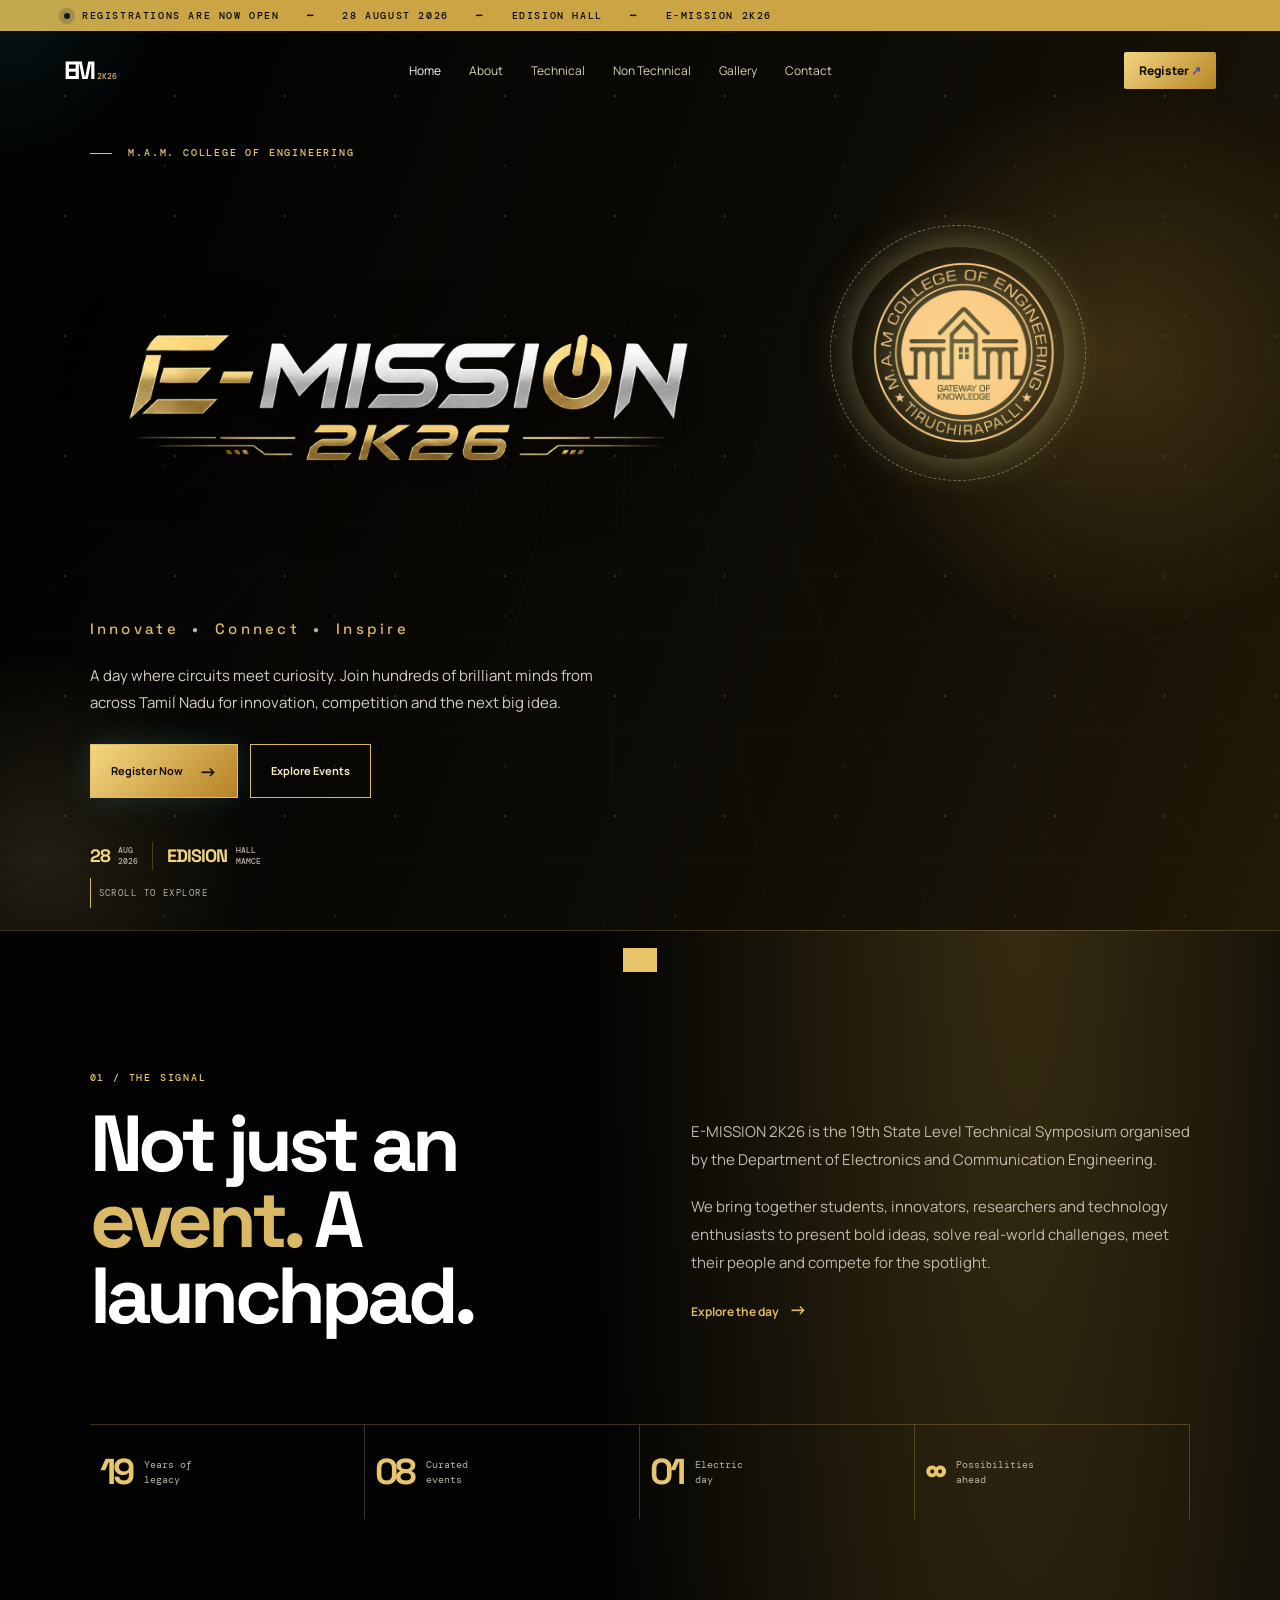
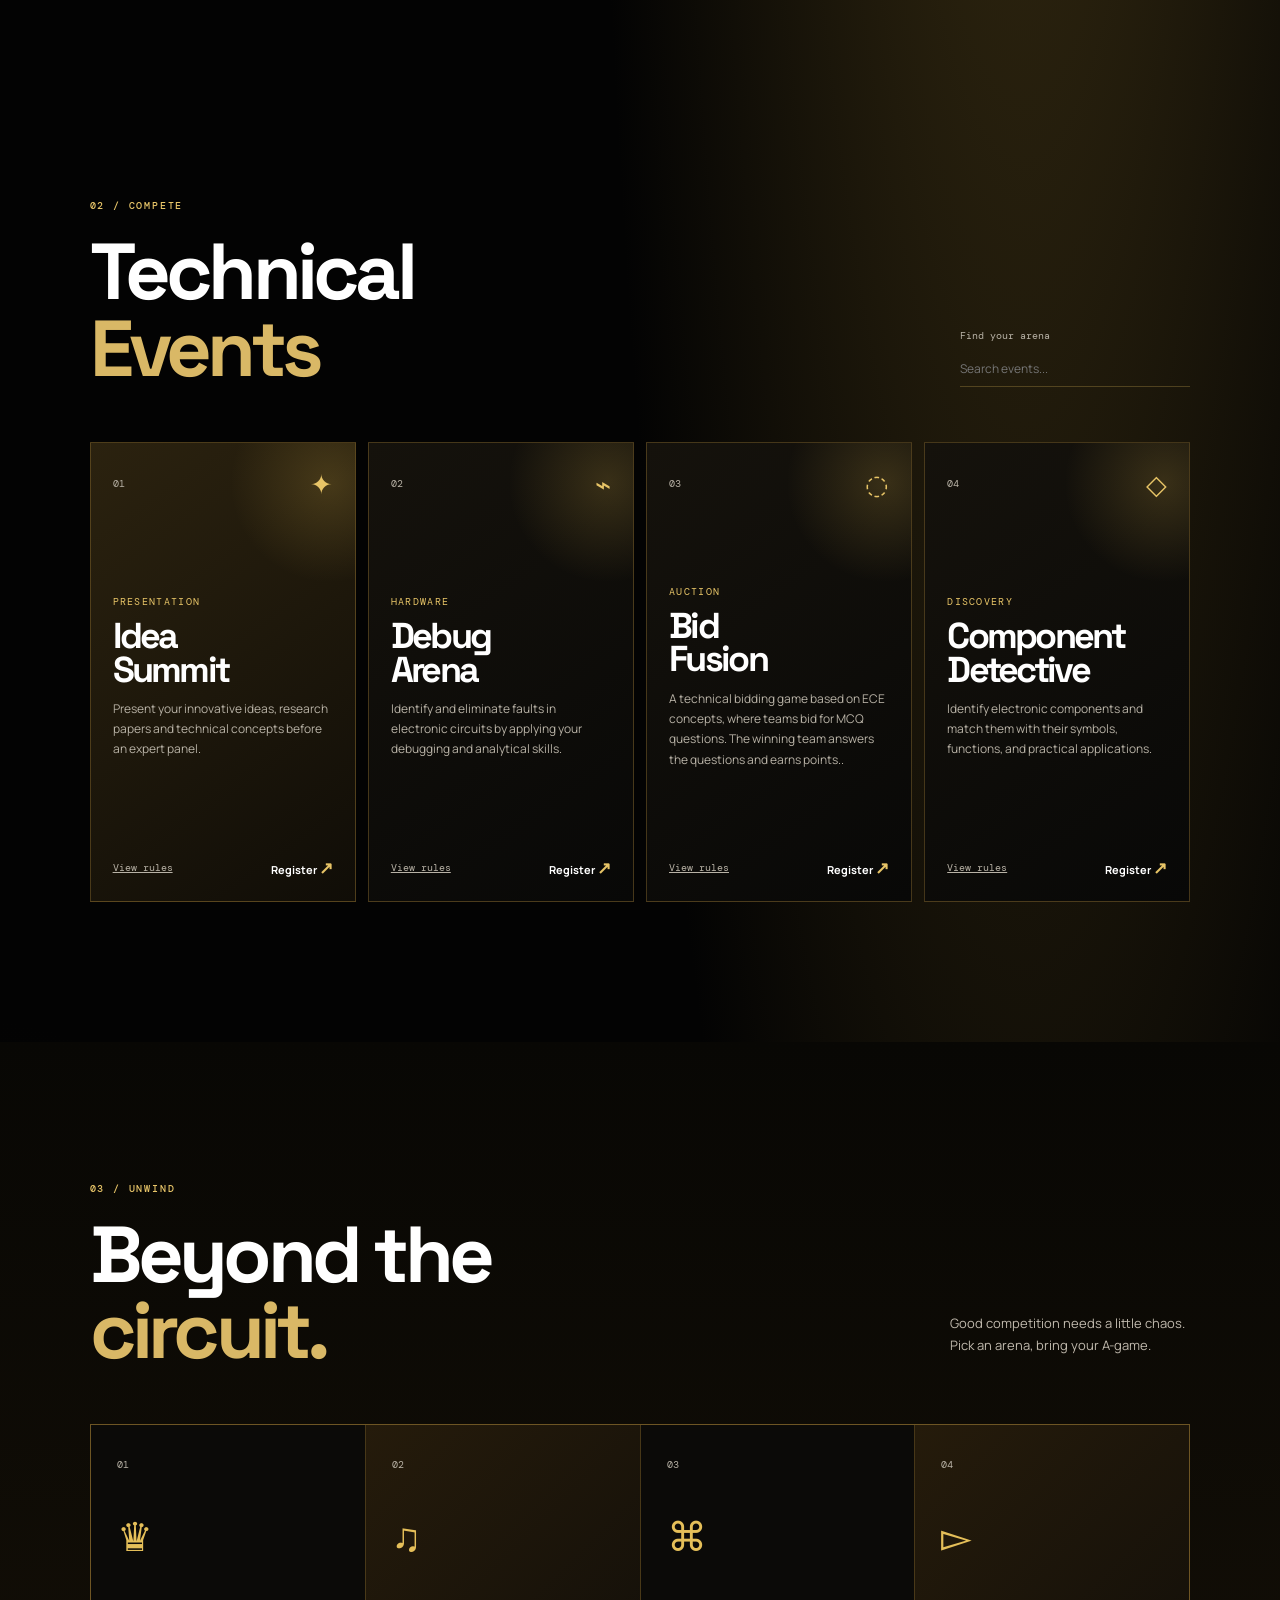
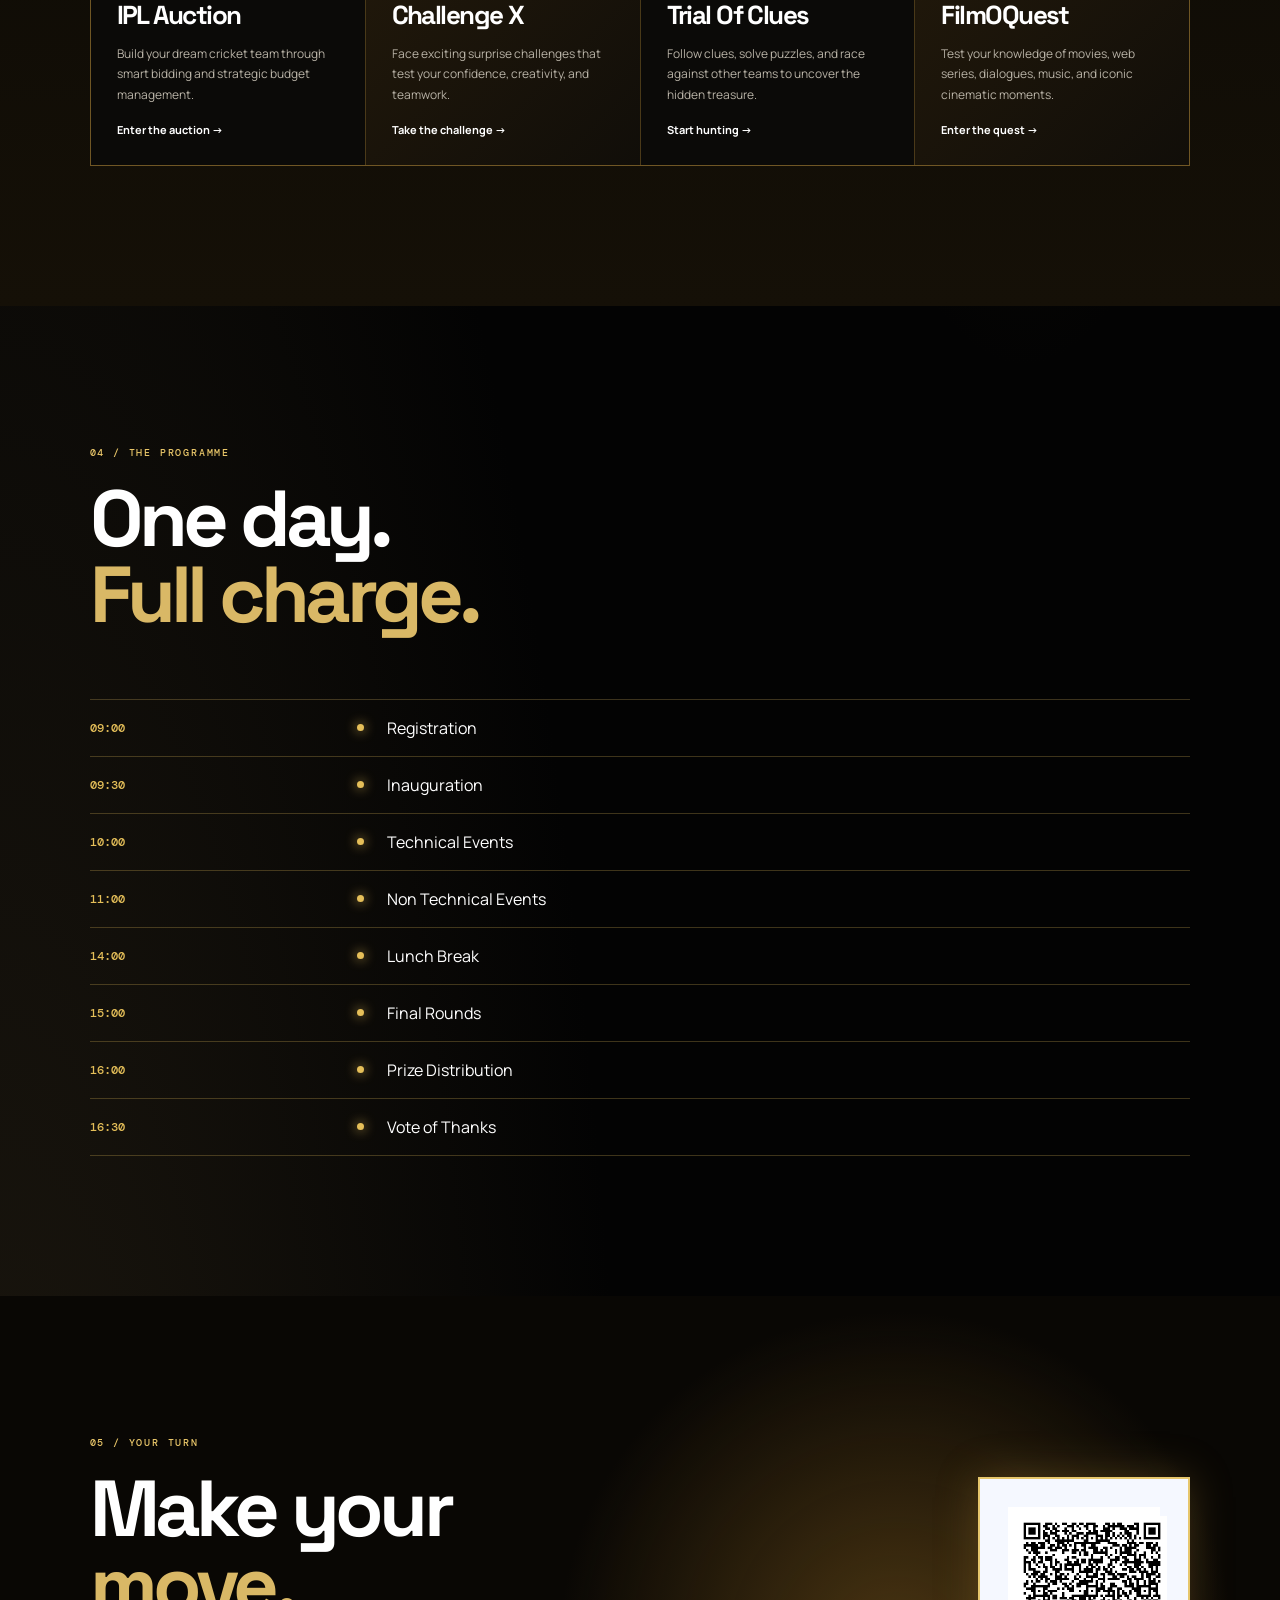
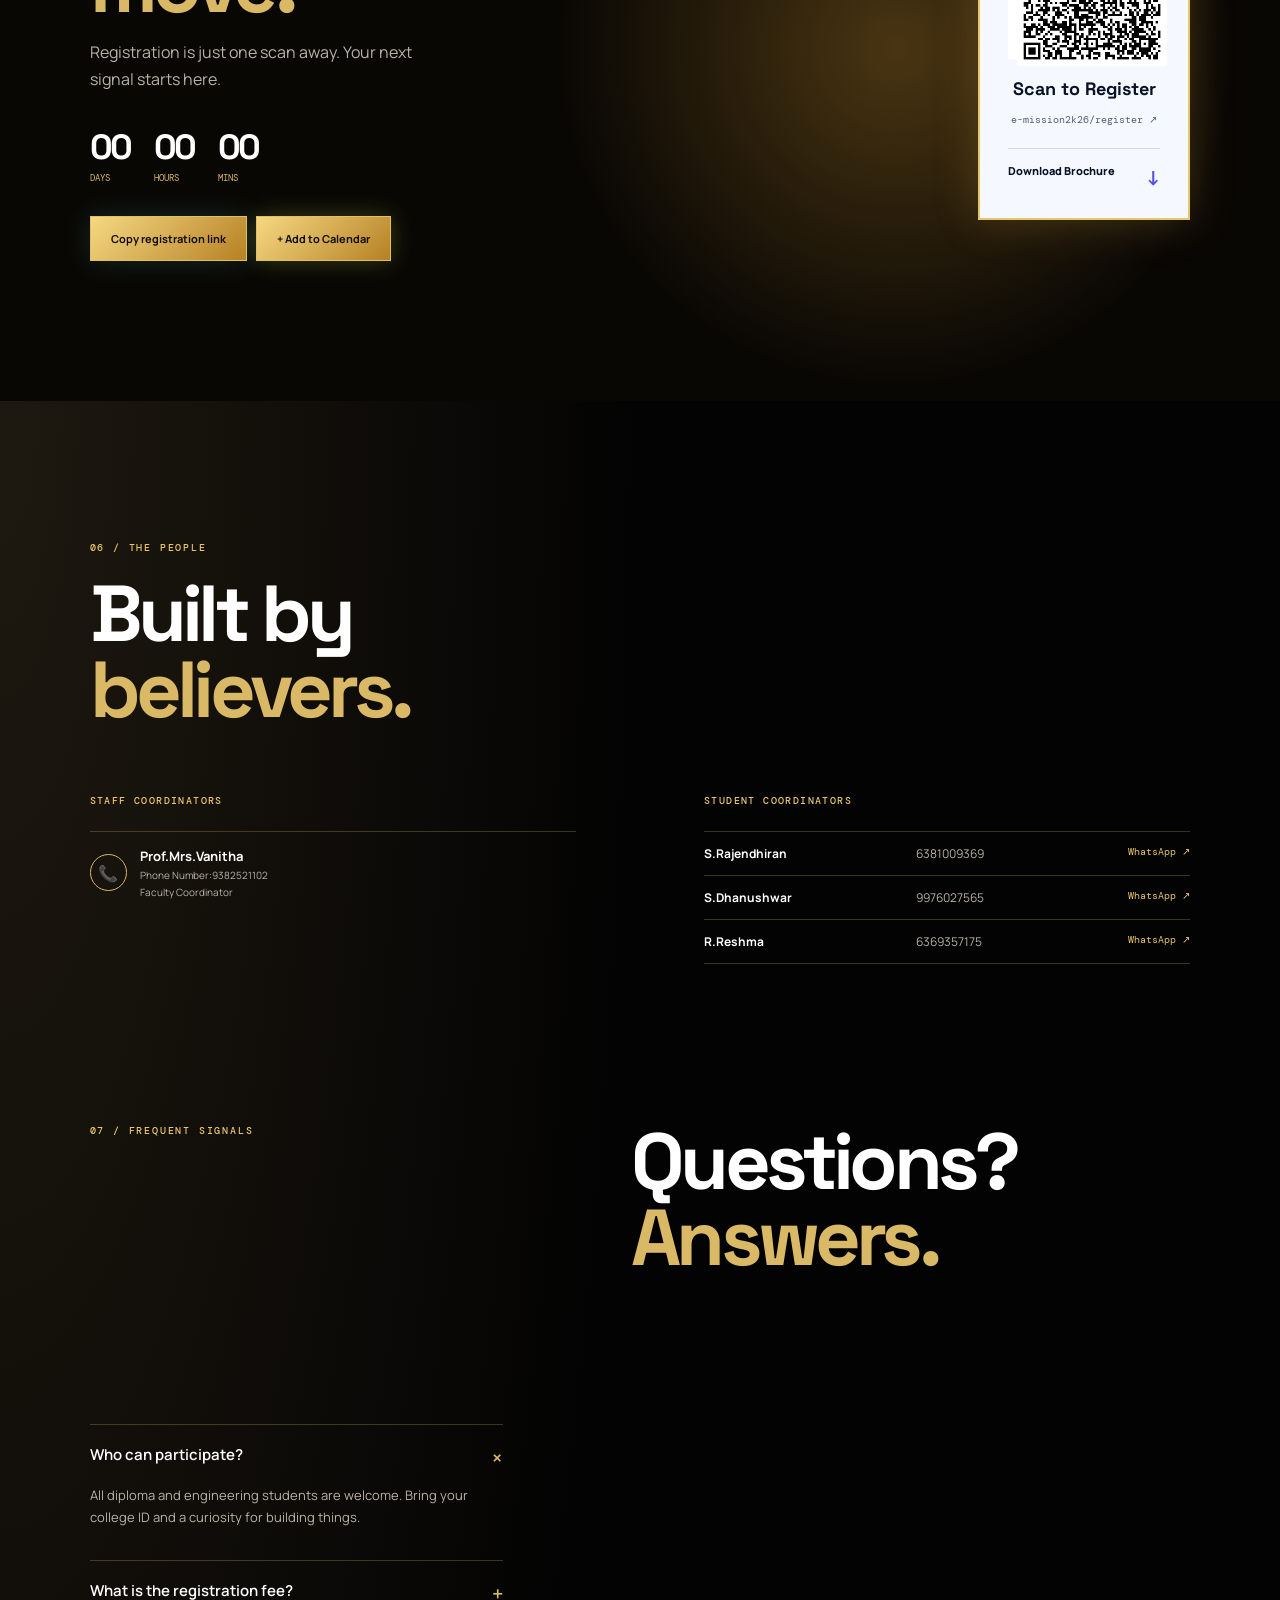
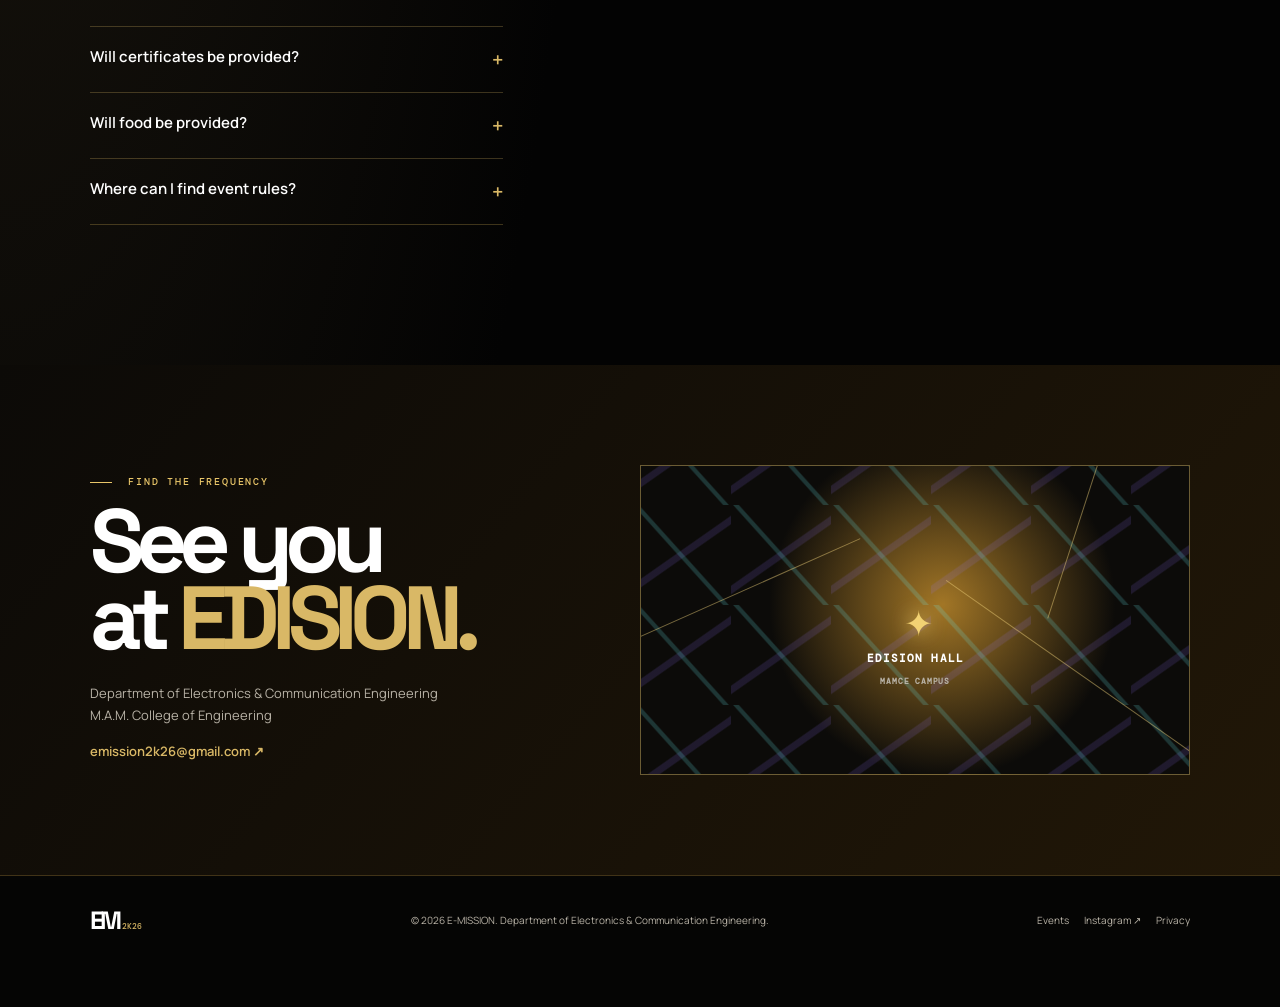
==== index.html @ d5816c57 "Bug Fix" ====
<!doctype html>
<html lang="en">
  <head>
    <meta charset="utf-8" />
    <meta name="viewport" content="width=device-width, initial-scale=1" />
    <meta name="theme-color" content="#070b19" />
    <meta
      name="description"
      content="E-MISSION 2K26 — 19th State Level Technical Symposium by the Department of ECE, M.A.M. College of Engineering."
    />
    <title>E-MISSION 2K26 | M.A.M. College of Engineering</title>
    <link rel="preconnect" href="https://fonts.googleapis.com" />
    <link rel="preconnect" href="https://fonts.gstatic.com" crossorigin />
    <link
      href="https://fonts.googleapis.com/css2?family=DM+Mono:wght@400;500&family=Manrope:wght@400;500;600;700;800&family=Space+Grotesk:wght@400;500;600;700&display=swap"
      rel="stylesheet"
    />
    <link rel="manifest" href="manifest.webmanifest" />
    <link rel="stylesheet" href="styles.css" />
    <link rel="stylesheet" href="overrides.css" />
    <link rel="stylesheet" href="theme-emission.css" />
  </head>
  <body>
    <div class="loader" id="loader">
      <div class="loader-mark">E<span>•</span>M</div>
      <p>INITIALISING EMISSION</p>
      <i></i>
    </div>
    <div class="scroll-progress" id="scrollProgress"></div>
    <div class="cursor-glow" id="glow"></div>
    <div class="announcement">
      <span class="pulse"></span>
      <div>
        REGISTRATIONS ARE NOW OPEN <b>—</b> 28 AUGUST 2026 <b>—</b> EDISION HALL
        <b>—</b> E-MISSION 2K26
      </div>
    </div>

    <header class="nav" id="nav">
      <a class="brand" href="#home" aria-label="E-MISSION home"
        ><span>EM</span><small>2K26</small></a
      >
      <nav id="menu" aria-label="Main navigation">
        <a class="active" href="#home">Home</a><a href="#about">About</a
        ><a href="#technical">Technical</a
        ><a href="#nontechnical">Non Technical</a><a href="gallery.html">Gallery</a
        ><a href="#contact">Contact</a>
      </nav>
      <div class="nav-actions">
        <a
          class="register-mini"
          href="https://docs.google.com/forms/d/e/1FAIpQLSfqVHv9h-TVXLEeJekLV90vyWVdqraAZtLsTosYT09HKLioBQ/viewform?usp=publish-editor"
          target="_blank"
          >Register <span>↗</span></a
        >
      </div>
      <button class="hamburger" id="hamburger" aria-label="Open navigation">
        <i></i><i></i>
      </button>
    </header>

    <main>
      <section id="home" class="hero">
        <div class="grid"></div>
        <div class="orb orb-a"></div>
        <div class="orb orb-b"></div>
        <div class="particles" aria-hidden="true"></div>
        <div class="hero-inner">
          <div class="hero-copy reveal">
            <p class="eyebrow"><span></span> M.A.M. COLLEGE OF ENGINEERING</p>
            <img
              class="emission-logo"
              src="assets/emission-2k26-logo.png"
              alt="E-MISSION 2K26"
            />
            <div class="emblem">
              <div class="emblem-ring">19<small>TH</small></div>
              <span>STATE LEVEL<br />SYMPOSIUM</span>
            </div>
            <h1>E<span>-</span>MISSION<br /><em>2K26</em></h1>
            <p class="hero-sub">Innovate <b>•</b> Connect <b>•</b> Inspire</p>
            <p class="hero-text">
              A day where circuits meet curiosity. Join hundreds of brilliant
              minds from across Tamil Nadu for innovation, competition and the
              next big idea.
            </p>
            <div class="hero-buttons">
              <a
                class="btn primary"
                href="https://docs.google.com/forms/d/e/1FAIpQLSfqVHv9h-TVXLEeJekLV90vyWVdqraAZtLsTosYT09HKLioBQ/viewform?usp=publish-editor"
                target="_blank"
                >Register Now <span>→</span></a
              ><a class="btn ghost" href="#technical">Explore Events</a>
            </div>
            <div class="event-meta">
              <div>
                <b>28</b><span>AUG<br />2026</span>
              </div>
              <i></i>
              <div>
                <b>EDISION</b><span>HALL<br />MAMCE</span>
              </div>
            </div>
          </div>
          <div class="hero-visual reveal">
            <div class="signal-card c1"><span>01</span><b>IDEATE</b></div>
            <div class="signal-card c2"><span>02</span><b>CREATE</b></div>
            <div class="signal-card c3"><span>03</span><b>CONNECT</b></div>
            <div class="core">
              <div class="core-inner">
                <span>EM</span><i></i><i></i><i></i><i></i>
              </div>
            </div>
            <div class="orbit o1"></div>
            <div class="orbit o2"></div>
          </div>
        </div>
        <a class="scroll-cue" href="#about"><span></span> SCROLL TO EXPLORE</a>
      </section>

      <section id="about" class="about section">
        <div class="section-kicker">01 / THE SIGNAL</div>
        <div class="about-layout">
          <div>
            <h2 class="display">
              Not just an<br /><em>event.</em> A launchpad.
            </h2>
          </div>
          <div class="about-copy">
            <p>
              E-MISSION 2K26 is the 19th State Level Technical Symposium
              organised by the Department of Electronics and Communication
              Engineering.
            </p>
            <p>
              We bring together students, innovators, researchers and technology
              enthusiasts to present bold ideas, solve real-world challenges,
              meet their people and compete for the spotlight.
            </p>
            <a class="text-link" href="#schedule"
              >Explore the day <span>→</span></a
            >
          </div>
        </div>
        <div class="stats">
          <div>
            <strong>19</strong><span>Years of<br />legacy</span>
          </div>
          <div>
            <strong>08</strong><span>Curated<br />events</span>
          </div>
          <div>
            <strong>01</strong><span>Electric<br />day</span>
          </div>
          <div>
            <strong>∞</strong><span>Possibilities<br />ahead</span>
          </div>
        </div>
      </section>

      <section id="technical" class="events section">
        <div class="section-head">
          <div>
            <div class="section-kicker">02 / COMPETE</div>
            <h2 class="display">Technical<br /><em>Events</em></h2>
          </div>
          <div class="filter-wrap">
            <label for="eventSearch">Find your arena</label
            ><input id="eventSearch" placeholder="Search events..." />
          </div>
        </div>
        <div class="event-grid" id="technicalGrid">
          <article
            class="event-card featured"
            data-name="idea summit presentation research paper"
          >
            <div class="card-top">
              <span>01</span><span class="icon">✦</span>
            </div>
            <div>
              <p class="tag">PRESENTATION</p>
              <h3>Idea<br />Summit</h3>
              <p>
                Present your innovative ideas, research papers and technical
                concepts before an expert panel.
              </p>
            </div>
            <div class="card-bottom">
              <button
                class="rules"
                data-title="Idea Summit"
                data-rules="Individual or Team (Maximum 3)|Presentation Time: 8 Minutes|Questions: 2 Minutes|PPT Mandatory"
              >
                View rules</button
              ><a href="#register">Register <b>↗</b></a>
            </div>
          </article>
          <article
            class="event-card"
            data-name="debug arena circuits electronics"
          >
            <div class="card-top">
              <span>02</span><span class="icon">⌁</span>
            </div>
            <div>
              <p class="tag">HARDWARE</p>
              <h3>Debug<br />Arena</h3>
              <p>
                Identify and eliminate faults in electronic circuits by applying your debugging and analytical skills.

              </p>
            </div>
            <div class="card-bottom">
              <button
                class="rules"
                data-title="Debug Arena"
                data-rules="Individual participation|On-spot circuit problem|Time-bound challenge|Judge decision is final"
              >
                View rules</button
              ><a href="#register">Register <b>↗</b></a>
            </div>
          </article>
          <article
            class="event-card"
            data-name="connectron clues electronics concepts"
          >
            <div class="card-top">
              <span>03</span><span class="icon">◌</span>
            </div>
            <div>
              <p class="tag">AUCTION</p>
              <h3>Bid<br />Fusion</h3>
              <p>
                A technical bidding game based on ECE concepts, where teams bid for MCQ questions. The winning team answers the questions and earns points..
            </div>
            <div class="card-bottom">
              <button
                class="rules"
                data-title="Bid Fusion"
                data-rules="Team must consist of 3 members. | All questions will be multiple-choice questions (MCQs). | Teams must bid for the questions, and the highest bidder gets the chance to answer | Correct answers earn points, and the team with the highest score at the end wins."
              >
                View rules</button
              ><a href="#register">Register <b>↗</b></a>
            </div>
          </article>
          <article
            class="event-card"
            data-name="component detective hardware identification"
          >
            <div class="card-top">
              <span>04</span><span class="icon">◇</span>
            </div>
            <div>
              <p class="tag">DISCOVERY</p>
              <h3>Component<br />Detective</h3>
              <p>
                Identify electronic components and match them with their symbols, functions, and practical applications.
              </p>
            </div>
            <div class="card-bottom">
              <button
                class="rules"
                data-title="Component Detective"
                data-rules="Basic Identification|Component Function|Rapid Fire|Team of 2 permitted"
              >
                View rules</button
              ><a href="#register">Register <b>↗</b></a>
            </div>
          </article>
        </div>
      </section>

      <section id="nontechnical" class="nontech section">
        <div class="section-head">
          <div>
            <div class="section-kicker">03 / UNWIND</div>
            <h2 class="display">Beyond the<br /><em>circuit.</em></h2>
          </div>
          <p class="head-note">
            Good competition needs a little chaos. Pick an arena, bring your
            A-game.
          </p>
        </div>
        <div class="non-grid">
          <article class="non-card">
            <span>01</span>
            <div class="non-icon">♛</div>
            <h3>IPL Auction</h3>
            <p>Build your dream cricket team through smart bidding and strategic budget management.</p>
            <a href="#register">Enter the auction →</a>
          </article>
          <article class="non-card accent">
            <span>02</span>
            <div class="non-icon">♫</div>
            <h3>Challenge X</h3>
            <p>
              Face exciting surprise challenges that test your confidence, creativity, and teamwork.
            </p>
            <a href="#register">Take the challenge →</a>
          </article>
          <article class="non-card">
            <span>03</span>
            <div class="non-icon">⌘</div>
            <h3>Trial Of Clues</h3>
            <p>
              Follow clues, solve puzzles, and race against other teams to uncover the hidden treasure.
            </p>
            <a href="#register">Start hunting →</a>
          </article>
          <article class="non-card film-card">
            <span>04</span>
            <div class="non-icon">▻</div>
            <h3>FilmOQuest</h3>
            <p>
              Test your knowledge of movies, web series, dialogues, music, and iconic cinematic moments.
            </p>
            <a href="#register">Enter the quest →</a>
          </article>
        </div>
      </section>

      <section id="schedule" class="schedule section">
        <div class="section-kicker">04 / THE PROGRAMME</div>
        <h2 class="display">One day.<br /><em>Full charge.</em></h2>
        <div class="timeline">
          <div>
            <time>09:00</time><span></span>
            <p>Registration</p>
          </div>
          <div>
            <time>09:30</time><span></span>
            <p>Inauguration</p>
          </div>
          <div>
            <time>10:00</time><span></span>
            <p>Technical Events</p>
          </div>
          <div>
            <time>11:00</time><span></span>
            <p>Non Technical Events</p>
          </div>
          <div>
            <time>14:00</time><span></span>
            <p>Lunch Break</p>
          </div>
          <div>
            <time>15:00</time><span></span>
            <p>Final Rounds</p>
          </div>
          <div>
            <time>16:00</time><span></span>
            <p>Prize Distribution</p>
          </div>
          <div>
            <time>16:30</time><span></span>
            <p>Vote of Thanks</p>
          </div>
        </div>
      </section>
      <section id="register" class="register section">
        <div class="register-panel">
          <div class="register-copy">
            <div class="section-kicker">05 / YOUR TURN</div>
            <h2 class="display">Make your<br /><em>move.</em></h2>
            <p>
              Registration is just one scan away. Your next signal starts here.
            </p>
            <div class="countdown" id="countdown">
              <div><b>00</b><span>DAYS</span></div>
              <div><b>00</b><span>HOURS</span></div>
              <div><b>00</b><span>MINS</span></div>
            </div>
            <div class="registration-actions">
              <button class="btn primary" id="copyLink">
                Copy registration link
              </button>
              <button class="btn ghost" id="calendar">+ Add to Calendar</button>
            </div>
          </div>
          <div class="qr-box">
            <div class="qr" aria-label="QR code for registration">
              <img
                src="assets/Registration Qr Code.png"
                alt="Scan to Register"
                width="150"
                height="150"
              />
            </div>
            <h3>Scan to Register</h3>
            <a
              href="https://docs.google.com/forms/d/e/1FAIpQLSfqVHv9h-TVXLEeJekLV90vyWVdqraAZtLsTosYT09HKLioBQ/viewform?usp=publish-editor"
              target="_blank"
              rel="noreferrer"
              >e-mission2k26/register ↗</a
            ><a class="download" href="assets/POSTER PDS.pdf" download
              >Download Brochure <span>↓</span></a
            >
          </div>
        </div>
      </section>

      <section class="people section">
        <div class="section-kicker">06 / THE PEOPLE</div>
        <h2 class="display">Built by<br /><em>believers.</em></h2>
        <div class="people-columns">
          <div>
            <h3>Staff Coordinators</h3>
            <div class="profile">
              <div class="avatar">📞</div>
              <div>
                <b>Prof.Mrs.Vanitha</b><span>Phone Number:9382521102</span>
                <span>Faculty Coordinator</span>
              </div>
            </div>
          </div>
          <div>
            <h3>Student Coordinators</h3>
            <div class="student-list">
              <a href="https://wa.me/916381009369" target="_blank"
                ><b>S.Rajendhiran</b><span>6381009369</span><i>WhatsApp ↗</i></a
              ><a href="https://wa.me/919976027565" target="_blank"
                ><b>S.Dhanushwar</b><span>9976027565</span><i>WhatsApp ↗</i></a
              ><a href="https://wa.me/9163693571755" target="_blank"
                ><b>R.Reshma</b><span>6369357175</span><i>WhatsApp ↗</i></a
              >
            </div>
          </div>
        </div>
      </section>

      <section class="faq section">
        <div class="section-kicker">07 / FREQUENT SIGNALS</div>
        <h2 class="display">Questions?<br /><em>Answers.</em></h2>
        <div class="accordion">
          <details open>
            <summary>Who can participate?<span>+</span></summary>
            <p>
              All diploma and engineering students are welcome. Bring your
              college ID and a curiosity for building things.
            </p>
          </details>
          <details>
            <summary>What is the registration fee?<span>+</span></summary>
            <p>
              Registration details will be shared through the official
              registration form.
            </p>
          </details>
          <details>
            <summary>Will certificates be provided?<span>+</span></summary>
            <p>
              Yes. All registered participants will receive a participation
              certificate.
            </p>
          </details>
          <details>
            <summary>Will food be provided?<span>+</span></summary>
            <p>
              Lunch and refreshments will be arranged for registered
              participants.
            </p>
          </details>
          <details>
            <summary>Where can I find event rules?<span>+</span></summary>
            <p>
              Use the “View rules” button on any event card for a quick
              overview. Final rules will be communicated at the venue.
            </p>
          </details>
        </div>
      </section>

      <section id="contact" class="contact">
        <div>
          <p class="eyebrow"><span></span> FIND THE FREQUENCY</p>
          <h2>See you<br />at <em>EDISION.</em></h2>
          <p>
            Department of Electronics & Communication Engineering<br />M.A.M.
            College of Engineering
          </p>
          <a href="mailto:emission2k26@gmail.com">emission2k26@gmail.com ↗</a>
        </div>
        <div class="map">
          <div class="map-line l1"></div>
          <div class="map-line l2"></div>
          <div class="map-line l3"></div>
          <span class="pin">✦</span><b>EDISION HALL</b
          ><small>MAMCE CAMPUS</small>
        </div>
      </section>
    </main>
    <footer>
      <a class="brand" href="#home"><span>EM</span><small>2K26</small></a>
      <p>
        © 2026 E-MISSION. Department of Electronics & Communication Engineering.
      </p>
      <div>
        <a href="#technical">Events</a
        ><a href="https://www.instagram.com/emission2k26/" target="_blank"
          >Instagram ↗</a
        ><a href="#home">Privacy</a>
      </div>
    </footer>
    <nav class="bottom-nav">
      <a href="#home">⌂<span>Home</span></a
      ><a href="#technical">⌁<span>Events</span></a
      ><a class="bottom-register" href="#register">✦<span>Register</span></a
      ><a href="gallery.html">▣<span>Gallery</span></a
      ><a href="#contact">◎<span>Contact</span></a>
    </nav>
    <dialog id="rulesDialog">
      <button class="close" aria-label="Close">×</button>
      <p class="eyebrow"><span></span> EVENT BRIEF</p>
      <h2 id="ruleTitle"></h2>
      <ul id="ruleList"></ul>
      <a class="btn primary" href="#register">Register for this event →</a>
    </dialog>
    <div id="toast" role="status"></div>
    <script src="app.js"></script>
  </body>
</html>
---- styles.css ----
:root{--bg:#070b19;--surface:#0e1530;--ink:#f4f7ff;--muted:#94a1bd;--line:rgba(174,194,255,.16);--cyan:#69eff3;--violet:#9473ff;--lime:#d7ff5f;--font:'Manrope',sans-serif;--display:'Space Grotesk',sans-serif}*{box-sizing:border-box}html{scroll-behavior:smooth}body{margin:0;background:var(--bg);color:var(--ink);font-family:var(--font);overflow-x:hidden}.loader{position:fixed;inset:0;background:#070b19;z-index:100;display:grid;place-content:center;gap:14px;text-align:center;transition:opacity .7s,visibility .7s}.loader.done{opacity:0;visibility:hidden}.loader-mark{font:700 3rem var(--display);letter-spacing:-.16em}.loader-mark span{color:var(--cyan)}.loader p{font:500 10px 'DM Mono';color:var(--muted);letter-spacing:.2em}.loader i{height:1px;background:linear-gradient(90deg,transparent,var(--cyan),transparent);animation:load 1.5s infinite}@keyframes load{0%{transform:scaleX(.1)}100%{transform:scaleX(1)}}.scroll-progress{height:3px;background:linear-gradient(90deg,var(--cyan),var(--violet));position:fixed;top:0;left:0;z-index:99;width:0}.cursor-glow{position:fixed;width:400px;height:400px;border-radius:50%;background:radial-gradient(circle,rgba(81,230,245,.08),transparent 65%);pointer-events:none;transform:translate(-50%,-50%);z-index:1}.announcement{height:31px;background:var(--cyan);color:#071019;display:flex;gap:12px;align-items:center;overflow:hidden;padding:0 5vw;font:500 10px 'DM Mono';letter-spacing:.16em;white-space:nowrap}.announcement div{animation:marquee 24s linear infinite}.announcement b{margin:0 20px}@keyframes marquee{to{transform:translateX(-20%)}}.pulse{width:6px;height:6px;background:#071019;border-radius:50%;box-shadow:0 0 0 5px rgba(7,16,25,.18);flex:none}.nav{height:78px;display:flex;align-items:center;justify-content:space-between;padding:0 5vw;position:absolute;top:31px;left:0;right:0;z-index:30;transition:.3s}.nav.stuck{position:fixed;top:0;background:rgba(7,11,25,.78);backdrop-filter:blur(16px);border-bottom:1px solid var(--line)}.brand{color:var(--ink);text-decoration:none;font-family:var(--display);display:flex;align-items:baseline;gap:4px}.brand span{font-weight:700;font-size:25px;letter-spacing:-.15em}.brand small{font:500 8px 'DM Mono';color:var(--cyan);letter-spacing:0}.nav nav{display:flex;gap:28px}.nav nav a,.nav-actions a{font-size:12px;color:var(--muted);text-decoration:none;transition:.2s}.nav nav a:hover,.nav nav .active{color:var(--ink)}.nav-actions{display:flex;align-items:center;gap:12px}.lang,.theme{border:0;background:none;color:var(--muted);cursor:pointer;font:11px var(--font)}.theme{font-size:19px}.register-mini{background:var(--ink);color:#0a1022!important;padding:10px 15px;font-weight:800!important}.register-mini span{color:#4f49aa}.hamburger{display:none;background:0;border:0;width:30px}.hamburger i{display:block;height:2px;background:var(--ink);margin:6px 0}.hero{min-height:calc(100svh - 31px);position:relative;overflow:hidden;display:flex;align-items:center}.grid{position:absolute;inset:-30%;background:linear-gradient(var(--line) 1px,transparent 1px),linear-gradient(90deg,var(--line) 1px,transparent 1px);background-size:60px 60px;transform:perspective(600px) rotateX(60deg);mask-image:linear-gradient(transparent,black 30%,transparent 78%)}.orb{position:absolute;border-radius:50%;filter:blur(1px)}.orb-a{width:580px;height:580px;background:radial-gradient(circle,rgba(71,92,253,.3),transparent 68%);right:-120px;top:4%}.orb-b{width:440px;height:440px;background:radial-gradient(circle,rgba(80,235,238,.17),transparent 70%);left:-180px;bottom:-150px}.particles{position:absolute;inset:0;background-image:radial-gradient(var(--cyan) 1px,transparent 1px),radial-gradient(var(--violet) 1px,transparent 1px);background-size:110px 120px,170px 150px;background-position:10px 5px,80px 60px;opacity:.5;animation:drift 15s linear infinite}@keyframes drift{to{background-position:120px 125px,250px 210px}}.hero-inner{max-width:1300px;width:100%;margin:auto;padding:110px 7vw 60px;position:relative;z-index:2;display:flex;align-items:center;justify-content:space-between}.eyebrow,.section-kicker{font:500 10px 'DM Mono';letter-spacing:.18em;color:var(--cyan);text-transform:uppercase}.eyebrow span{display:inline-block;width:22px;height:1px;vertical-align:middle;background:var(--cyan);margin-right:9px}.emblem{display:flex;align-items:center;gap:12px;margin:30px 0 10px}.emblem-ring{border:1px solid var(--cyan);color:var(--cyan);border-radius:50%;width:44px;height:44px;display:grid;place-content:center;font:700 15px var(--display)}.emblem-ring small{font-size:6px}.emblem>span{font:500 8px 'DM Mono';color:var(--muted);letter-spacing:.1em}.hero h1{font:700 clamp(65px,10vw,150px)/.8 var(--display);letter-spacing:-.095em;margin:0}.hero h1 span{color:var(--cyan)}.hero h1 em,.display em,.contact h2 em{font-family:var(--display);font-style:normal;color:transparent;-webkit-text-stroke:1.5px var(--violet)}.hero-sub{font:500 13px 'DM Mono';color:var(--lime);letter-spacing:.15em;margin:25px 0}.hero-sub b{color:var(--muted);padding:0 6px}.hero-text{color:var(--muted);line-height:1.75;font-size:14px;max-width:430px}.hero-buttons{display:flex;gap:12px;margin:28px 0}.btn{display:inline-flex;align-items:center;justify-content:center;gap:16px;padding:14px 20px;text-decoration:none;border:1px solid var(--line);color:var(--ink);font:700 11px var(--font);cursor:pointer;transition:.25s}.btn.primary{background:var(--cyan);color:#071019;border-color:var(--cyan);box-shadow:0 0 30px rgba(104,239,243,.15)}.btn:hover{transform:translateY(-3px);box-shadow:0 7px 24px rgba(0,0,0,.25)}.btn.primary span{font-size:18px}.event-meta{display:flex;align-items:center;gap:14px;margin-top:44px}.event-meta>div{display:flex;align-items:center;gap:8px}.event-meta b{font:700 18px var(--display);letter-spacing:-.05em}.event-meta span{font:500 8px 'DM Mono';color:var(--muted);line-height:1.4}.event-meta i{width:1px;height:28px;background:var(--line)}.hero-visual{width:43%;height:520px;position:relative}.core{width:220px;height:220px;border-radius:50%;background:radial-gradient(circle at 38% 35%,#718cff,#23206d 50%,#10153b 72%);position:absolute;left:50%;top:50%;transform:translate(-50%,-50%);box-shadow:0 0 50px #5d68e860,0 0 150px #46e4e540}.core-inner{position:absolute;inset:18px;border:1px solid #75ecee80;border-radius:50%;display:grid;place-content:center;animation:spin 20s linear infinite}.core-inner span{font:700 40px var(--display);letter-spacing:-.17em}.core-inner i{position:absolute;width:8px;height:8px;background:var(--lime);border-radius:50%;left:50%;top:-4px;box-shadow:0 0 12px var(--lime)}.core-inner i:nth-of-type(2){top:50%;left:auto;right:-4px}.core-inner i:nth-of-type(3){left:50%;top:auto;bottom:-4px}.core-inner i:nth-of-type(4){top:50%;left:-4px}@keyframes spin{to{transform:rotate(360deg)}}.orbit{position:absolute;border:1px solid rgba(116,160,255,.25);border-radius:50%;left:50%;top:50%;transform:translate(-50%,-50%) rotate(-24deg)}.o1{width:390px;height:150px}.o2{width:160px;height:400px}.signal-card{position:absolute;padding:12px 15px;background:rgba(19,28,64,.66);border:1px solid rgba(140,181,255,.27);backdrop-filter:blur(10px);font:10px 'DM Mono';display:flex;flex-direction:column;gap:6px;animation:float 4s ease-in-out infinite}.signal-card span{color:var(--cyan)}.signal-card b{letter-spacing:.12em}.c1{top:11%;left:2%}.c2{bottom:16%;right:5%;animation-delay:-1s}.c3{right:9%;top:25%;animation-delay:-2s}@keyframes float{50%{transform:translateY(-12px)}}.scroll-cue{position:absolute;z-index:4;bottom:22px;left:7vw;font:9px 'DM Mono';letter-spacing:.16em;color:var(--muted);text-decoration:none;display:flex;align-items:center;gap:8px}.scroll-cue span{height:30px;width:1px;background:var(--cyan)}.section{padding:140px 7vw;max-width:1440px;margin:auto}.section-kicker{margin-bottom:22px}.display{font:700 clamp(45px,6.2vw,92px)/.96 var(--display);letter-spacing:-.075em;margin:0}.about{border-top:1px solid var(--line)}.about-layout{display:grid;grid-template-columns:1fr 1fr;gap:8vw}.about-copy{padding-top:12px}.about-copy p{color:var(--muted);font-size:15px;line-height:1.85;margin:0 0 20px}.text-link{color:var(--cyan);text-decoration:none;font:700 12px var(--font)}.text-link span{margin-left:8px;font-size:18px}.stats{display:grid;grid-template-columns:repeat(4,1fr);border-top:1px solid var(--line);margin-top:90px}.stats>div{padding:24px 10px;border-right:1px solid var(--line);display:flex;gap:12px;align-items:center}.stats strong{font:700 36px var(--display);letter-spacing:-.08em}.stats span{font:10px 'DM Mono';color:var(--muted);line-height:1.5}.section-head{display:flex;justify-content:space-between;align-items:end;margin-bottom:55px}.filter-wrap{width:230px}.filter-wrap label{display:block;font:10px 'DM Mono';color:var(--muted);margin-bottom:9px}.filter-wrap input{width:100%;border:0;border-bottom:1px solid var(--line);background:none;padding:9px 0;color:var(--ink);outline:0;font:12px var(--font)}.event-grid{display:grid;grid-template-columns:repeat(4,1fr);gap:12px}.event-card{min-height:460px;padding:22px;display:flex;flex-direction:column;justify-content:space-between;background:linear-gradient(145deg,#151d41,#0a1026);border:1px solid var(--line);position:relative;overflow:hidden;transition:.35s}.event-card:before{content:"";position:absolute;width:210px;height:210px;background:radial-gradient(circle,rgba(117,104,255,.23),transparent 67%);top:-65px;right:-80px}.event-card:hover{transform:translateY(-9px);border-color:var(--cyan);box-shadow:0 15px 40px #0005}.event-card.featured{background:linear-gradient(145deg,#17435e,#0d1a3f)}.card-top,.card-bottom{display:flex;justify-content:space-between;align-items:center;position:relative}.card-top>span:first-child{font:10px 'DM Mono';color:var(--muted)}.icon{font-size:27px;color:var(--cyan)}.tag{font:10px 'DM Mono';letter-spacing:.13em;color:var(--lime)}.event-card h3{font:700 36px/.92 var(--display);letter-spacing:-.075em;margin:12px 0}.event-card>div:nth-child(2)>p:last-child{color:var(--muted);font-size:12px;line-height:1.7}.rules{border:0;background:none;color:var(--muted);padding:0;font:10px 'DM Mono';text-decoration:underline;cursor:pointer}.card-bottom a{color:var(--ink);font:700 11px var(--font);text-decoration:none}.card-bottom b{color:var(--cyan);font-size:17px}.nontech{background:#0a0f23;max-width:none;padding-left:7vw;padding-right:7vw}.head-note{color:var(--muted);max-width:240px;font-size:13px;line-height:1.7}.non-grid{display:grid;grid-template-columns:repeat(3,1fr);gap:1px;background:var(--line);border:1px solid var(--line)}.non-card{background:#0a0f23;padding:26px;min-height:310px;transition:.25s}.non-card:hover{background:#131b3b}.non-card.accent{background:linear-gradient(135deg,#412f74,#1d194a)}.non-card>span{font:10px 'DM Mono';color:var(--muted)}.non-icon{font-size:40px;color:var(--cyan);margin:35px 0}.non-card h3{font:700 26px var(--display);letter-spacing:-.06em;margin:0}.non-card p{font-size:12px;line-height:1.7;color:var(--muted);min-height:45px}.non-card a{color:var(--ink);text-decoration:none;font:700 11px var(--font)}.timeline{margin-top:65px;border-top:1px solid var(--line)}.timeline>div{display:grid;grid-template-columns:1fr 30px 3fr;align-items:center;border-bottom:1px solid var(--line);padding:17px 0}.timeline time{font:500 12px 'DM Mono';color:var(--cyan)}.timeline span{width:7px;height:7px;border-radius:50%;background:var(--violet);box-shadow:0 0 12px var(--violet)}.timeline p{font-size:16px;margin:0}.register{max-width:none;background:linear-gradient(110deg,#111f47,#16115a 45%,#07101f);padding-left:7vw;padding-right:7vw}.register-panel{max-width:1300px;margin:auto;display:grid;grid-template-columns:1.5fr .8fr;gap:12vw;align-items:center}.register-copy>p:not(.section-kicker){color:var(--muted);line-height:1.7;max-width:350px}.countdown{display:flex;gap:23px;margin:32px 0}.countdown div{display:grid;gap:3px}.countdown b{font:700 35px var(--display);letter-spacing:-.07em}.countdown span{font:9px 'DM Mono';color:var(--cyan)}.registration-actions{display:flex;flex-wrap:wrap;gap:9px}.qr-box{background:#f5f8ff;color:#081126;padding:28px;text-align:center;max-width:265px;justify-self:end}.qr{background:#fff;padding:9px;width:152px;height:152px;margin:0 auto 18px}.qr svg{width:100%;height:100%;fill:#071019}.qr-box h3{font:700 18px var(--display);margin:0 0 6px}.qr-box>a:not(.download){font:10px 'DM Mono';color:#52617a;text-decoration:none}.download{display:flex;margin-top:20px;border-top:1px solid #d5d9e3;padding-top:14px;justify-content:space-between;color:#081126;text-decoration:none;font-size:11px;font-weight:800}.download span{font-size:20px;color:#5952e9}.people-columns{display:grid;grid-template-columns:1fr 1fr;gap:10vw;margin-top:55px}.people h3{font:500 10px 'DM Mono';color:var(--cyan);letter-spacing:.14em;text-transform:uppercase;margin-bottom:24px}.profile{border-top:1px solid var(--line);padding:15px 0;display:flex;align-items:center;gap:13px}.avatar{width:37px;height:37px;border-radius:50%;display:grid;place-content:center;color:var(--cyan);border:1px solid var(--cyan)}.profile div:last-child{display:grid;gap:3px}.profile b{font-size:13px}.profile span,.profile a{font-size:10px;color:var(--muted);text-decoration:none}.student-list{border-top:1px solid var(--line)}.student-list a{padding:13px 0;border-bottom:1px solid var(--line);display:grid;grid-template-columns:1fr 1fr auto;color:var(--ink);text-decoration:none;font-size:12px}.student-list span{color:var(--muted)}.student-list i{color:var(--lime);font:10px 'DM Mono';font-style:normal}.faq{padding-top:20px;display:grid;grid-template-columns:.85fr 1.15fr;gap:10vw}.accordion{padding-top:20px}.accordion details{border-top:1px solid var(--line);padding:19px 0}.accordion details:last-child{border-bottom:1px solid var(--line)}summary{list-style:none;font:600 15px var(--font);cursor:pointer;display:flex;justify-content:space-between}summary::-webkit-details-marker{display:none}summary span{color:var(--cyan);font-size:20px;transition:.2s}details[open] summary span{transform:rotate(45deg)}details p{color:var(--muted);font-size:13px;line-height:1.7;max-width:480px}.contact{padding:100px 7vw;display:grid;grid-template-columns:1fr 1fr;background:#080d1e}.contact h2{font:700 clamp(50px,7vw,100px)/.86 var(--display);letter-spacing:-.09em;margin:15px 0 25px}.contact>div>p:not(.eyebrow){font-size:13px;color:var(--muted);line-height:1.7}.contact>div>a{color:var(--cyan);font:600 13px var(--font);text-decoration:none}.map{height:310px;border:1px solid var(--line);position:relative;overflow:hidden;background:linear-gradient(30deg,#0e2145,#0b1630)}.map:before{content:"";position:absolute;inset:-20%;background:linear-gradient(48deg,transparent 48%,#69eff330 49%,#69eff330 51%,transparent 52%),linear-gradient(145deg,transparent 47%,#9473ff25 48%,#9473ff25 52%,transparent 53%);background-size:100px 100px}.map-line{position:absolute;height:1px;background:#d7ff5f66;transform:rotate(-24deg)}.l1{width:250px;top:40%;left:-20px}.l2{width:300px;top:65%;right:-30px;transform:rotate(35deg)}.l3{width:170px;top:23%;right:30px;transform:rotate(108deg)}.pin{position:absolute;left:48%;top:43%;font-size:35px;color:var(--lime);filter:drop-shadow(0 0 10px var(--lime))}.map b,.map small{position:absolute;left:50%;top:60%;transform:translateX(-50%);font:700 11px 'DM Mono';letter-spacing:.1em;white-space:nowrap}.map small{top:68%;font-size:8px;color:var(--muted)}footer{padding:27px 7vw 70px;display:flex;justify-content:space-between;align-items:center;border-top:1px solid var(--line);font-size:10px;color:var(--muted)}footer div{display:flex;gap:15px}footer a{color:var(--muted);text-decoration:none}.bottom-nav{display:none}dialog{width:min(450px,90vw);background:#101938;color:var(--ink);border:1px solid var(--cyan);padding:32px;box-shadow:0 30px 100px #000}dialog::backdrop{background:#020512aa;backdrop-filter:blur(5px)}dialog h2{font:700 34px var(--display);letter-spacing:-.06em;margin:8px 0 20px}dialog ul{color:var(--muted);padding-left:18px;font-size:13px;line-height:2;margin-bottom:28px}.close{position:absolute;right:13px;top:9px;border:0;background:none;color:var(--ink);font-size:25px;cursor:pointer}#toast{position:fixed;z-index:101;bottom:28px;left:50%;transform:translate(-50%,100px);background:var(--cyan);color:#071019;padding:12px 17px;font-size:12px;font-weight:800;transition:.3s}#toast.show{transform:translate(-50%,0)}.light{--bg:#eef2fa;--surface:#fff;--ink:#071128;--muted:#576882;--line:rgba(11,31,80,.16)}.light .hero,.light .nontech,.light .non-card,.light footer,.light .contact{background:#eef2fa}.light .event-card{background:#fff}.light .register{background:linear-gradient(110deg,#dfeaff,#e9e4ff)}@media(max-width:800px){.cursor-glow{display:none}.nav{height:65px;padding:0 5vw}.nav nav{position:fixed;top:0;right:-100%;width:min(300px,85vw);height:100vh;background:#0e1530;display:flex;flex-direction:column;padding:110px 35px;gap:25px;transition:.35s;box-shadow:-20px 0 40px #0005}.nav nav.open{right:0}.nav nav a{font:600 20px var(--display);color:var(--ink)}.nav-actions .lang,.nav-actions .theme{display:none}.register-mini{display:none}.hamburger{display:block;z-index:2}.hero{min-height:780px}.hero-inner{padding:100px 7vw 70px}.hero-visual{position:absolute;width:360px;height:390px;right:-100px;bottom:30px;opacity:.72}.core{width:150px;height:150px}.o1{width:280px;height:100px}.o2{width:100px;height:280px}.hero-copy{z-index:2}.hero h1{font-size:clamp(64px,18vw,100px)}.hero-text{max-width:330px}.hero-buttons{margin-top:22px}.btn{padding:13px 14px;font-size:10px}.event-meta{margin-top:28px}.scroll-cue{display:none}.section{padding:85px 7vw}.about-layout,.people-columns,.register-panel,.contact,.faq{grid-template-columns:1fr;gap:35px}.stats{margin-top:50px;grid-template-columns:1fr 1fr}.stats>div:nth-child(2){border-right:0}.section-head{align-items:start;gap:25px;flex-direction:column;margin-bottom:35px}.event-grid{grid-template-columns:1fr 1fr}.event-card{min-height:360px;padding:17px}.event-card h3{font-size:29px}.non-grid{grid-template-columns:1fr}.non-card{min-height:250px}.register-panel{gap:50px}.qr-box{justify-self:start}.people-columns{margin-top:38px}.faq{padding-top:0}.accordion{padding-top:0}.contact{padding:75px 7vw}.map{height:250px}footer{padding-bottom:82px;align-items:flex-start;flex-direction:column;gap:18px}footer p{margin:0}.bottom-nav{position:fixed;z-index:50;bottom:0;left:0;right:0;height:62px;background:rgba(8,14,31,.9);backdrop-filter:blur(12px);display:flex;justify-content:space-around;border-top:1px solid var(--line)}.bottom-nav a{display:grid;place-content:center;text-align:center;gap:2px;color:var(--muted);text-decoration:none;font-size:17px;min-width:52px}.bottom-nav span{font:8px var(--font)}.bottom-register{color:var(--cyan)!important}.bottom-register:first-letter{font-size:21px}}@media(max-width:480px){.announcement{font-size:8px}.hero{min-height:730px}.hero-inner{padding-top:80px}.emblem{margin-top:20px}.hero-sub{font-size:10px}.hero-text{font-size:12px}.event-grid{grid-template-columns:1fr}.event-card{min-height:310px}.stats strong{font-size:28px}.stats>div{padding:16px 5px}.timeline>div{grid-template-columns:70px 24px 1fr}.timeline p{font-size:13px}.student-list a{grid-template-columns:1fr auto;gap:5px}.student-list i{grid-column:1/-1}.registration-actions{flex-direction:column;align-items:flex-start}.filter-wrap{width:100%}}
---- overrides.css ----
/* E-MISSION 2K26 update: expanded non-technical lineup and calendar emphasis. */
.non-grid { grid-template-columns: repeat(4, 1fr); }
.non-card.film-card { background: linear-gradient(135deg, #123e51, #10244a); }
#calendar {
  background: var(--lime);
  border-color: var(--lime);
  color: #081126;
  box-shadow: 0 0 24px rgba(215,255,95,.22);
}
#calendar:hover { box-shadow: 0 8px 30px rgba(215,255,95,.32); }
@media (max-width: 800px) { .non-grid { grid-template-columns: 1fr; } }

/* Keep the hero logo on the left and use the right side for the signal visual. */
.emission-logo {
  margin-left: 0;
  margin-right: 0;
  position: static;
}

@media (min-width: 801px) {
  .hero-visual {
    display: block !important;
  }
}

/* Gold mission-control panel for the right side of the hero. */
@media (min-width: 801px) {
  .hero-visual {
    width: 42%;
    height: 420px;
    position: relative;
    overflow: hidden;
    border: 1px solid rgba(217, 184, 102, .5);
    background:
      linear-gradient(rgba(217, 184, 102, .11) 1px, transparent 1px),
      linear-gradient(90deg, rgba(217, 184, 102, .11) 1px, transparent 1px),
      radial-gradient(circle at 70% 18%, rgba(217, 184, 102, .32), transparent 32%),
      #0a0905;
    background-size: 36px 36px, 36px 36px, auto, auto;
    box-shadow: inset 0 0 70px rgba(0, 0, 0, .7), 0 25px 60px rgba(0, 0, 0, .28);
  }

  .hero-visual > * {
    display: none;
  }

  .hero-visual::before {
    content: "E-MISSION\A 2K26\A\A // 19TH STATE LEVEL\A SYMPOSIUM\A\A ● SIGNAL ACTIVE";
    white-space: pre-line;
    position: absolute;
    inset: 42px;
    padding: 30px;
    border: 1px solid rgba(244, 212, 127, .65);
    color: #f4d47f;
    font: 600 13px/1.75 'DM Mono', monospace;
    letter-spacing: .12em;
    text-shadow: 0 0 18px rgba(244, 212, 127, .45);
    background: linear-gradient(135deg, rgba(217, 184, 102, .12), transparent 55%);
  }

  .hero-visual::after {
    content: "";
    position: absolute;
    top: -45%;
    left: -15%;
    width: 130%;
    height: 26%;
    background: linear-gradient(180deg, transparent, rgba(244, 212, 127, .18), transparent);
    transform: skewY(-12deg);
    animation: mission-scan 5s ease-in-out infinite;
  }
}

@keyframes mission-scan {
  0%, 100% { top: -45%; opacity: 0; }
  18% { opacity: 1; }
  70% { top: 115%; opacity: .8; }
}

/* Ideate → Create → Connect signal path. */
@media (min-width: 801px) {
  .hero-visual {
    border: 0;
    background: transparent;
    box-shadow: none;
    overflow: visible;
  }

  .hero-visual::before {
    content: "";
    inset: 48px auto 48px 50%;
    width: 1px;
    padding: 0;
    border: 0;
    background: linear-gradient(180deg, transparent, #d9b866 13%, #d9b866 87%, transparent);
    box-shadow: 0 0 12px rgba(217, 184, 102, .65);
  }

  .hero-visual::after {
    top: 62px;
    left: calc(50% - 6px);
    width: 13px;
    height: 13px;
    border-radius: 50%;
    transform: none;
    background: #f4d47f;
    box-shadow: 0 0 0 7px rgba(244, 212, 127, .13), 0 0 22px #f4d47f;
    animation: signal-travel 4.8s ease-in-out infinite;
  }

  .hero-visual .core,
  .hero-visual .orbit {
    display: none !important;
  }

  .hero-visual .signal-card {
    display: flex !important;
    width: min(285px, 78%);
    min-height: 88px;
    padding: 18px 22px;
    align-items: center;
    justify-content: space-between;
    flex-direction: row;
    color: #f8eac4;
    background: linear-gradient(100deg, rgba(27, 22, 11, .96), rgba(83, 62, 20, .7));
    border: 1px solid rgba(244, 212, 127, .68);
    box-shadow: 0 16px 35px rgba(0, 0, 0, .38);
    animation: signal-card 4.8s ease-in-out infinite;
  }

  .hero-visual .signal-card span {
    color: #d9b866;
    font: 500 11px 'DM Mono', monospace;
  }

  .hero-visual .signal-card b {
    font: 700 25px 'Space Grotesk', sans-serif;
    letter-spacing: .08em;
  }

  .hero-visual .c1 { top: 30px; left: 0; animation-delay: 0s; }
  .hero-visual .c2 { top: 162px; right: 0; animation-delay: 1.6s; }
  .hero-visual .c3 { top: 294px; left: 0; animation-delay: 3.2s; }
}

@keyframes signal-travel {
  0%, 12% { top: 62px; opacity: 0; }
  18%, 28% { opacity: 1; }
  45% { top: 196px; opacity: 1; }
  75% { top: 328px; opacity: 1; }
  88%, 100% { top: 350px; opacity: 0; }
}

@keyframes signal-card {
  0%, 100% { border-color: rgba(244, 212, 127, .48); transform: translateY(0); }
  18% { border-color: #f4d47f; box-shadow: 0 0 0 4px rgba(244, 212, 127, .12), 0 16px 35px rgba(0, 0, 0, .38); transform: translateY(-4px); }
  36% { border-color: rgba(244, 212, 127, .48); transform: translateY(0); }
}

/* Compact ECE microchip animation. */
@media (min-width: 801px) {
  .hero-visual {
    width: 300px;
    height: 270px;
    margin-right: 6vw;
    background: transparent;
  }

  .hero-visual .signal-card,
  .hero-visual .orbit {
    display: none !important;
  }

  .hero-visual::before {
    content: "";
    inset: 15px 0;
    width: auto;
    padding: 0;
    border: 0;
    background:
      linear-gradient(90deg, transparent 0 17%, rgba(217, 184, 102, .58) 17% 18%, transparent 18% 82%, rgba(217, 184, 102, .58) 82% 83%, transparent 83%),
      linear-gradient(transparent 0 48%, rgba(217, 184, 102, .58) 48% 49%, transparent 49%),
      repeating-linear-gradient(90deg, transparent 0 27px, rgba(217, 184, 102, .14) 28px 29px);
    opacity: .8;
    box-shadow: none;
  }

  .hero-visual::after {
    top: calc(50% - 4px);
    left: 18%;
    width: 10px;
    height: 10px;
    border-radius: 50%;
    transform: none;
    background: #f4d47f;
    box-shadow: 0 0 14px #f4d47f;
    animation: chip-pulse 3.6s ease-in-out infinite;
  }

  .hero-visual .core {
    display: grid !important;
    width: 126px;
    height: 126px;
    left: 50%;
    top: 50%;
    transform: translate(-50%, -50%);
    border-radius: 10px;
    background: linear-gradient(135deg, #5c4414, #161006 55%, #8e6922);
    border: 1px solid #f4d47f;
    box-shadow: 0 0 0 13px rgba(217, 184, 102, .12), 0 0 38px rgba(217, 184, 102, .3);
  }

  .hero-visual .core::before {
    content: "ECE";
    position: absolute;
    left: 50%;
    bottom: -31px;
    transform: translateX(-50%);
    color: #d9b866;
    font: 600 10px 'DM Mono', monospace;
    letter-spacing: .28em;
  }

  .hero-visual .core-inner {
    inset: 14px;
    border-radius: 5px;
    border-color: rgba(244, 212, 127, .7);
    animation: chip-glow 3.6s ease-in-out infinite;
  }

  .hero-visual .core-inner span {
    color: #f8eac4;
    font-size: 31px;
    text-shadow: 0 0 12px rgba(244, 212, 127, .55);
  }

  .hero-visual .core-inner i {
    display: none;
  }
}

@keyframes chip-pulse {
  0%, 15% { left: 18%; opacity: 0; }
  24% { opacity: 1; }
  68% { left: 78%; opacity: 1; }
  82%, 100% { left: 82%; opacity: 0; }
}

@keyframes chip-glow {
  0%, 100% { box-shadow: inset 0 0 0 rgba(244, 212, 127, 0); }
  45% { box-shadow: inset 0 0 24px rgba(244, 212, 127, .33); }
}

/* M.A.M. College emblem in place of the hero animation. */
@media (min-width: 801px) {
  .hero-visual {
    width: 260px;
    height: 260px;
    margin-right: 8vw;
    background: url("assets/mamce-logo.png") center / contain no-repeat;
    mix-blend-mode: screen;
    opacity: .98;
    position: relative;
    top: -150px;
    filter: sepia(1) saturate(1.7) hue-rotate(350deg) brightness(1.2) contrast(1.08)
      drop-shadow(0 0 18px rgba(244, 212, 127, .28));
  }

  .hero-visual::before,
  .hero-visual::after,
  .hero-visual .core,
  .hero-visual .signal-card,
  .hero-visual .orbit {
    display: none !important;
  }
}

/* Subtle presentation effects for the M.A.M. College emblem. */
@media (min-width: 801px) {
  .hero-visual::before {
    content: "";
    display: block !important;
    position: absolute;
    inset: 2px;
    padding: 0;
    width: auto;
    border: 1px dashed rgba(244, 212, 127, .5);
    border-radius: 50%;
    background: transparent;
    box-shadow: none;
    animation: emblem-ring 18s linear infinite;
  }

  .hero-visual::after {
    content: "";
    display: block !important;
    position: absolute;
    inset: 24px;
    width: auto;
    height: auto;
    border-radius: 50%;
    transform: none;
    background: radial-gradient(circle, rgba(244, 212, 127, .2), transparent 67%);
    box-shadow: 0 0 38px rgba(217, 184, 102, .32);
    animation: emblem-glow 3.8s ease-in-out infinite;
    pointer-events: none;
  }
}

@keyframes emblem-ring {
  to { transform: rotate(360deg); }
}

@keyframes emblem-glow {
  0%, 100% { opacity: .35; transform: scale(.93); }
  50% { opacity: .8; transform: scale(1.06); }
}

/* Downloadable image gallery. */
.gallery { background: linear-gradient(180deg, #0a0f23, #080d1e); }
.gallery-grid { display: grid; grid-template-columns: 1.4fr 1fr 1fr; gap: 14px; }
.gallery-card { margin: 0; min-height: 330px; position: relative; overflow: hidden; border: 1px solid var(--line); background: #101938; }
.gallery-card-featured { min-height: 430px; }
.gallery-card img { display: block; width: 100%; height: 100%; min-height: inherit; object-fit: cover; transition: transform .45s ease, filter .45s ease; }
.gallery-card:not(.gallery-card-featured) img { object-fit: contain; padding: 42px; background: radial-gradient(circle at 50% 35%, #243066, #080d1e 70%); }
.gallery-card:hover img { transform: scale(1.06); filter: brightness(.72); }
.gallery-card figcaption { position: absolute; inset: auto 0 0; padding: 18px; display: flex; align-items: center; justify-content: space-between; gap: 12px; background: linear-gradient(transparent, rgba(3, 7, 18, .96) 40%); color: var(--ink); font: 10px 'DM Mono', monospace; letter-spacing: .08em; }
.gallery-card figcaption a { padding: 10px 12px; color: #081126; background: var(--lime); text-decoration: none; font: 800 10px var(--font); letter-spacing: 0; white-space: nowrap; transition: transform .2s, box-shadow .2s; }
.gallery-card figcaption a:hover { transform: translateY(-2px); box-shadow: 0 8px 22px rgba(215,255,95,.25); }
.gallery-card figcaption b { margin-left: 5px; font-size: 16px; }
@media (max-width: 800px) { .gallery-grid { grid-template-columns: 1fr; } .gallery-card, .gallery-card-featured { min-height: 350px; } }
---- theme-emission.css ----
:root {
  --bg: #030303;
  --surface: #0d0d0d;
  --ink: #fff;
  --muted: #b8b2a6;
  --line: rgba(215, 178, 86, 0.28);
  --cyan: #d9b866;
  --violet: #8d7343;
  --lime: #f4d47f;
  --gold: #d9b866;
  --display: "Space Grotesk", sans-serif;
}
body {
  background: #030303;
  color: #fff;
  background-image:
    radial-gradient(ellipse at 80% 10%, #382d12 0, transparent 30%),
    radial-gradient(ellipse at 0 70%, #1e1910 0, transparent 35%);
}
body:before {
  content: "";
  position: fixed;
  inset: 0;
  pointer-events: none;
  z-index: -1;
  opacity: 0.35;
  background: repeating-radial-gradient(
    ellipse at 75% 35%,
    transparent 0 28px,
    #b7923d22 29px 30px,
    transparent 31px 80px
  );
}
.announcement {
  background: #cba544;
  color: #0a0803;
}
.nav.stuck {
  background: rgba(3, 3, 3, 0.92);
  border-color: #d8b75d55;
}
.nav nav a,
.nav-actions a {
  color: #d8d1c1;
}
.register-mini {
  background: linear-gradient(135deg, #f4d47f, #b78727) !important;
  color: #151007 !important;
  border-radius: 2px;
}
.hero {
  background: linear-gradient(110deg, #020202 10%, #0d0b06 58%, #211908);
  min-height: calc(100svh - 31px);
}
.grid {
  opacity: 0.2;
  background:
    linear-gradient(#d9b86633 1px, transparent 1px),
    linear-gradient(90deg, #d9b86633 1px, transparent 1px);
  background-size: 72px 72px;
}
.orb-a {
  background: radial-gradient(
    circle,
    rgba(199, 157, 62, 0.22),
    transparent 70%
  );
}
.orb-b {
  background: radial-gradient(
    circle,
    rgba(255, 223, 141, 0.12),
    transparent 70%
  );
}
.particles {
  filter: hue-rotate(150deg);
  opacity: 0.22;
}
.hero-inner {
  padding-top: 105px;
}
.hero-visual {
  display: none;
}
.hero-copy {
  max-width: 690px;
}
.emblem,
.hero h1 {
  display: none;
}
.emission-logo {
  display: block;
  width: min(620px, 85vw);
  height: auto;
  mix-blend-mode: screen;
  margin: 22px 0 13px;
  filter: drop-shadow(0 18px 35px #000);
}
.hero-sub {
  color: var(--gold);
  font-family: var(--display);
  font-size: 15px;
  letter-spacing: 0.22em;
}
.hero-text {
  max-width: 550px;
  color: #d6cec0;
  font-size: 15px;
}
.btn.primary {
  background: linear-gradient(135deg, #f5d882, #b68124);
  border-color: #e1bf65;
  color: #120d04;
}
.btn.ghost {
  border-color: #d9b866;
  color: #f8eac4;
}
.event-meta b {
  color: #f2d682;
}
.event-meta i,
.stats,
.timeline,
.profile,
.student-list,
.accordion details {
  border-color: #d9b86644;
}
.scroll-cue span {
  background: #d9b866;
}
.section,
.nontech,
.register {
  background: transparent;
}
.section-kicker,
.eyebrow {
  color: #e9c669;
}
.eyebrow span {
  background: #e9c669;
}
.display {
  font-family: var(--display);
  letter-spacing: -0.06em;
}
.display em,
.contact h2 em {
  color: #d9b866;
  -webkit-text-stroke: 0;
}
.about {
  border-color: #d9b86644;
}
.about-copy p,
.head-note {
  color: #c0b9ad;
}
.stats strong {
  color: #e8c66f;
}
.event-card {
  background: linear-gradient(145deg, #15120c, #080807);
  border-color: #b9913d55;
}
.event-card.featured {
  background: linear-gradient(145deg, #2b220f, #100d07);
}
.event-card:before {
  background: radial-gradient(circle, rgba(216, 177, 74, 0.2), transparent 67%);
}
.event-card:hover {
  border-color: #f0cf78;
  box-shadow: 0 16px 45px #000;
}
.icon,
.card-bottom b {
  color: #e7c467;
}
.tag {
  color: #e7c467;
}
.nontech {
  background: linear-gradient(180deg, #080704, #151007);
}
.non-grid {
  background: #b9913d55;
  border-color: #b9913d55;
}
.non-card {
  background: #0b0a08;
}
.non-card:hover {
  background: #211a0d;
}
.non-card.accent,
.non-card.film-card {
  background: linear-gradient(135deg, #251b0b, #110e09);
}
.non-icon {
  color: #e5bf59;
}
.timeline time,
.timeline span {
  color: #e5bf59;
}
.timeline span {
  background: #e5bf59;
  box-shadow: 0 0 12px #e5bf59;
}
.register {
  background:
    radial-gradient(circle at 70% 50%, #4a3512, transparent 35%), #090704;
}
.qr-box {
  border: 2px solid #e6c66c;
  box-shadow: 0 0 40px #c79b3e44;
}
.calendar-button,
#calendar {
  background: linear-gradient(135deg, #f5d882, #b68124) !important;
  border-color: #e1bf65 !important;
  color: #120d04 !important;
}
.people h3,
.student-list i {
  color: #e9c669;
}
.contact {
  background: linear-gradient(130deg, #0c0a07, #211707);
}
.map {
  background: radial-gradient(circle at 55% 45%, #a27626, #0c0b09 50%);
  border-color: #d9b86677;
}
.map-line {
  background: #f0d37a77;
}
.pin {
  color: #f2d273;
  filter: drop-shadow(0 0 10px #f2d273);
}
footer {
  background: #050504;
  border-color: #b9913d55;
}
.bottom-nav {
  background: rgba(5, 4, 3, 0.95) !important;
  border-color: #b9913d55 !important;
}
.bottom-register {
  color: #e9c669 !important;
}
dialog {
  background: #151107;
  border-color: #e7c467;
}
#toast {
  background: #e7c467;
  color: #120d04;
}
@media (max-width: 800px) {
  .hero {
    min-height: 730px;
  }
  .emission-logo {
    margin-top: 30px;
    width: min(500px, 96vw);
  }
  .hero-copy {
    padding-top: 0;
  }
  .non-grid {
    grid-template-columns: 1fr;
  }
  .nav nav {
    background: #0b0905;
  }
  .section {
    padding-top: 78px;
    padding-bottom: 78px;
  }
}
@media (max-width: 800px) {

  .hero-copy{
    display: flex;
    flex-direction: column;
    align-items: center;
    text-align: center;
    }

  .emission-logo{
     display: block;
    width: min(500px, 90vw);
    margin: 30px auto 20px;
    transform: translateX(-20px);
  }
  .hero-text{
      max-width: 500px;
      margin: 0 auto;
    }

  .hero-buttons{
      justify-content: center;
    }

  .event-meta{
      justify-content: center;
    }

  .eyebrow{
      justify-content: center;
      text-align: center;
  }
}
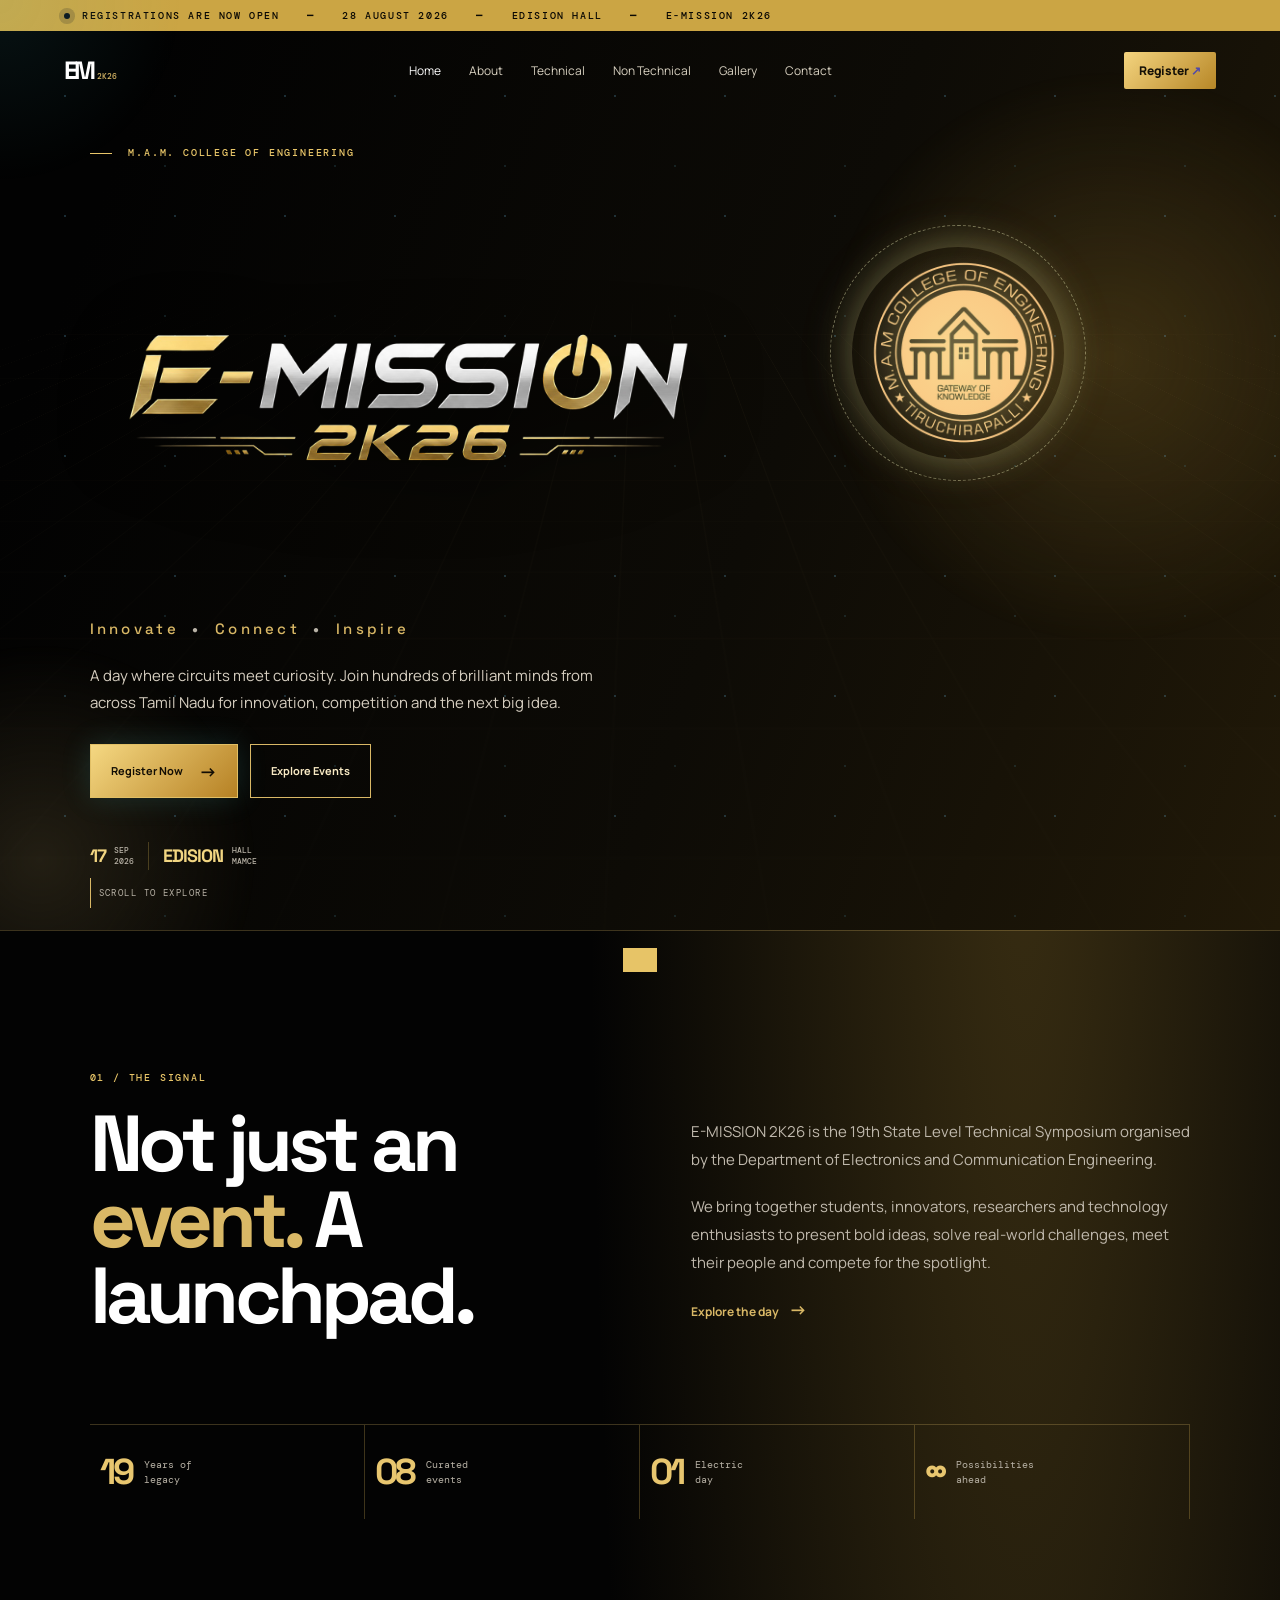
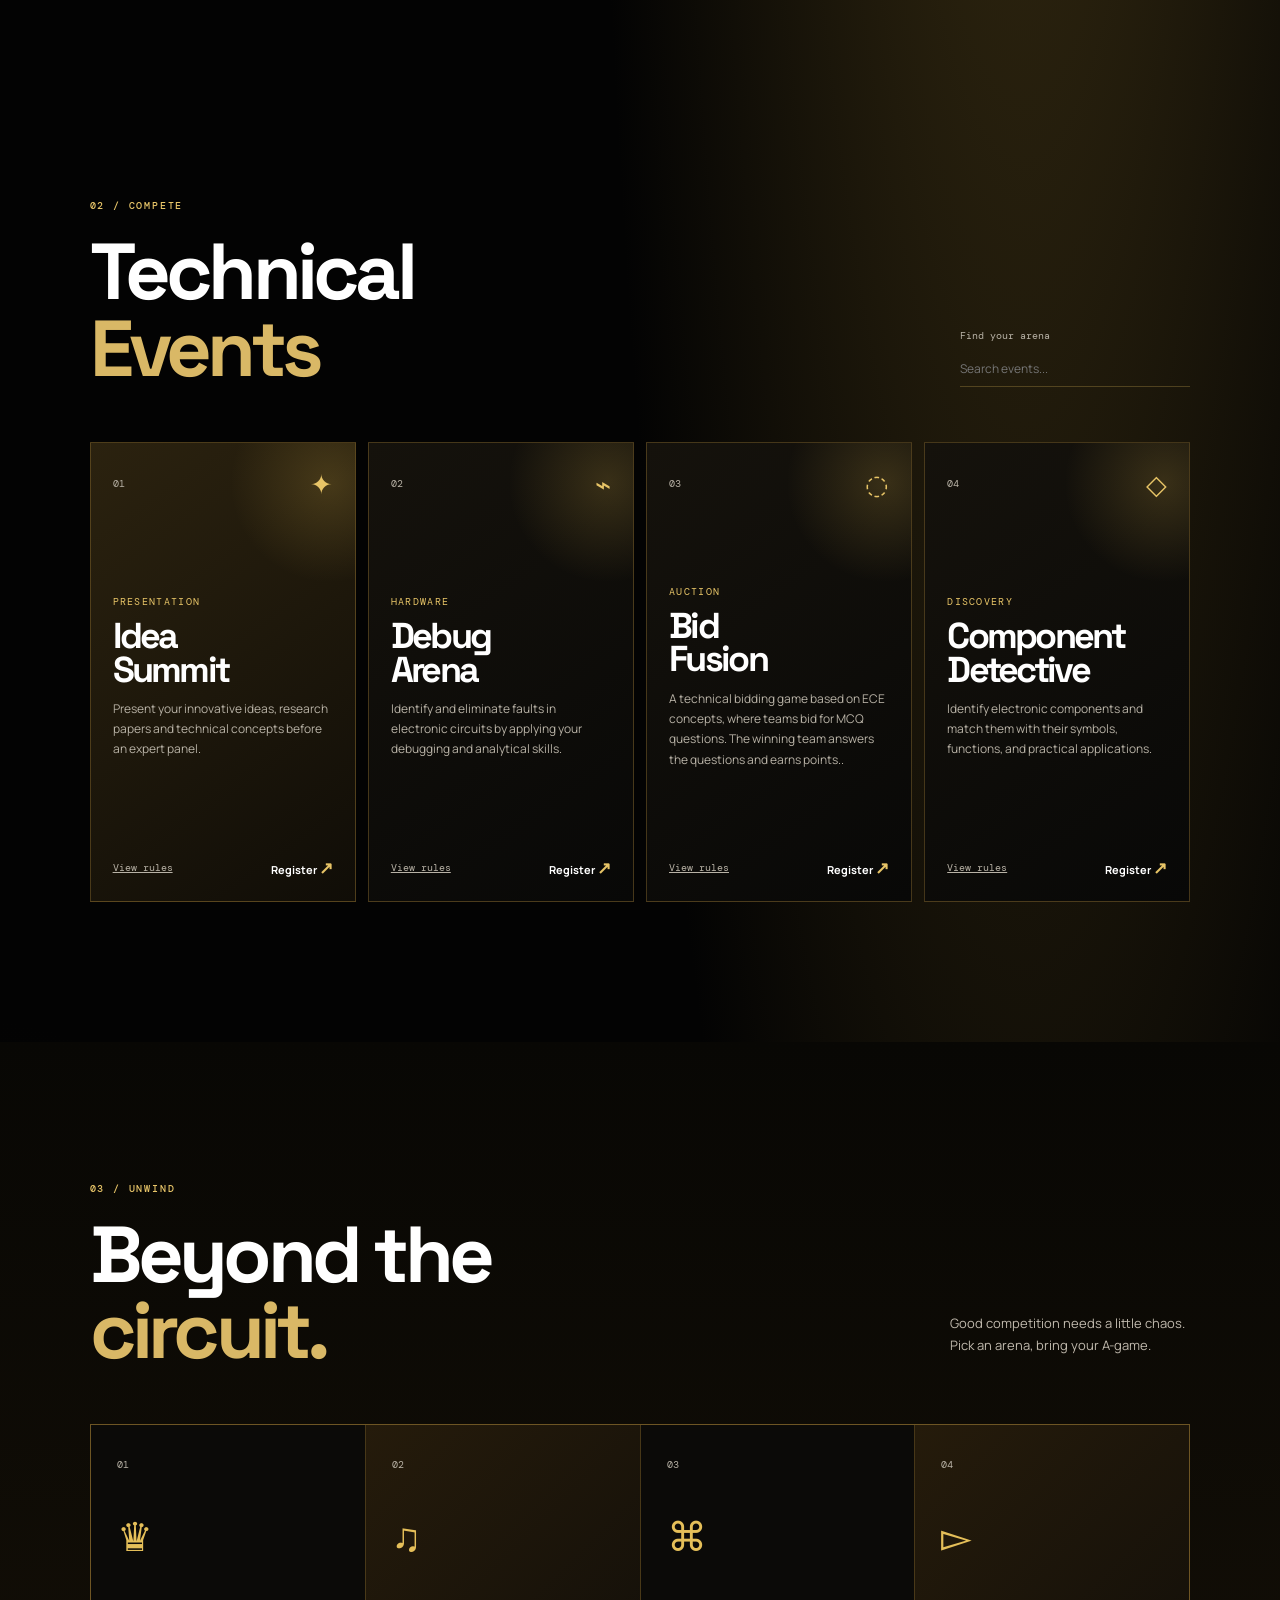
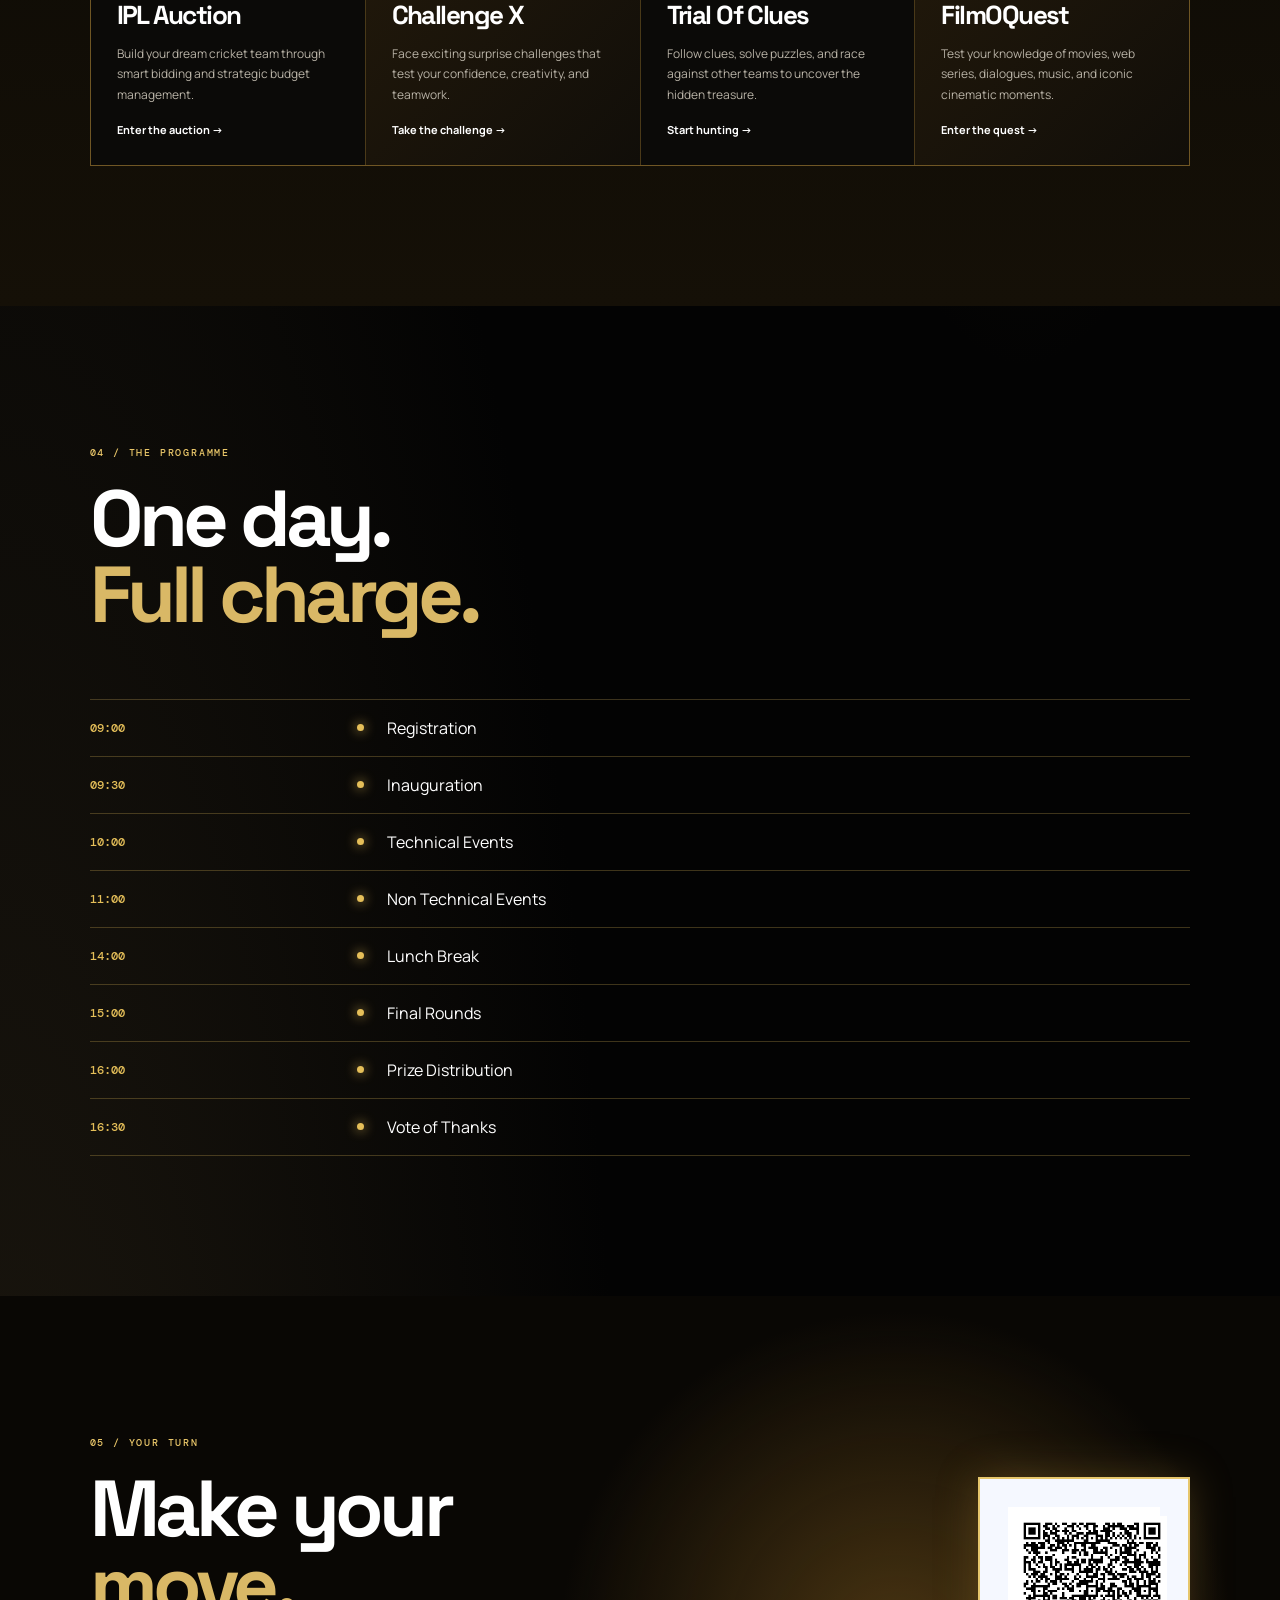
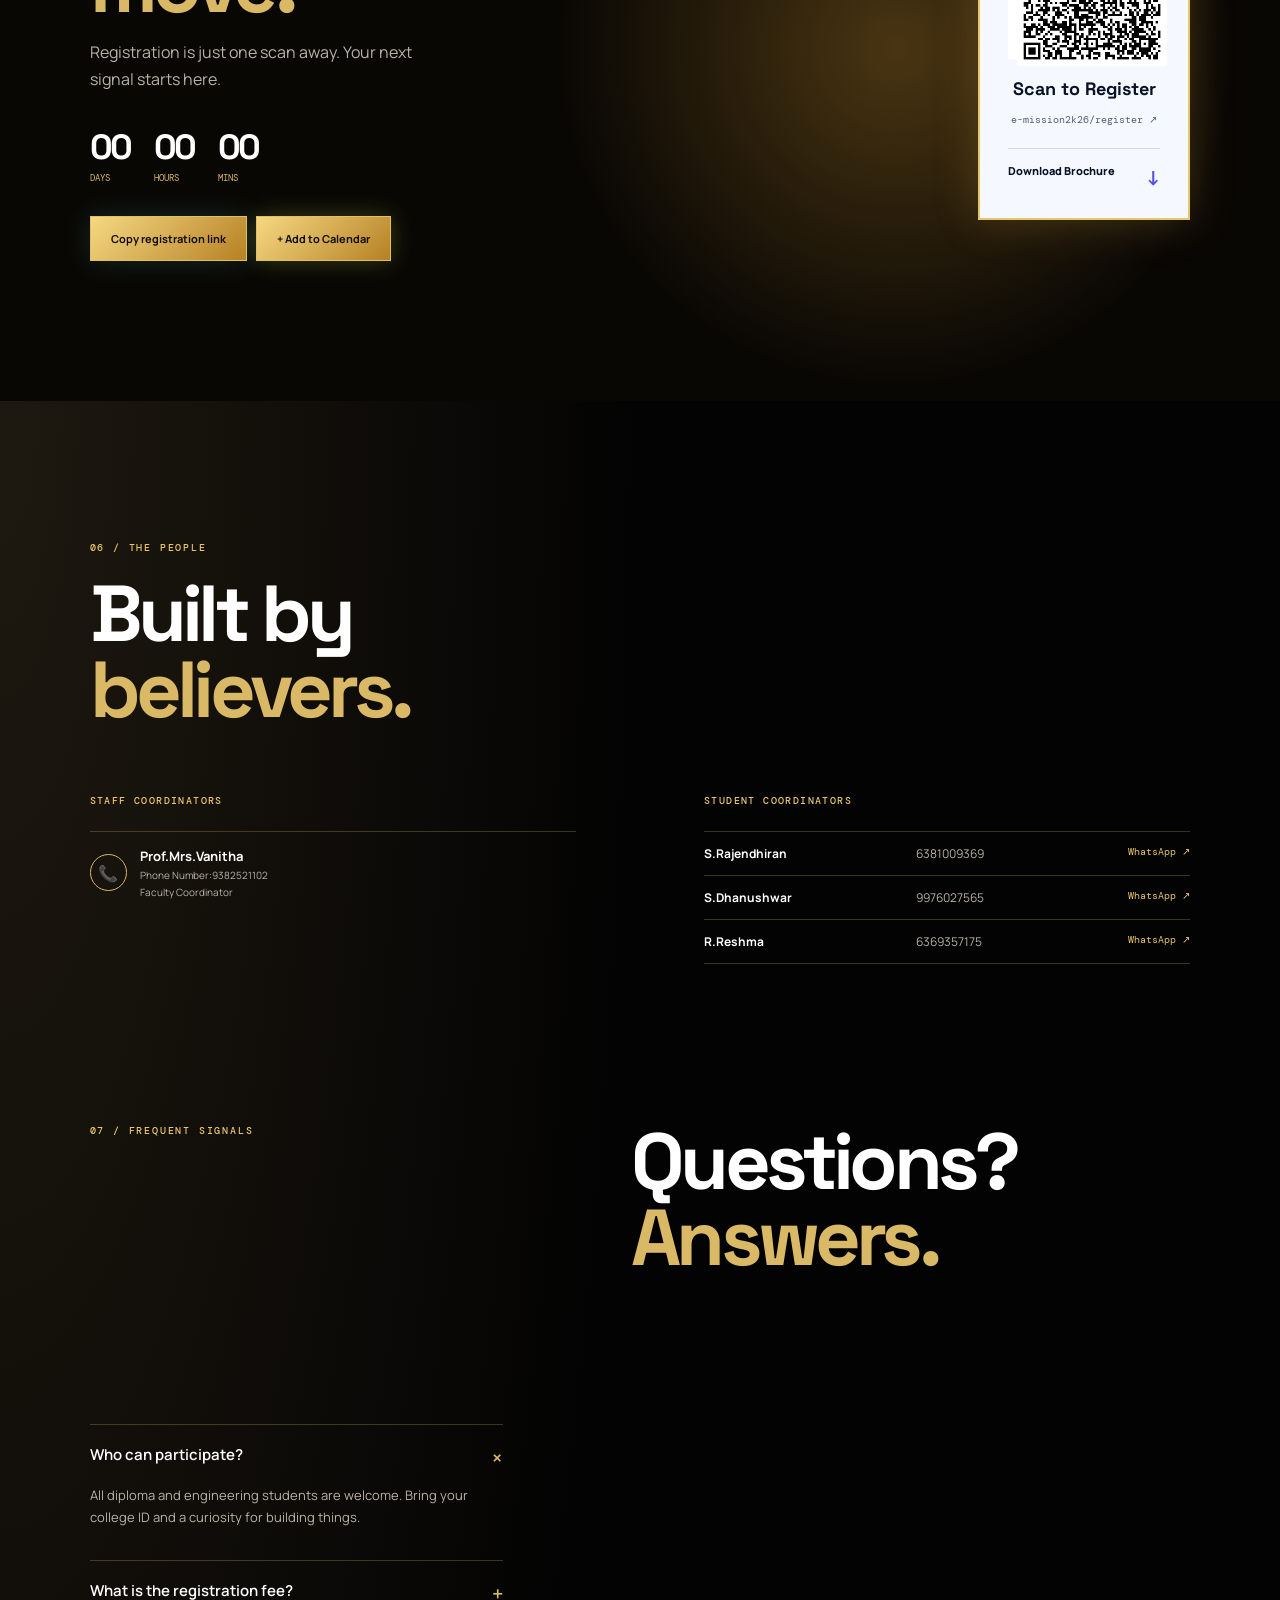
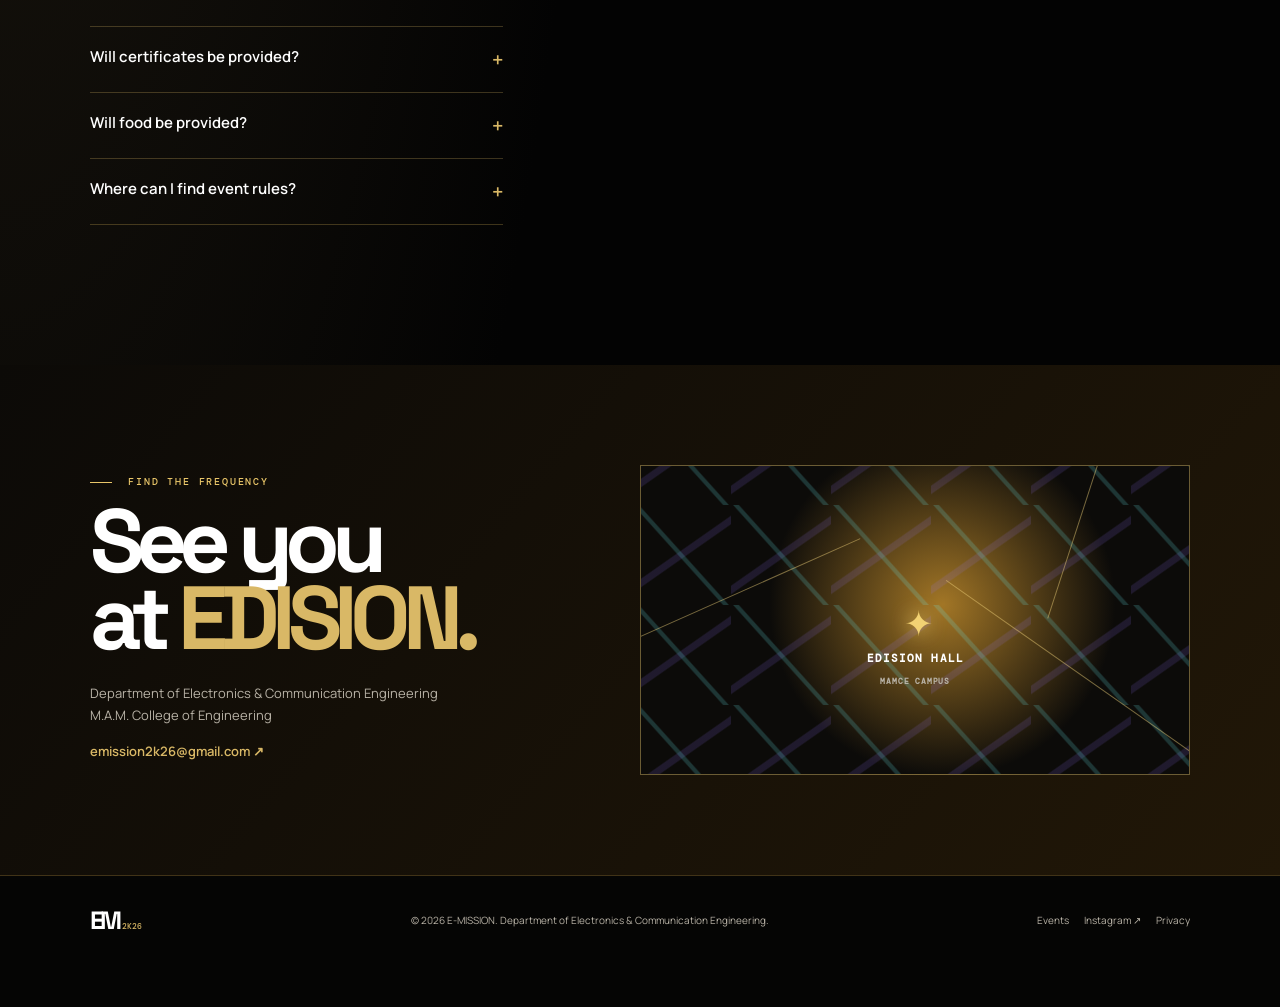
==== commit 1bf6b581: "Date Change" ====
--- a/index.html
+++ b/index.html
@@ -94,7 +94,7 @@
             </div>
             <div class="event-meta">
               <div>
-                <b>28</b><span>AUG<br />2026</span>
+                <b>17</b><span>SEP<br />2026</span>
               </div>
               <i></i>
               <div>
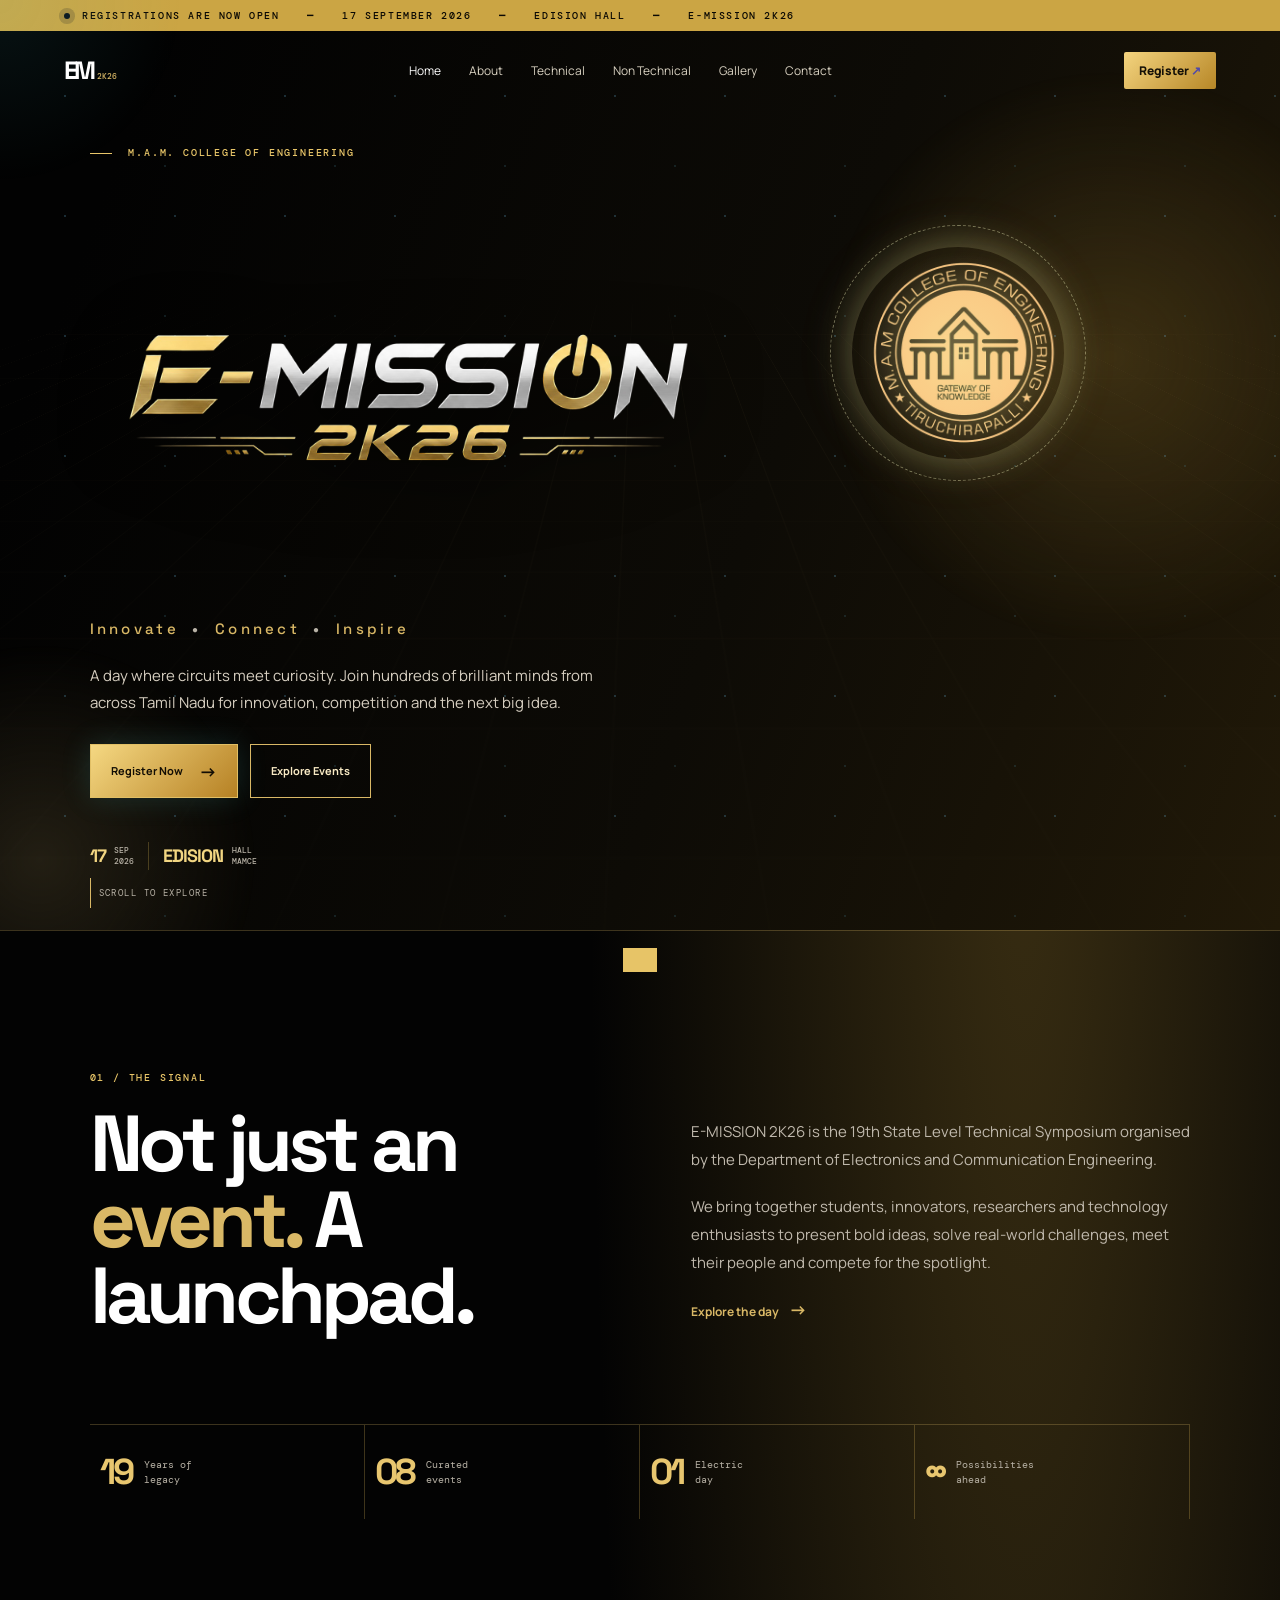
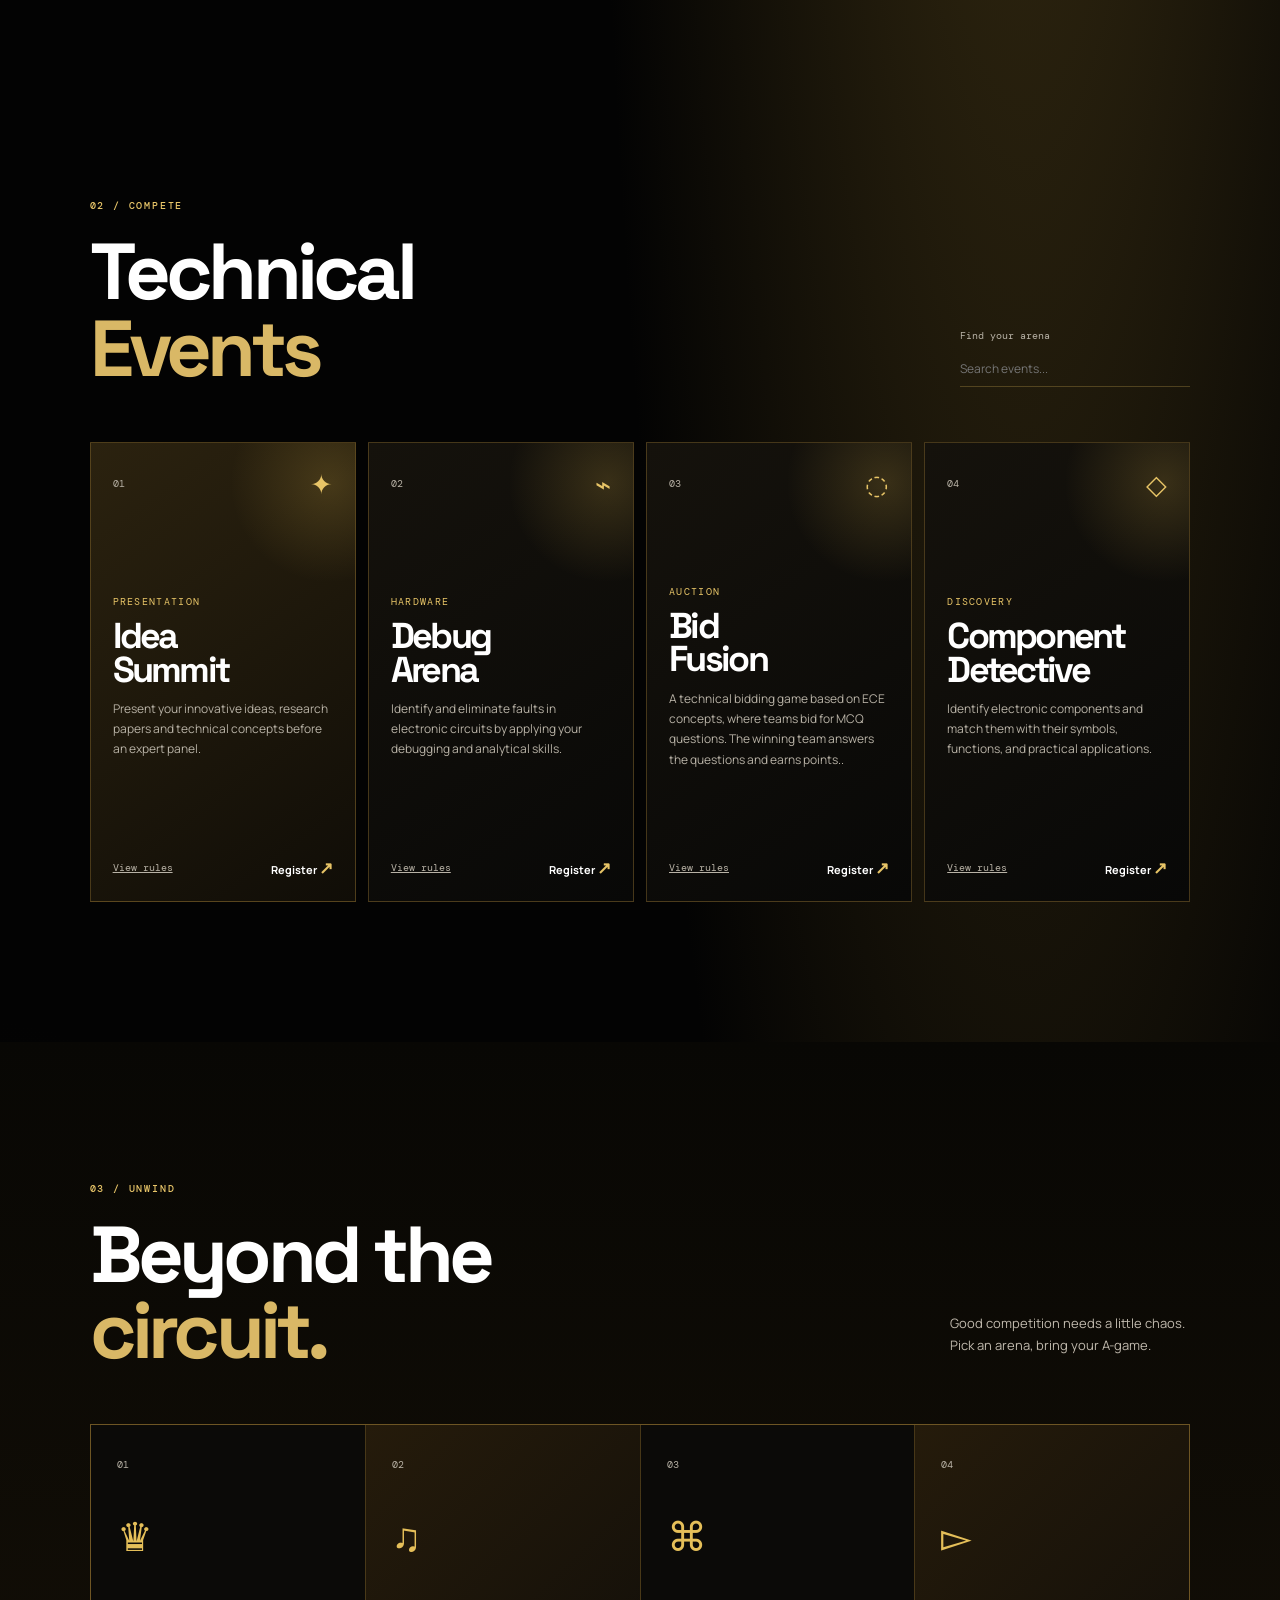
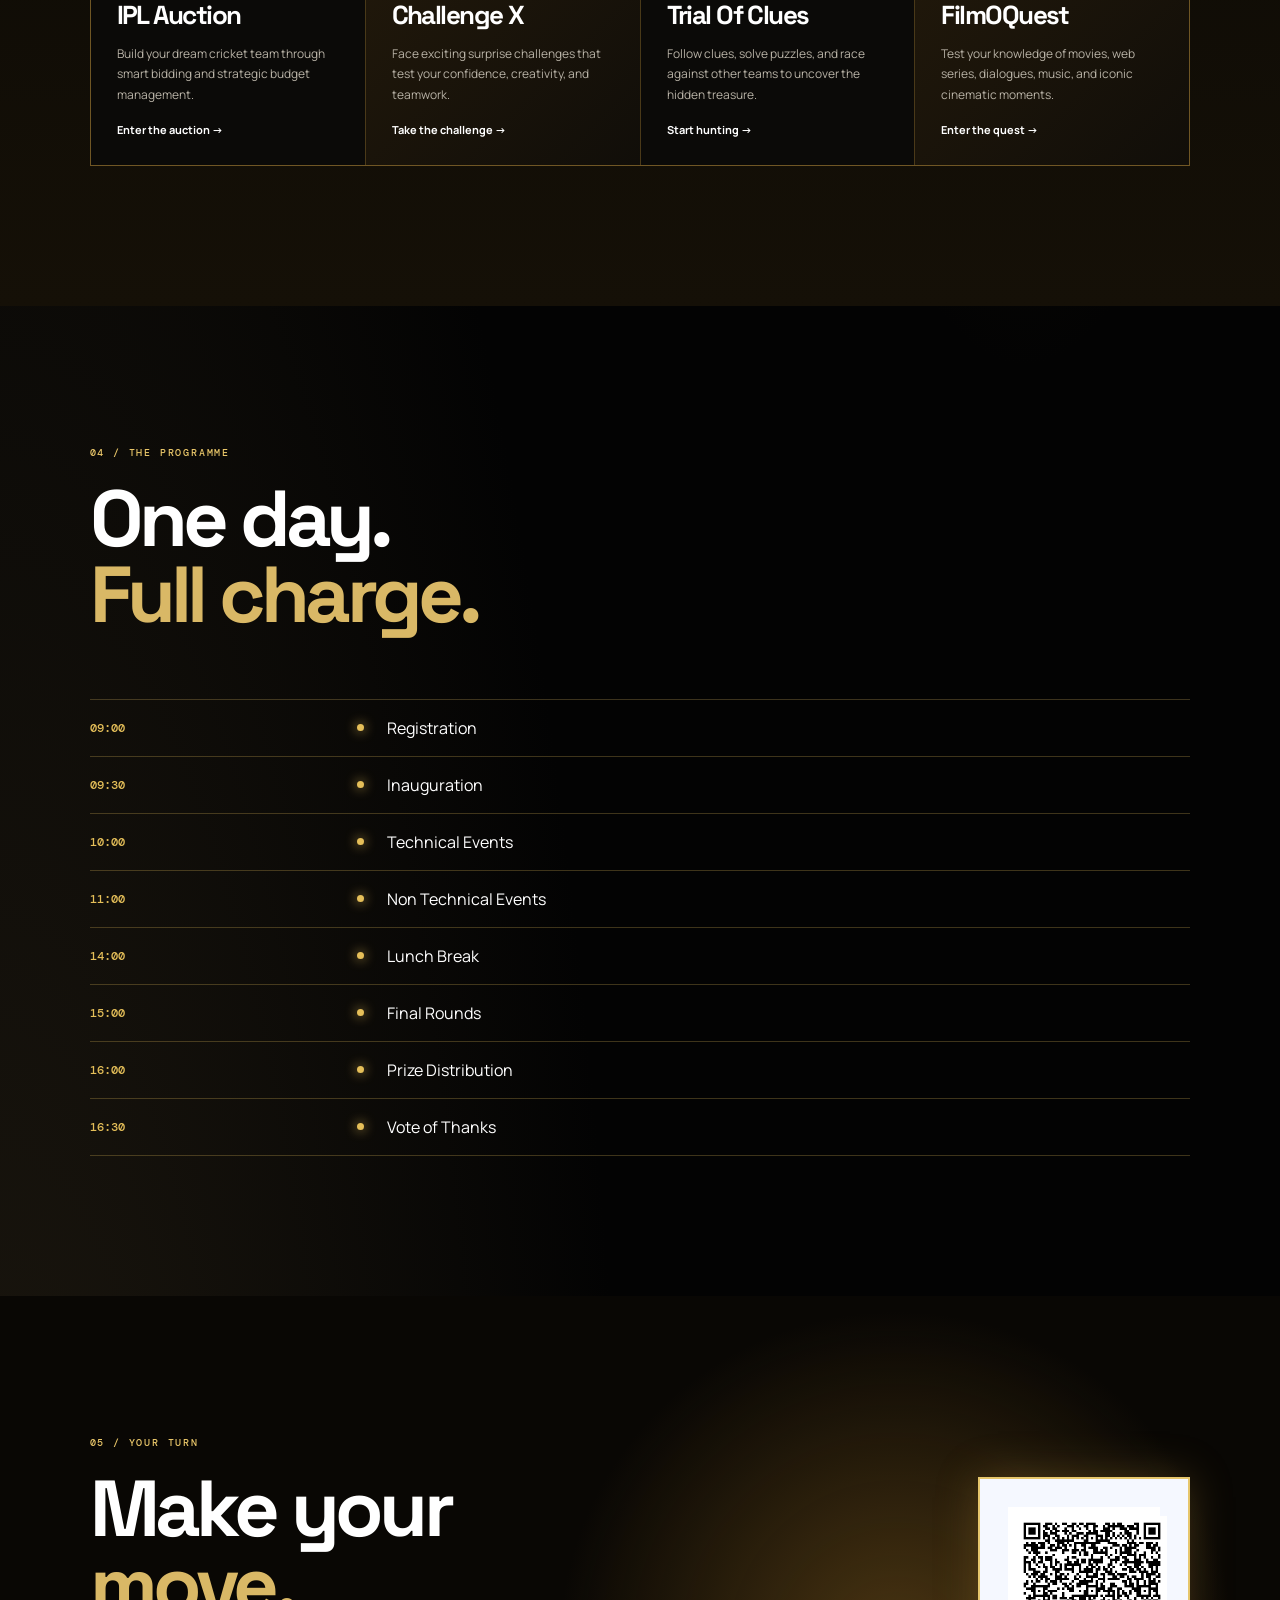
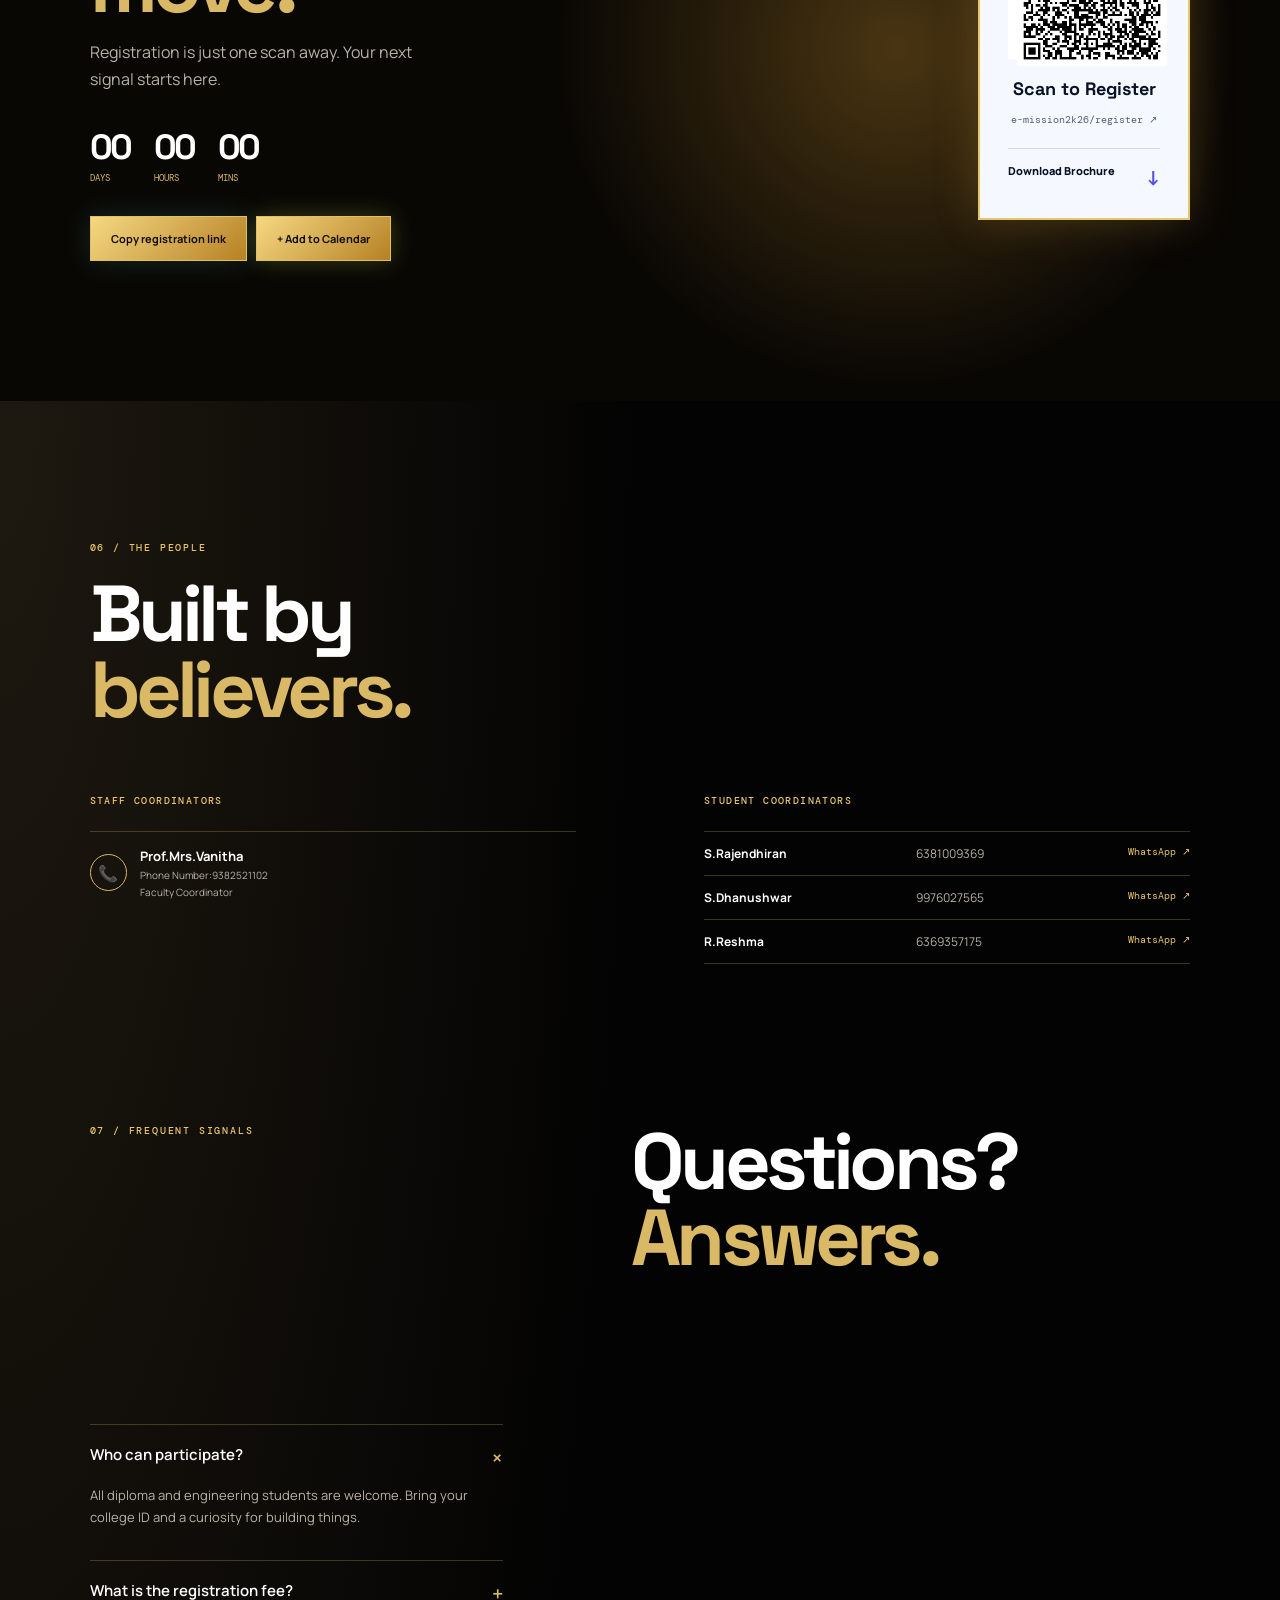
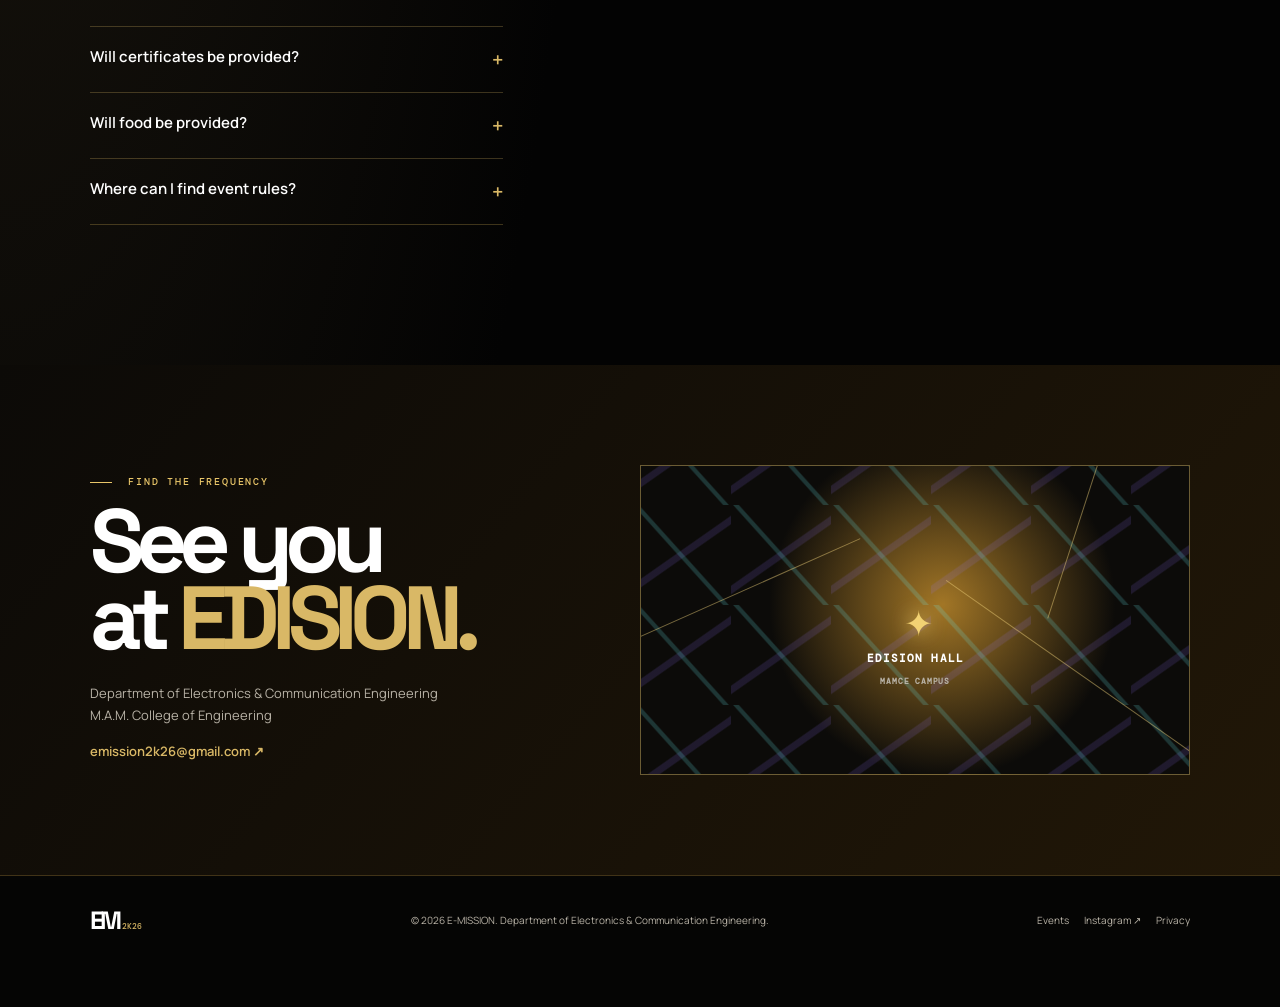
==== commit 5e80005b: "date changed in announment" ====
--- a/index.html
+++ b/index.html
@@ -31,7 +31,7 @@
     <div class="announcement">
       <span class="pulse"></span>
       <div>
-        REGISTRATIONS ARE NOW OPEN <b>—</b> 28 AUGUST 2026 <b>—</b> EDISION HALL
+        REGISTRATIONS ARE NOW OPEN <b>—</b> 17 SEPTEMBER 2026 <b>—</b> EDISION HALL
         <b>—</b> E-MISSION 2K26
       </div>
     </div>
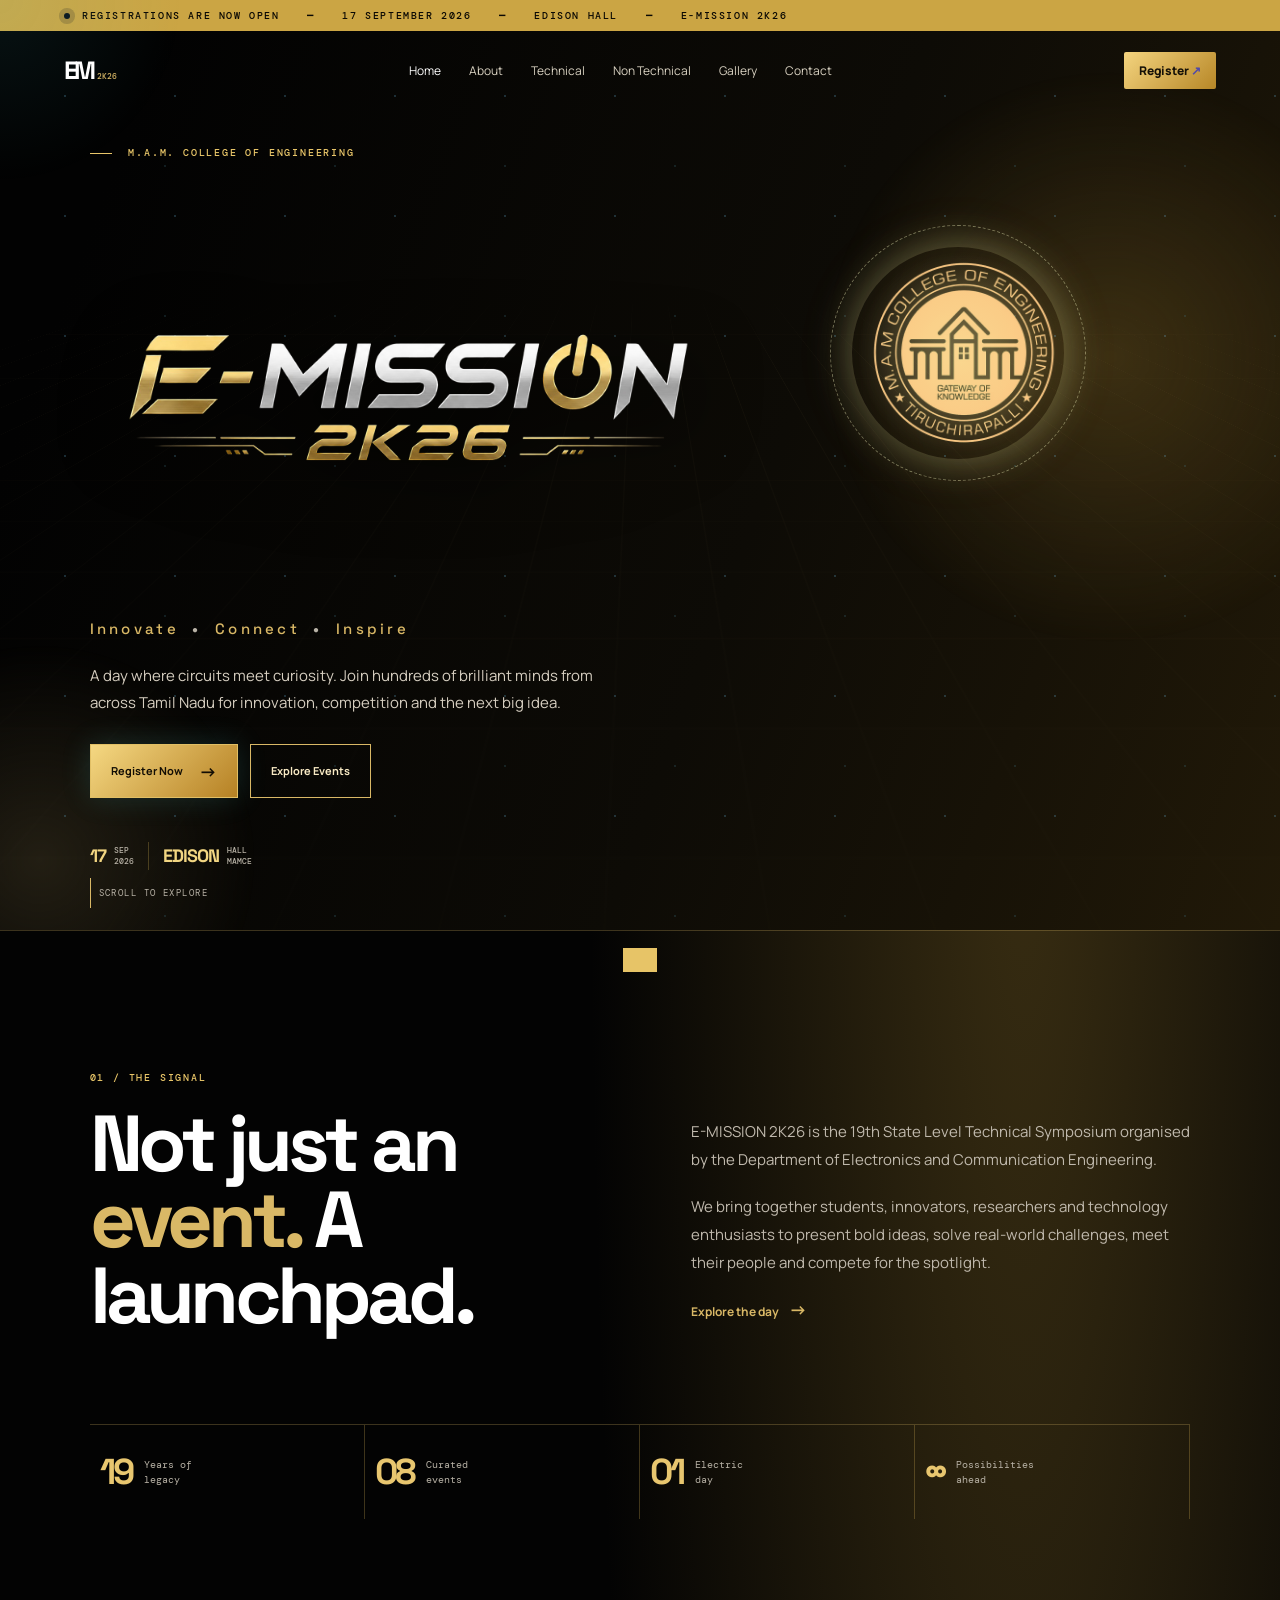
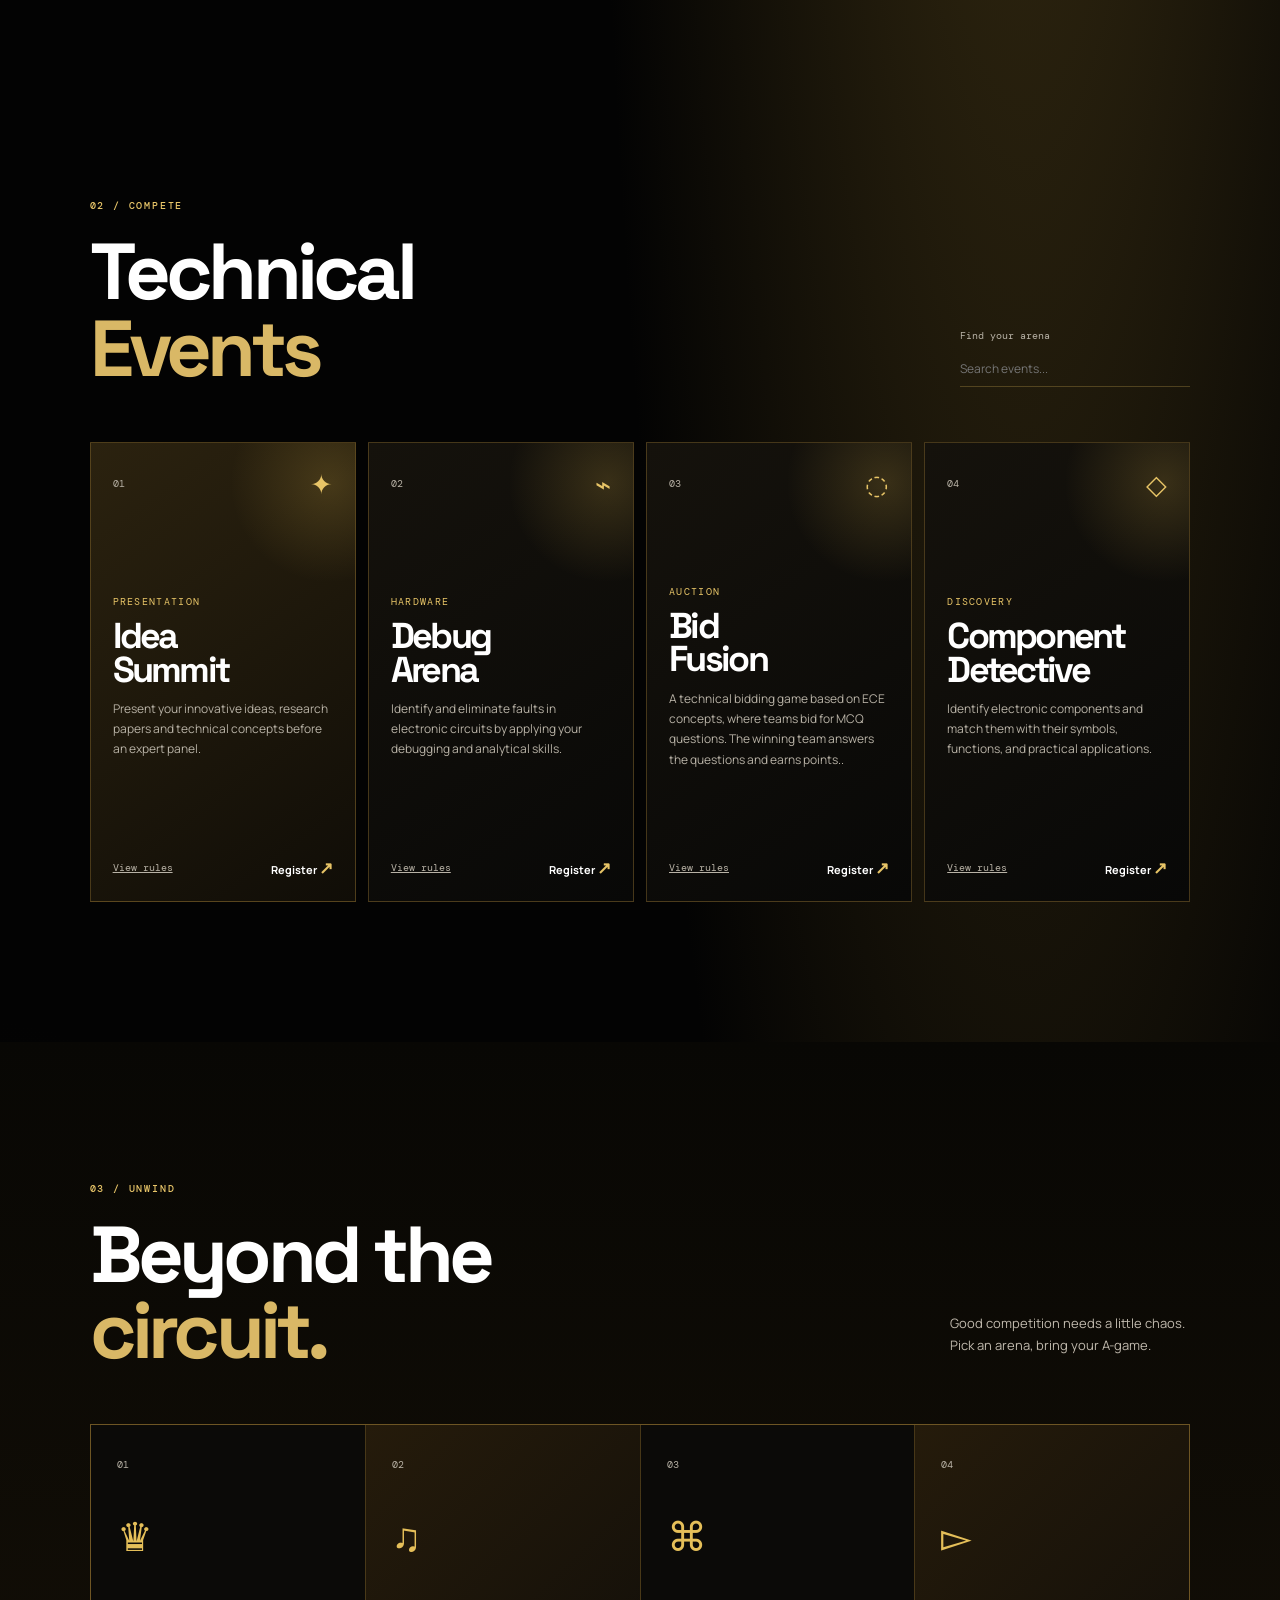
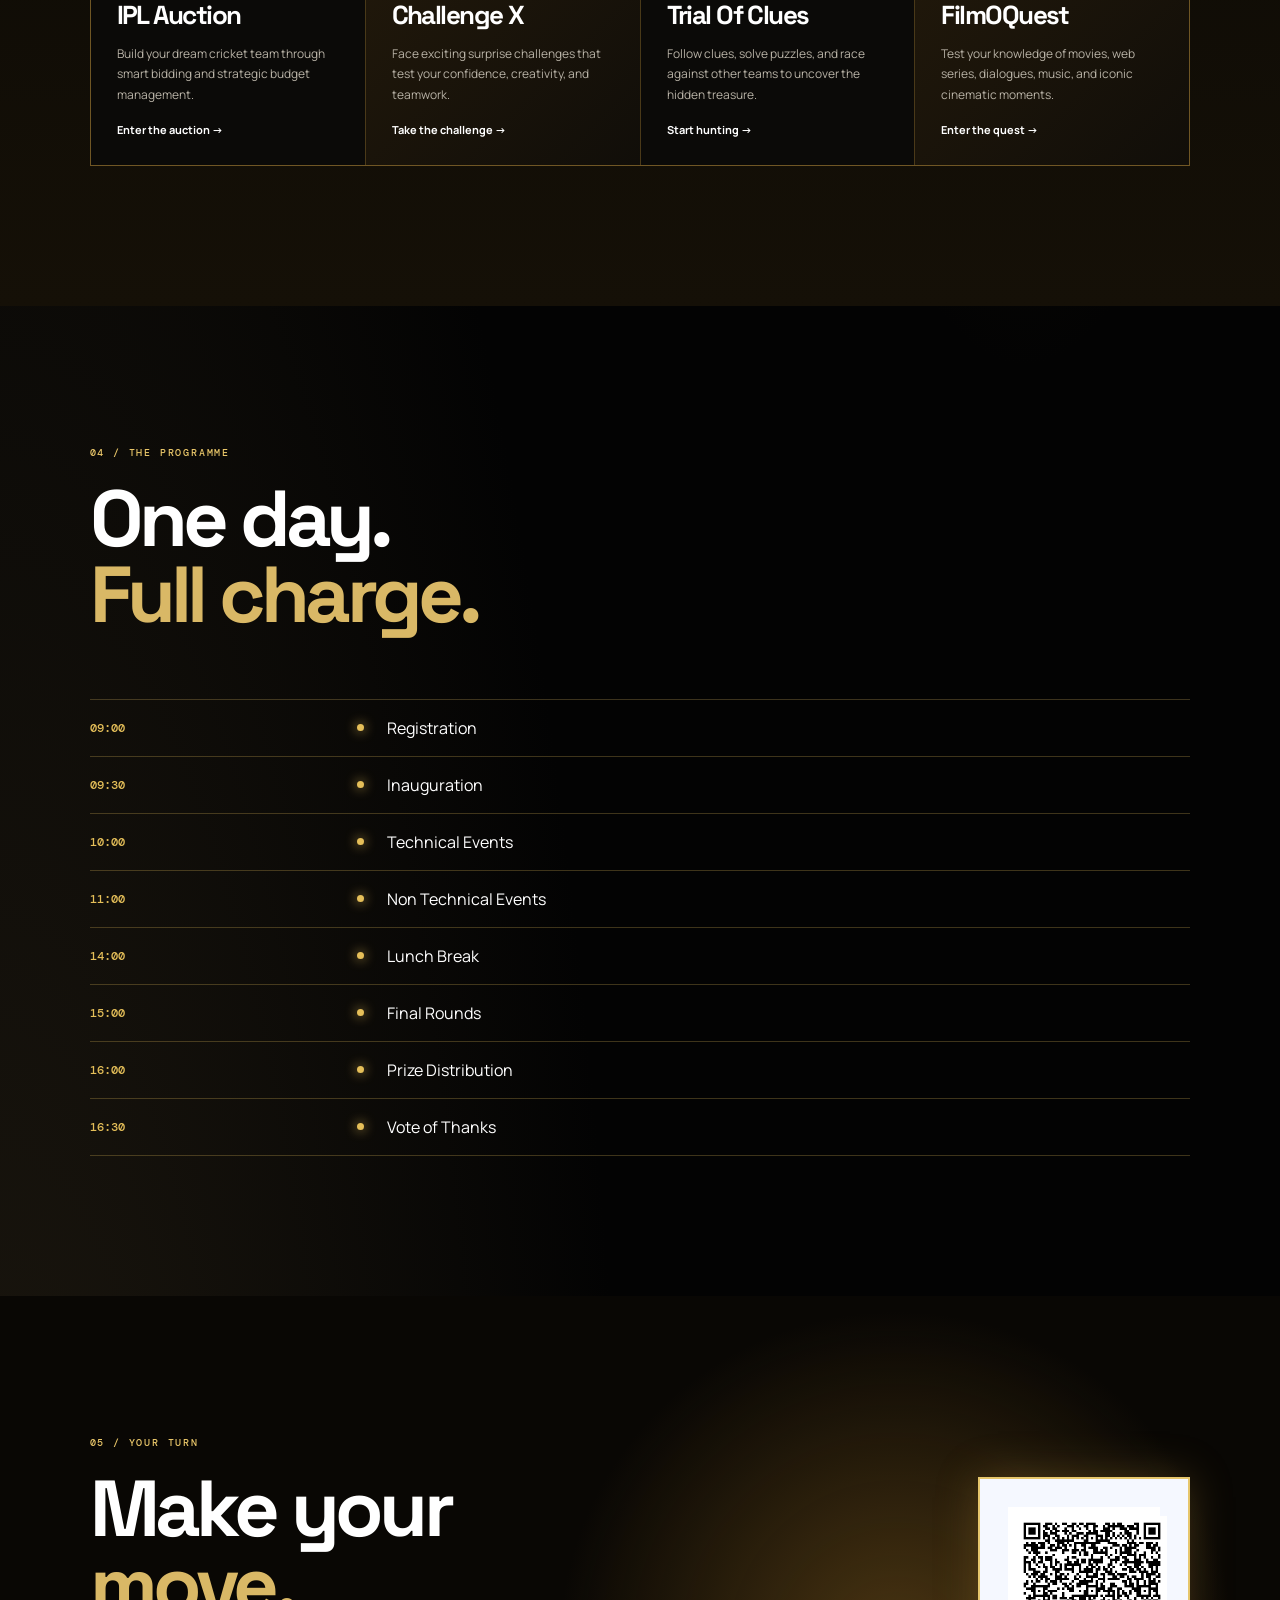
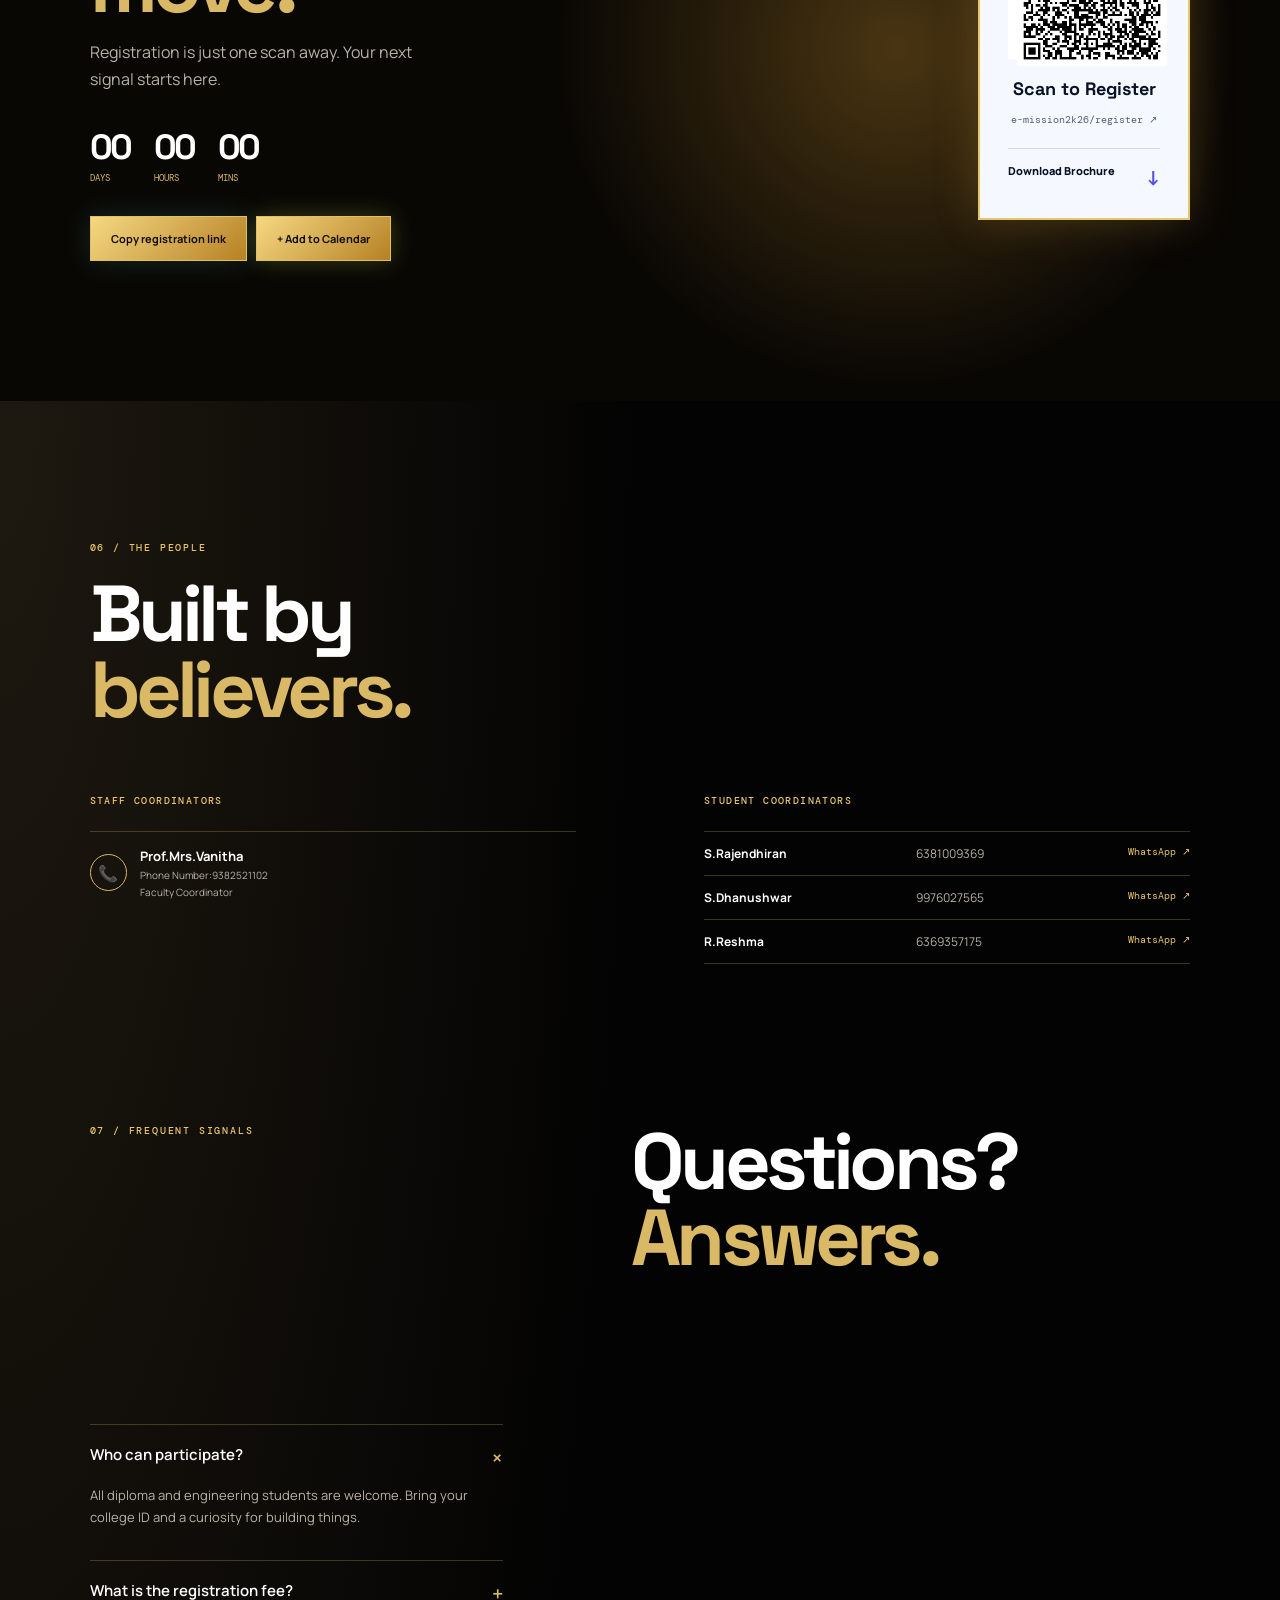
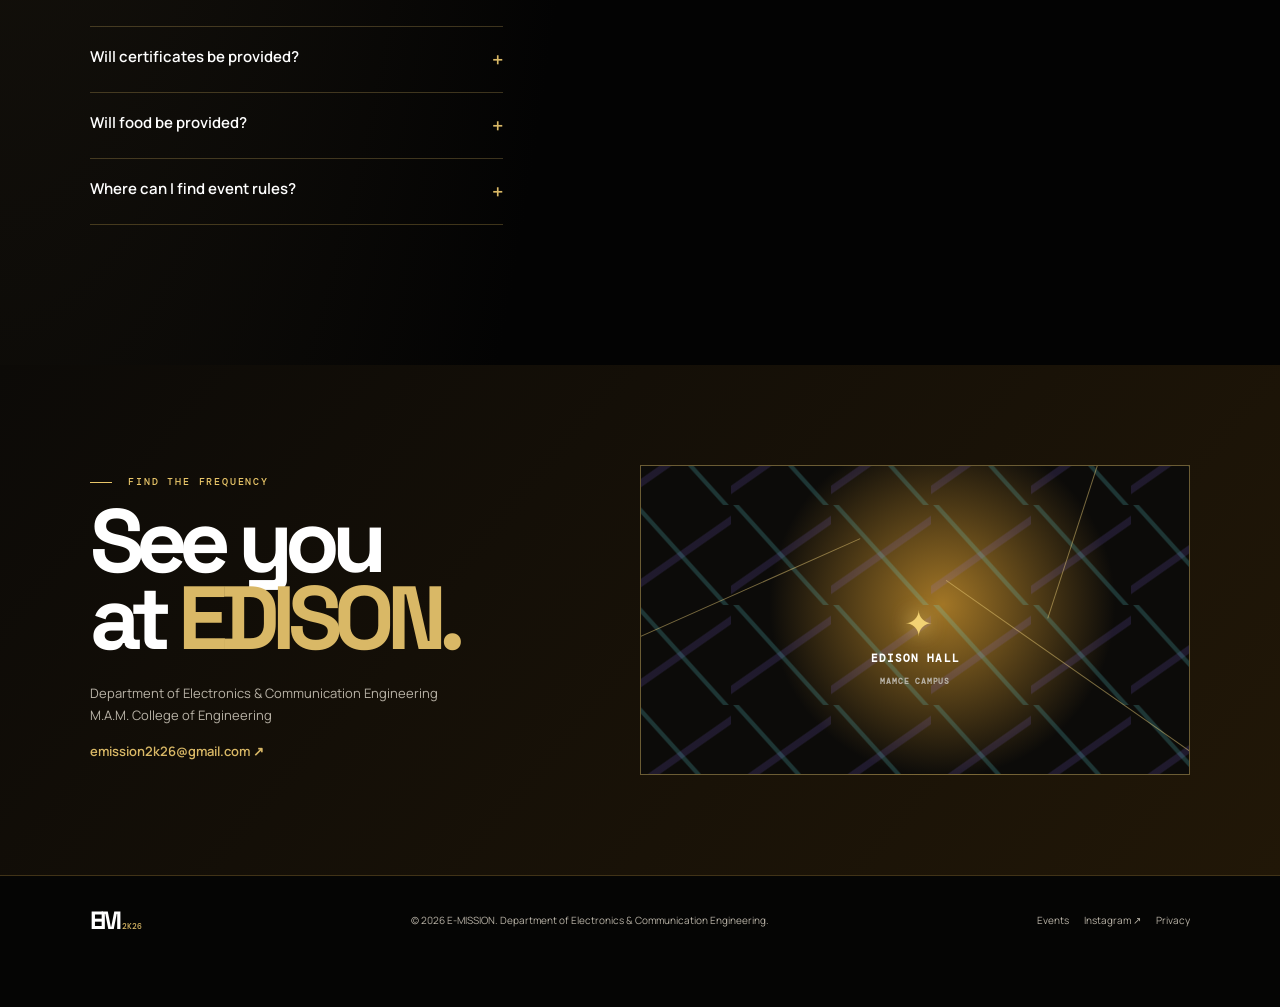
==== commit 6b8f4879: "spelling Change" ====
--- a/index.html
+++ b/index.html
@@ -4,6 +4,7 @@
     <meta charset="utf-8" />
     <meta name="viewport" content="width=device-width, initial-scale=1" />
     <meta name="theme-color" content="#070b19" />
+    <meta name="google-site-verification" content="y0_HBybl6fmbPkikoeVcMoyxvVUtSN2qwqP3LAVGYN8" />
     <meta
       name="description"
       content="E-MISSION 2K26 — 19th State Level Technical Symposium by the Department of ECE, M.A.M. College of Engineering."
@@ -11,6 +12,8 @@
     <title>E-MISSION 2K26 | M.A.M. College of Engineering</title>
     <link rel="preconnect" href="https://fonts.googleapis.com" />
     <link rel="preconnect" href="https://fonts.gstatic.com" crossorigin />
+    <link rel="apple-touch-icon" href="assets/favicon.png">
+    <link rel="icon" type="image/png" href="assets/favicon.png">
     <link
       href="https://fonts.googleapis.com/css2?family=DM+Mono:wght@400;500&family=Manrope:wght@400;500;600;700;800&family=Space+Grotesk:wght@400;500;600;700&display=swap"
       rel="stylesheet"
@@ -31,7 +34,7 @@
     <div class="announcement">
       <span class="pulse"></span>
       <div>
-        REGISTRATIONS ARE NOW OPEN <b>—</b> 17 SEPTEMBER 2026 <b>—</b> EDISION HALL
+        REGISTRATIONS ARE NOW OPEN <b>—</b> 17 SEPTEMBER 2026 <b>—</b> EDISON HALL
         <b>—</b> E-MISSION 2K26
       </div>
     </div>
@@ -98,7 +101,7 @@
               </div>
               <i></i>
               <div>
-                <b>EDISION</b><span>HALL<br />MAMCE</span>
+                <b>EDISON</b><span>HALL<br />MAMCE</span>
               </div>
             </div>
           </div>
@@ -473,7 +476,7 @@
       <section id="contact" class="contact">
         <div>
           <p class="eyebrow"><span></span> FIND THE FREQUENCY</p>
-          <h2>See you<br />at <em>EDISION.</em></h2>
+          <h2>See you<br />at <em>EDISON.</em></h2>
           <p>
             Department of Electronics & Communication Engineering<br />M.A.M.
             College of Engineering
@@ -484,7 +487,7 @@
           <div class="map-line l1"></div>
           <div class="map-line l2"></div>
           <div class="map-line l3"></div>
-          <span class="pin">✦</span><b>EDISION HALL</b
+          <span class="pin">✦</span><b>EDISON HALL</b
           ><small>MAMCE CAMPUS</small>
         </div>
       </section>
@@ -516,6 +519,12 @@
       <a class="btn primary" href="#register">Register for this event →</a>
     </dialog>
     <div id="toast" role="status"></div>
+    <script>
+      window.va = window.va || function () {
+        (window.vaq = window.vaq || []).push(arguments);
+      };
+    </script>
+    <script defer src="/_vercel/insights/script.js"></script>
     <script src="app.js"></script>
   </body>
 </html>
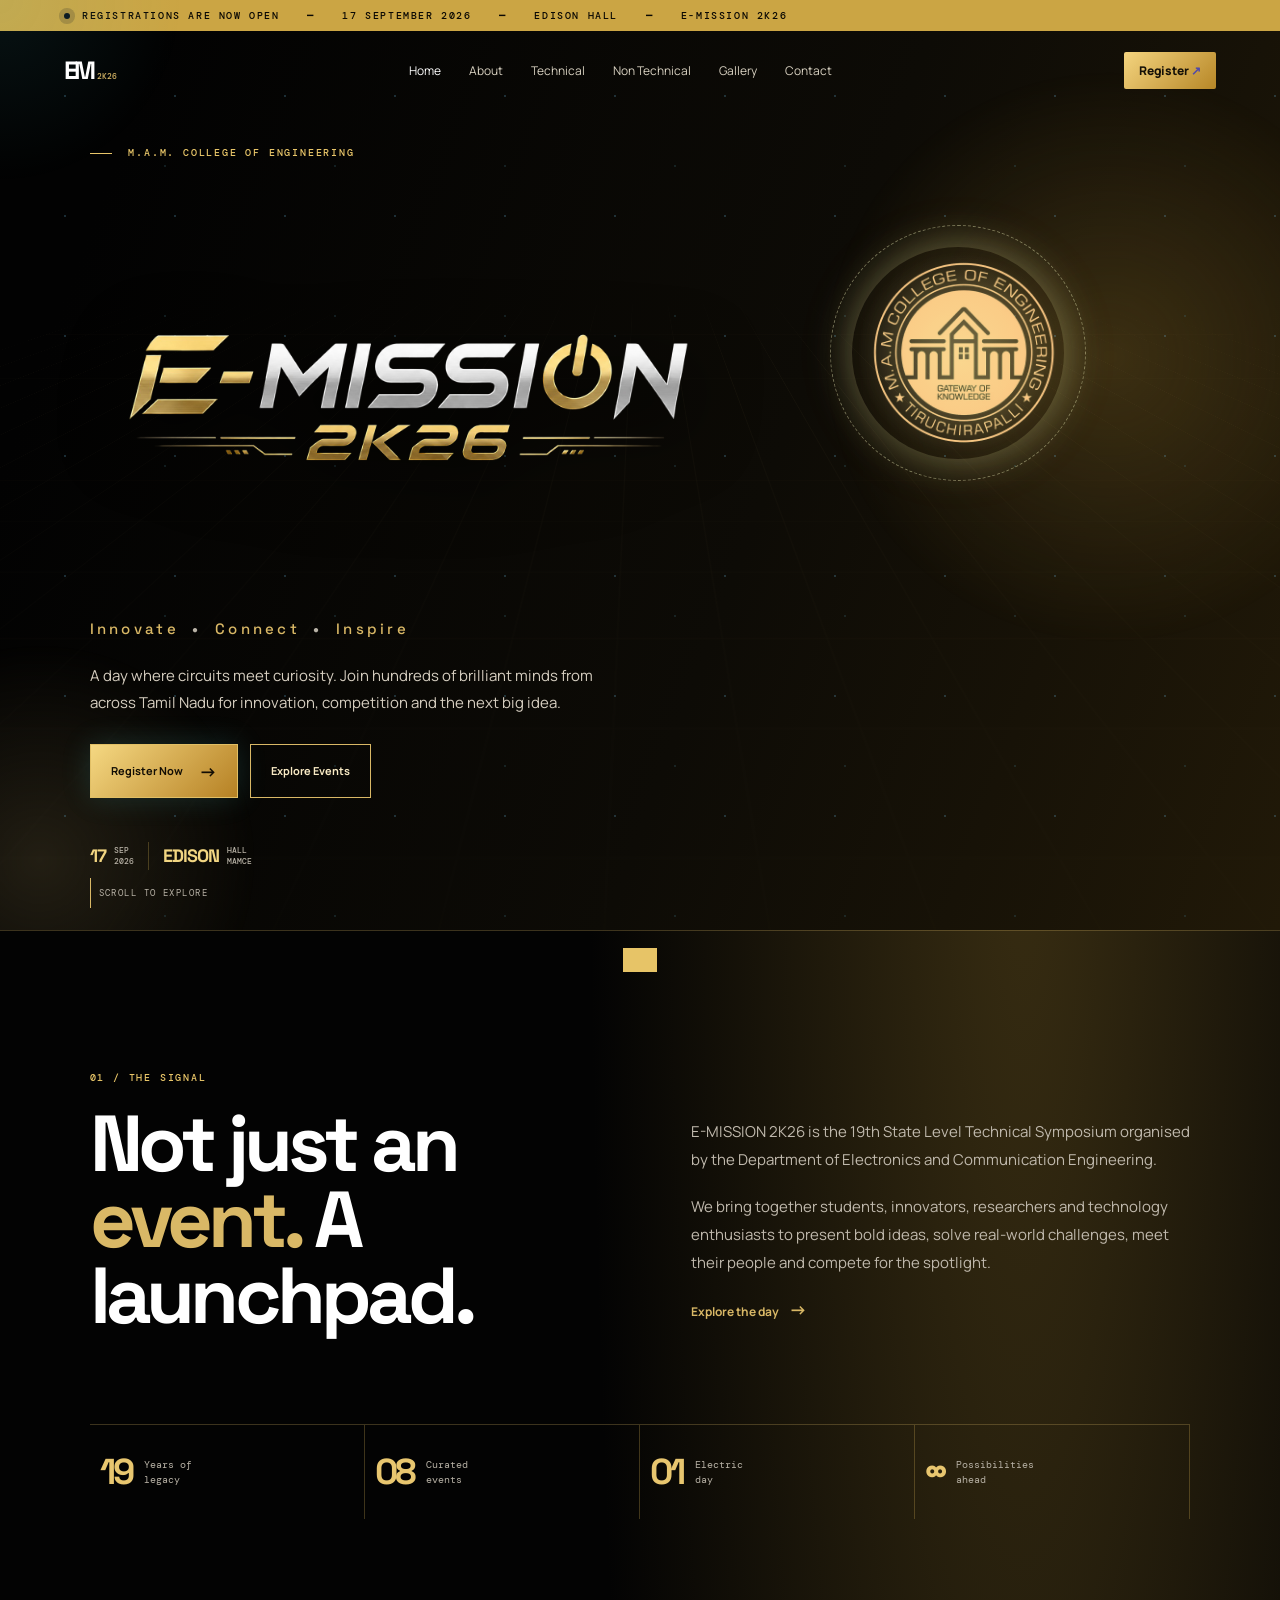
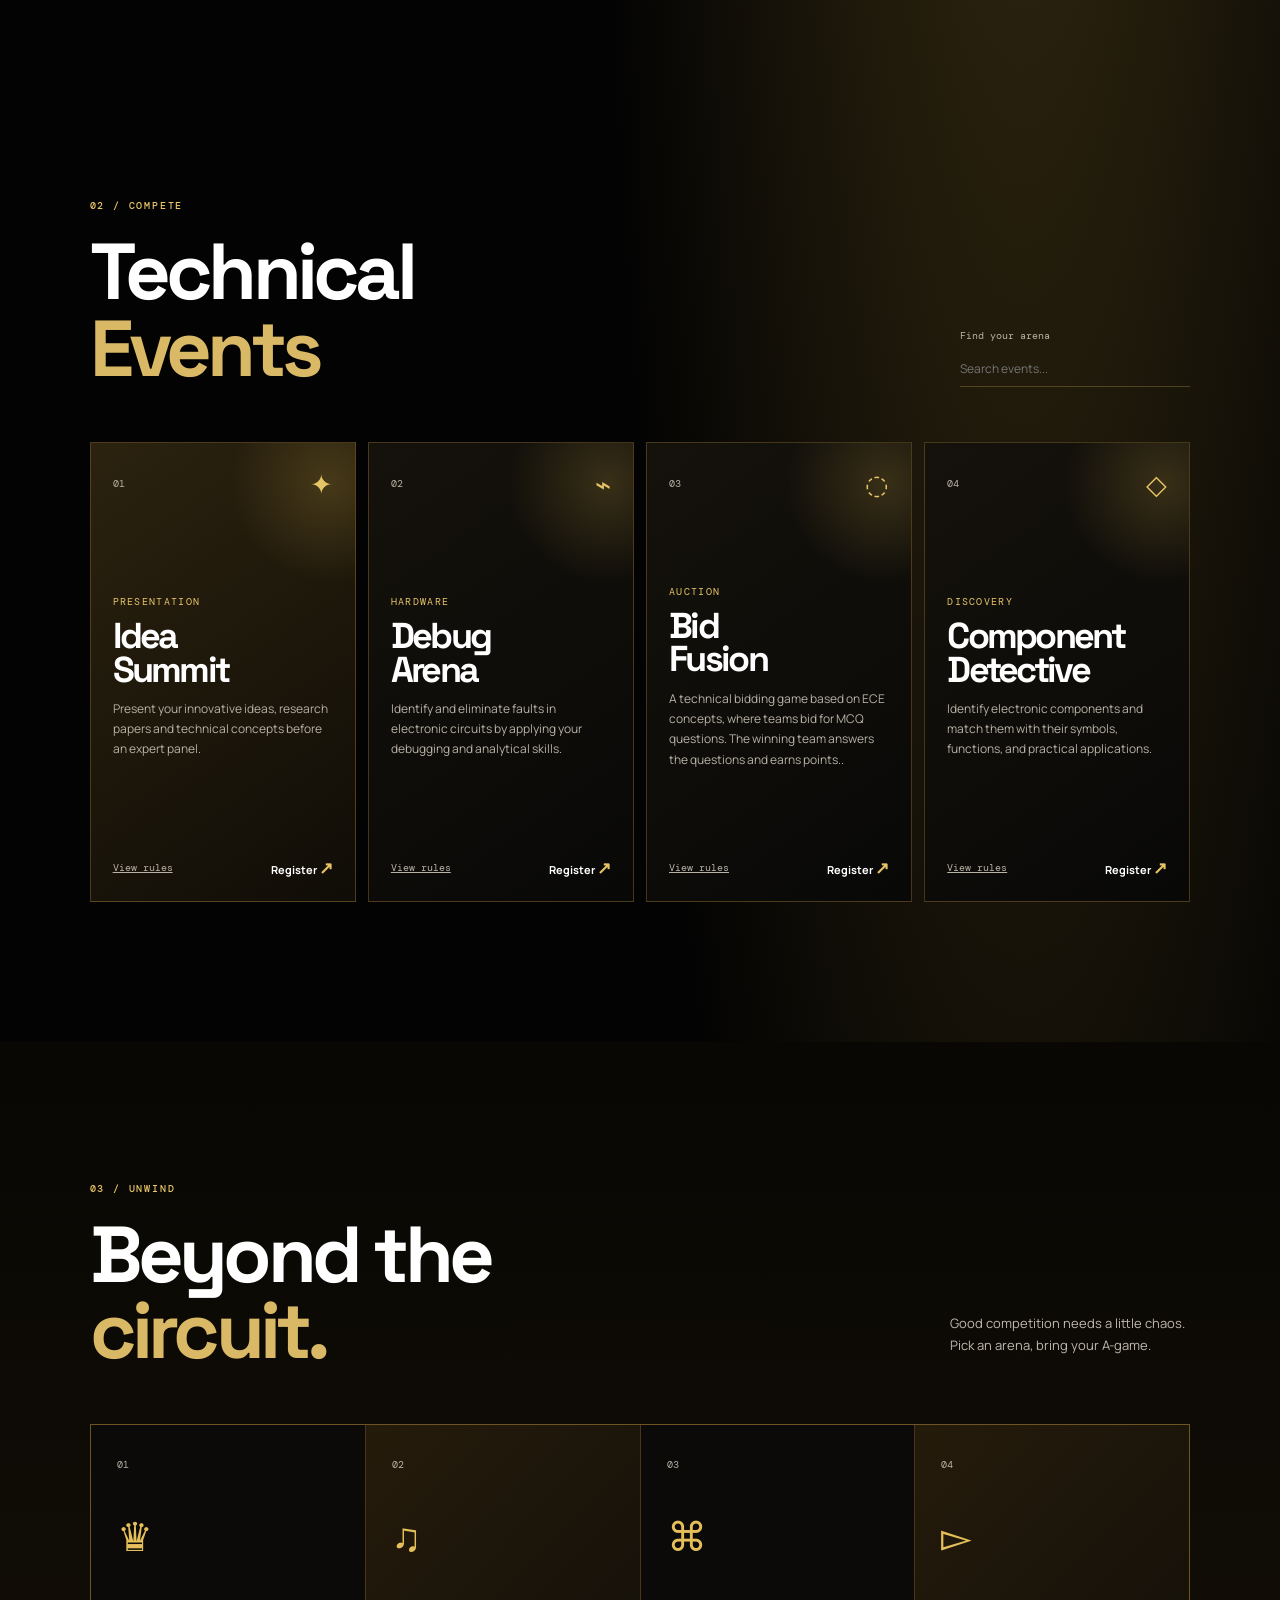
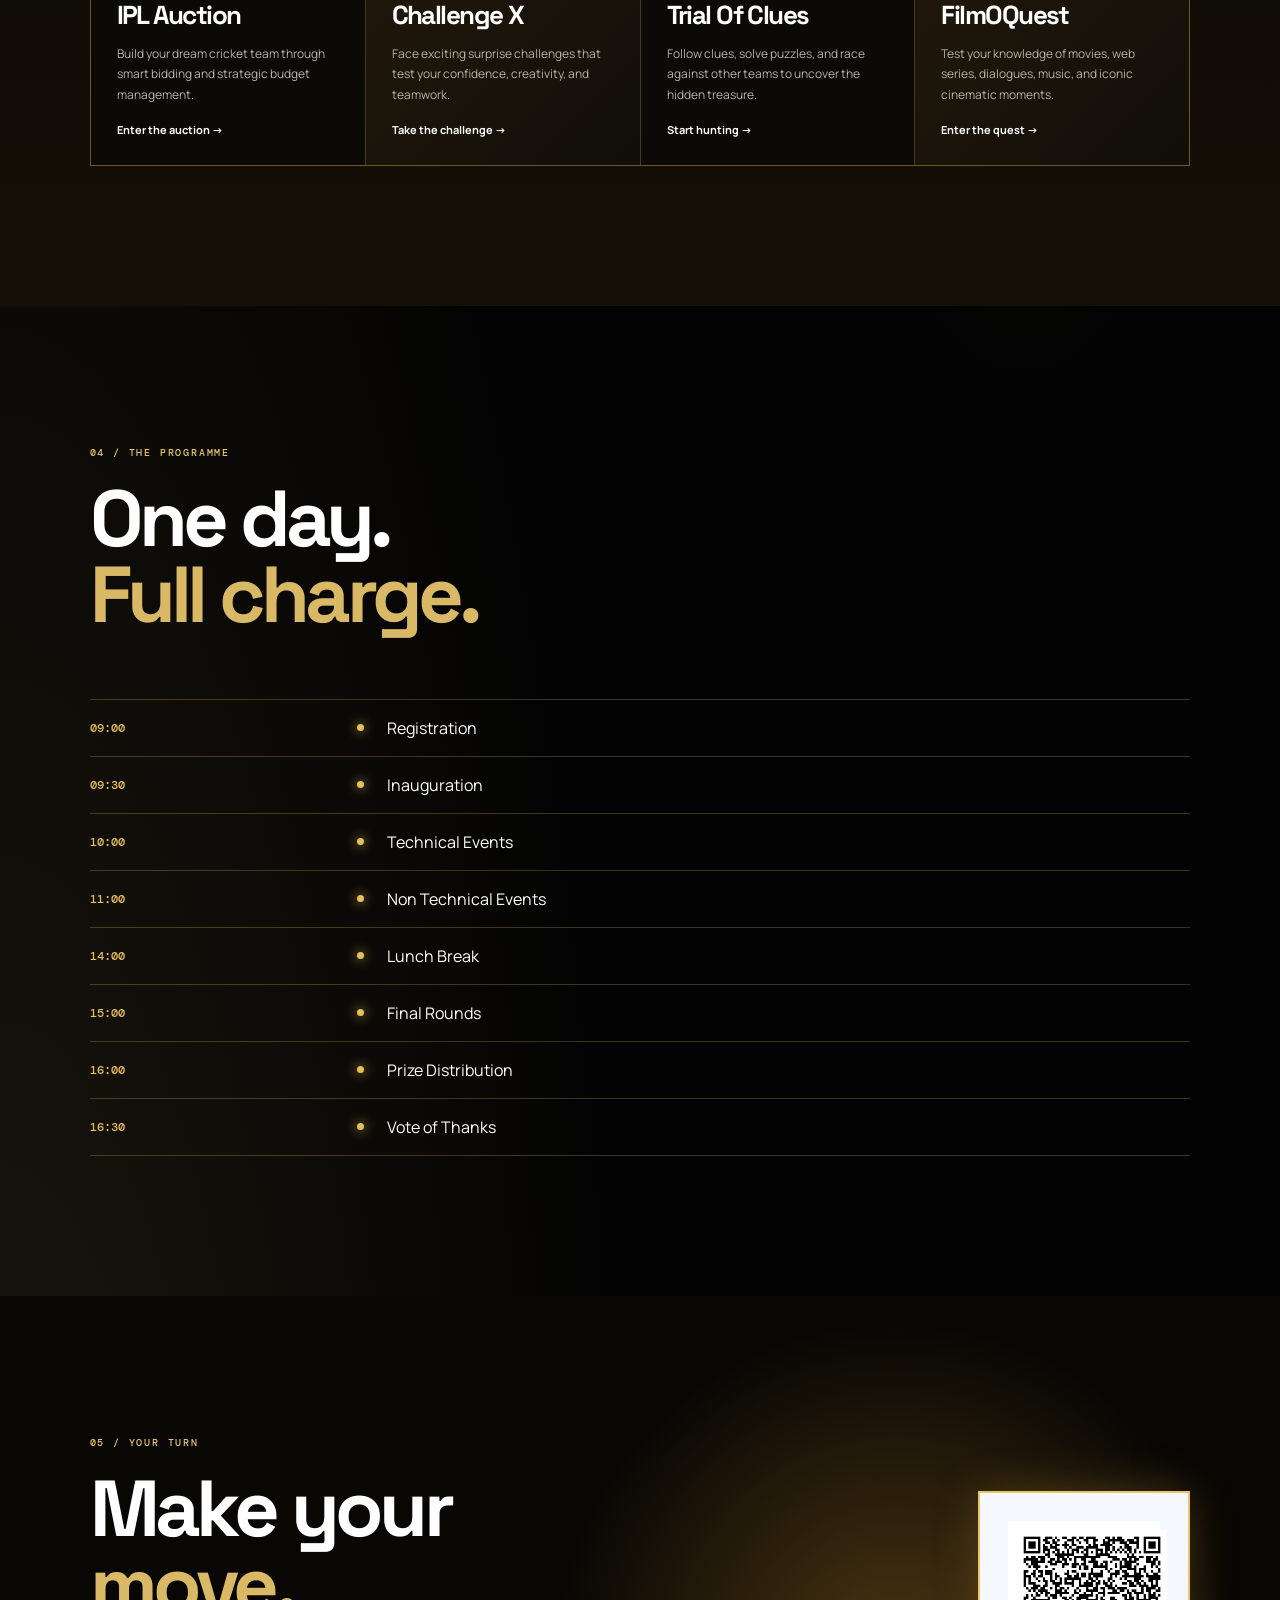
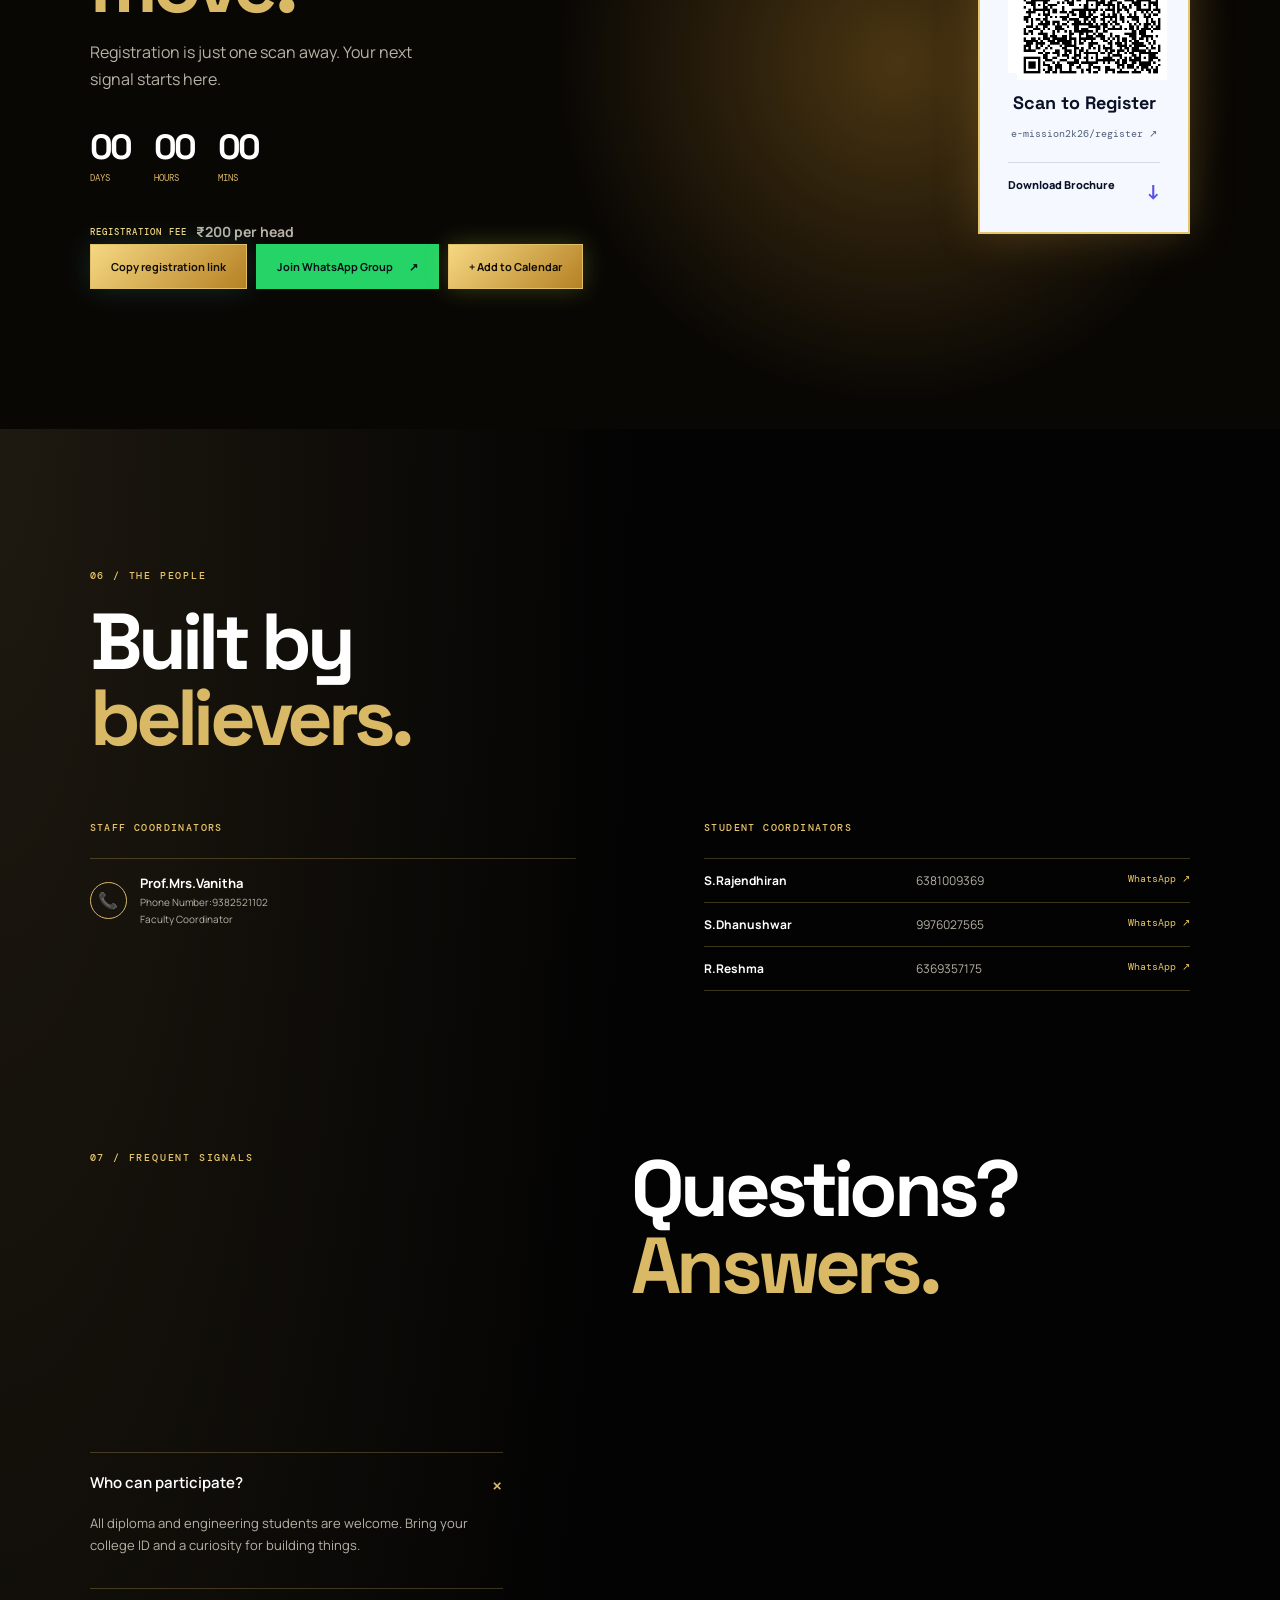
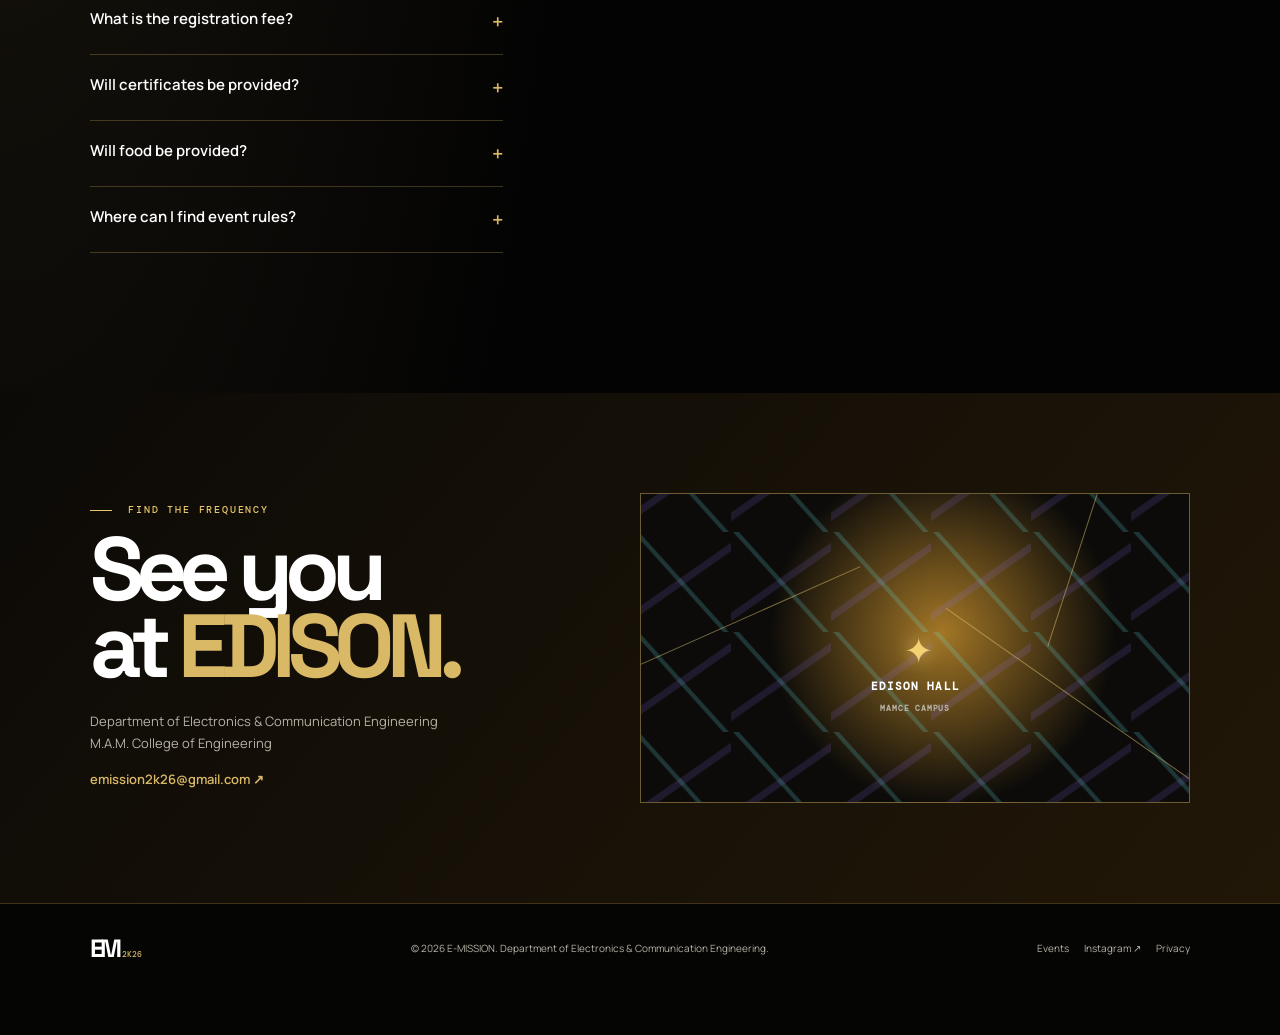
==== commit f9f80166: "adding whatsapp group button" ====
--- a/index.html
+++ b/index.html
@@ -373,10 +373,21 @@
               <div><b>00</b><span>HOURS</span></div>
               <div><b>00</b><span>MINS</span></div>
             </div>
+            <p class="registration-fee">
+              <span>REGISTRATION FEE</span> ₹200 per head
+            </p>
             <div class="registration-actions">
               <button class="btn primary" id="copyLink">
                 Copy registration link
               </button>
+              <a
+                class="btn whatsapp-join"
+                href="https://chat.whatsapp.com/EGhQ7dVNLCZ4W1aBZZ8htV"
+                target="_blank"
+                rel="noreferrer"
+              >Join WhatsApp Group <span>↗</span>
+              </a>
+  
               <button class="btn ghost" id="calendar">+ Add to Calendar</button>
             </div>
           </div>
--- a/styles.css
+++ b/styles.css
@@ -1 +1,1437 @@
-:root{--bg:#070b19;--surface:#0e1530;--ink:#f4f7ff;--muted:#94a1bd;--line:rgba(174,194,255,.16);--cyan:#69eff3;--violet:#9473ff;--lime:#d7ff5f;--font:'Manrope',sans-serif;--display:'Space Grotesk',sans-serif}*{box-sizing:border-box}html{scroll-behavior:smooth}body{margin:0;background:var(--bg);color:var(--ink);font-family:var(--font);overflow-x:hidden}.loader{position:fixed;inset:0;background:#070b19;z-index:100;display:grid;place-content:center;gap:14px;text-align:center;transition:opacity .7s,visibility .7s}.loader.done{opacity:0;visibility:hidden}.loader-mark{font:700 3rem var(--display);letter-spacing:-.16em}.loader-mark span{color:var(--cyan)}.loader p{font:500 10px 'DM Mono';color:var(--muted);letter-spacing:.2em}.loader i{height:1px;background:linear-gradient(90deg,transparent,var(--cyan),transparent);animation:load 1.5s infinite}@keyframes load{0%{transform:scaleX(.1)}100%{transform:scaleX(1)}}.scroll-progress{height:3px;background:linear-gradient(90deg,var(--cyan),var(--violet));position:fixed;top:0;left:0;z-index:99;width:0}.cursor-glow{position:fixed;width:400px;height:400px;border-radius:50%;background:radial-gradient(circle,rgba(81,230,245,.08),transparent 65%);pointer-events:none;transform:translate(-50%,-50%);z-index:1}.announcement{height:31px;background:var(--cyan);color:#071019;display:flex;gap:12px;align-items:center;overflow:hidden;padding:0 5vw;font:500 10px 'DM Mono';letter-spacing:.16em;white-space:nowrap}.announcement div{animation:marquee 24s linear infinite}.announcement b{margin:0 20px}@keyframes marquee{to{transform:translateX(-20%)}}.pulse{width:6px;height:6px;background:#071019;border-radius:50%;box-shadow:0 0 0 5px rgba(7,16,25,.18);flex:none}.nav{height:78px;display:flex;align-items:center;justify-content:space-between;padding:0 5vw;position:absolute;top:31px;left:0;right:0;z-index:30;transition:.3s}.nav.stuck{position:fixed;top:0;background:rgba(7,11,25,.78);backdrop-filter:blur(16px);border-bottom:1px solid var(--line)}.brand{color:var(--ink);text-decoration:none;font-family:var(--display);display:flex;align-items:baseline;gap:4px}.brand span{font-weight:700;font-size:25px;letter-spacing:-.15em}.brand small{font:500 8px 'DM Mono';color:var(--cyan);letter-spacing:0}.nav nav{display:flex;gap:28px}.nav nav a,.nav-actions a{font-size:12px;color:var(--muted);text-decoration:none;transition:.2s}.nav nav a:hover,.nav nav .active{color:var(--ink)}.nav-actions{display:flex;align-items:center;gap:12px}.lang,.theme{border:0;background:none;color:var(--muted);cursor:pointer;font:11px var(--font)}.theme{font-size:19px}.register-mini{background:var(--ink);color:#0a1022!important;padding:10px 15px;font-weight:800!important}.register-mini span{color:#4f49aa}.hamburger{display:none;background:0;border:0;width:30px}.hamburger i{display:block;height:2px;background:var(--ink);margin:6px 0}.hero{min-height:calc(100svh - 31px);position:relative;overflow:hidden;display:flex;align-items:center}.grid{position:absolute;inset:-30%;background:linear-gradient(var(--line) 1px,transparent 1px),linear-gradient(90deg,var(--line) 1px,transparent 1px);background-size:60px 60px;transform:perspective(600px) rotateX(60deg);mask-image:linear-gradient(transparent,black 30%,transparent 78%)}.orb{position:absolute;border-radius:50%;filter:blur(1px)}.orb-a{width:580px;height:580px;background:radial-gradient(circle,rgba(71,92,253,.3),transparent 68%);right:-120px;top:4%}.orb-b{width:440px;height:440px;background:radial-gradient(circle,rgba(80,235,238,.17),transparent 70%);left:-180px;bottom:-150px}.particles{position:absolute;inset:0;background-image:radial-gradient(var(--cyan) 1px,transparent 1px),radial-gradient(var(--violet) 1px,transparent 1px);background-size:110px 120px,170px 150px;background-position:10px 5px,80px 60px;opacity:.5;animation:drift 15s linear infinite}@keyframes drift{to{background-position:120px 125px,250px 210px}}.hero-inner{max-width:1300px;width:100%;margin:auto;padding:110px 7vw 60px;position:relative;z-index:2;display:flex;align-items:center;justify-content:space-between}.eyebrow,.section-kicker{font:500 10px 'DM Mono';letter-spacing:.18em;color:var(--cyan);text-transform:uppercase}.eyebrow span{display:inline-block;width:22px;height:1px;vertical-align:middle;background:var(--cyan);margin-right:9px}.emblem{display:flex;align-items:center;gap:12px;margin:30px 0 10px}.emblem-ring{border:1px solid var(--cyan);color:var(--cyan);border-radius:50%;width:44px;height:44px;display:grid;place-content:center;font:700 15px var(--display)}.emblem-ring small{font-size:6px}.emblem>span{font:500 8px 'DM Mono';color:var(--muted);letter-spacing:.1em}.hero h1{font:700 clamp(65px,10vw,150px)/.8 var(--display);letter-spacing:-.095em;margin:0}.hero h1 span{color:var(--cyan)}.hero h1 em,.display em,.contact h2 em{font-family:var(--display);font-style:normal;color:transparent;-webkit-text-stroke:1.5px var(--violet)}.hero-sub{font:500 13px 'DM Mono';color:var(--lime);letter-spacing:.15em;margin:25px 0}.hero-sub b{color:var(--muted);padding:0 6px}.hero-text{color:var(--muted);line-height:1.75;font-size:14px;max-width:430px}.hero-buttons{display:flex;gap:12px;margin:28px 0}.btn{display:inline-flex;align-items:center;justify-content:center;gap:16px;padding:14px 20px;text-decoration:none;border:1px solid var(--line);color:var(--ink);font:700 11px var(--font);cursor:pointer;transition:.25s}.btn.primary{background:var(--cyan);color:#071019;border-color:var(--cyan);box-shadow:0 0 30px rgba(104,239,243,.15)}.btn:hover{transform:translateY(-3px);box-shadow:0 7px 24px rgba(0,0,0,.25)}.btn.primary span{font-size:18px}.event-meta{display:flex;align-items:center;gap:14px;margin-top:44px}.event-meta>div{display:flex;align-items:center;gap:8px}.event-meta b{font:700 18px var(--display);letter-spacing:-.05em}.event-meta span{font:500 8px 'DM Mono';color:var(--muted);line-height:1.4}.event-meta i{width:1px;height:28px;background:var(--line)}.hero-visual{width:43%;height:520px;position:relative}.core{width:220px;height:220px;border-radius:50%;background:radial-gradient(circle at 38% 35%,#718cff,#23206d 50%,#10153b 72%);position:absolute;left:50%;top:50%;transform:translate(-50%,-50%);box-shadow:0 0 50px #5d68e860,0 0 150px #46e4e540}.core-inner{position:absolute;inset:18px;border:1px solid #75ecee80;border-radius:50%;display:grid;place-content:center;animation:spin 20s linear infinite}.core-inner span{font:700 40px var(--display);letter-spacing:-.17em}.core-inner i{position:absolute;width:8px;height:8px;background:var(--lime);border-radius:50%;left:50%;top:-4px;box-shadow:0 0 12px var(--lime)}.core-inner i:nth-of-type(2){top:50%;left:auto;right:-4px}.core-inner i:nth-of-type(3){left:50%;top:auto;bottom:-4px}.core-inner i:nth-of-type(4){top:50%;left:-4px}@keyframes spin{to{transform:rotate(360deg)}}.orbit{position:absolute;border:1px solid rgba(116,160,255,.25);border-radius:50%;left:50%;top:50%;transform:translate(-50%,-50%) rotate(-24deg)}.o1{width:390px;height:150px}.o2{width:160px;height:400px}.signal-card{position:absolute;padding:12px 15px;background:rgba(19,28,64,.66);border:1px solid rgba(140,181,255,.27);backdrop-filter:blur(10px);font:10px 'DM Mono';display:flex;flex-direction:column;gap:6px;animation:float 4s ease-in-out infinite}.signal-card span{color:var(--cyan)}.signal-card b{letter-spacing:.12em}.c1{top:11%;left:2%}.c2{bottom:16%;right:5%;animation-delay:-1s}.c3{right:9%;top:25%;animation-delay:-2s}@keyframes float{50%{transform:translateY(-12px)}}.scroll-cue{position:absolute;z-index:4;bottom:22px;left:7vw;font:9px 'DM Mono';letter-spacing:.16em;color:var(--muted);text-decoration:none;display:flex;align-items:center;gap:8px}.scroll-cue span{height:30px;width:1px;background:var(--cyan)}.section{padding:140px 7vw;max-width:1440px;margin:auto}.section-kicker{margin-bottom:22px}.display{font:700 clamp(45px,6.2vw,92px)/.96 var(--display);letter-spacing:-.075em;margin:0}.about{border-top:1px solid var(--line)}.about-layout{display:grid;grid-template-columns:1fr 1fr;gap:8vw}.about-copy{padding-top:12px}.about-copy p{color:var(--muted);font-size:15px;line-height:1.85;margin:0 0 20px}.text-link{color:var(--cyan);text-decoration:none;font:700 12px var(--font)}.text-link span{margin-left:8px;font-size:18px}.stats{display:grid;grid-template-columns:repeat(4,1fr);border-top:1px solid var(--line);margin-top:90px}.stats>div{padding:24px 10px;border-right:1px solid var(--line);display:flex;gap:12px;align-items:center}.stats strong{font:700 36px var(--display);letter-spacing:-.08em}.stats span{font:10px 'DM Mono';color:var(--muted);line-height:1.5}.section-head{display:flex;justify-content:space-between;align-items:end;margin-bottom:55px}.filter-wrap{width:230px}.filter-wrap label{display:block;font:10px 'DM Mono';color:var(--muted);margin-bottom:9px}.filter-wrap input{width:100%;border:0;border-bottom:1px solid var(--line);background:none;padding:9px 0;color:var(--ink);outline:0;font:12px var(--font)}.event-grid{display:grid;grid-template-columns:repeat(4,1fr);gap:12px}.event-card{min-height:460px;padding:22px;display:flex;flex-direction:column;justify-content:space-between;background:linear-gradient(145deg,#151d41,#0a1026);border:1px solid var(--line);position:relative;overflow:hidden;transition:.35s}.event-card:before{content:"";position:absolute;width:210px;height:210px;background:radial-gradient(circle,rgba(117,104,255,.23),transparent 67%);top:-65px;right:-80px}.event-card:hover{transform:translateY(-9px);border-color:var(--cyan);box-shadow:0 15px 40px #0005}.event-card.featured{background:linear-gradient(145deg,#17435e,#0d1a3f)}.card-top,.card-bottom{display:flex;justify-content:space-between;align-items:center;position:relative}.card-top>span:first-child{font:10px 'DM Mono';color:var(--muted)}.icon{font-size:27px;color:var(--cyan)}.tag{font:10px 'DM Mono';letter-spacing:.13em;color:var(--lime)}.event-card h3{font:700 36px/.92 var(--display);letter-spacing:-.075em;margin:12px 0}.event-card>div:nth-child(2)>p:last-child{color:var(--muted);font-size:12px;line-height:1.7}.rules{border:0;background:none;color:var(--muted);padding:0;font:10px 'DM Mono';text-decoration:underline;cursor:pointer}.card-bottom a{color:var(--ink);font:700 11px var(--font);text-decoration:none}.card-bottom b{color:var(--cyan);font-size:17px}.nontech{background:#0a0f23;max-width:none;padding-left:7vw;padding-right:7vw}.head-note{color:var(--muted);max-width:240px;font-size:13px;line-height:1.7}.non-grid{display:grid;grid-template-columns:repeat(3,1fr);gap:1px;background:var(--line);border:1px solid var(--line)}.non-card{background:#0a0f23;padding:26px;min-height:310px;transition:.25s}.non-card:hover{background:#131b3b}.non-card.accent{background:linear-gradient(135deg,#412f74,#1d194a)}.non-card>span{font:10px 'DM Mono';color:var(--muted)}.non-icon{font-size:40px;color:var(--cyan);margin:35px 0}.non-card h3{font:700 26px var(--display);letter-spacing:-.06em;margin:0}.non-card p{font-size:12px;line-height:1.7;color:var(--muted);min-height:45px}.non-card a{color:var(--ink);text-decoration:none;font:700 11px var(--font)}.timeline{margin-top:65px;border-top:1px solid var(--line)}.timeline>div{display:grid;grid-template-columns:1fr 30px 3fr;align-items:center;border-bottom:1px solid var(--line);padding:17px 0}.timeline time{font:500 12px 'DM Mono';color:var(--cyan)}.timeline span{width:7px;height:7px;border-radius:50%;background:var(--violet);box-shadow:0 0 12px var(--violet)}.timeline p{font-size:16px;margin:0}.register{max-width:none;background:linear-gradient(110deg,#111f47,#16115a 45%,#07101f);padding-left:7vw;padding-right:7vw}.register-panel{max-width:1300px;margin:auto;display:grid;grid-template-columns:1.5fr .8fr;gap:12vw;align-items:center}.register-copy>p:not(.section-kicker){color:var(--muted);line-height:1.7;max-width:350px}.countdown{display:flex;gap:23px;margin:32px 0}.countdown div{display:grid;gap:3px}.countdown b{font:700 35px var(--display);letter-spacing:-.07em}.countdown span{font:9px 'DM Mono';color:var(--cyan)}.registration-actions{display:flex;flex-wrap:wrap;gap:9px}.qr-box{background:#f5f8ff;color:#081126;padding:28px;text-align:center;max-width:265px;justify-self:end}.qr{background:#fff;padding:9px;width:152px;height:152px;margin:0 auto 18px}.qr svg{width:100%;height:100%;fill:#071019}.qr-box h3{font:700 18px var(--display);margin:0 0 6px}.qr-box>a:not(.download){font:10px 'DM Mono';color:#52617a;text-decoration:none}.download{display:flex;margin-top:20px;border-top:1px solid #d5d9e3;padding-top:14px;justify-content:space-between;color:#081126;text-decoration:none;font-size:11px;font-weight:800}.download span{font-size:20px;color:#5952e9}.people-columns{display:grid;grid-template-columns:1fr 1fr;gap:10vw;margin-top:55px}.people h3{font:500 10px 'DM Mono';color:var(--cyan);letter-spacing:.14em;text-transform:uppercase;margin-bottom:24px}.profile{border-top:1px solid var(--line);padding:15px 0;display:flex;align-items:center;gap:13px}.avatar{width:37px;height:37px;border-radius:50%;display:grid;place-content:center;color:var(--cyan);border:1px solid var(--cyan)}.profile div:last-child{display:grid;gap:3px}.profile b{font-size:13px}.profile span,.profile a{font-size:10px;color:var(--muted);text-decoration:none}.student-list{border-top:1px solid var(--line)}.student-list a{padding:13px 0;border-bottom:1px solid var(--line);display:grid;grid-template-columns:1fr 1fr auto;color:var(--ink);text-decoration:none;font-size:12px}.student-list span{color:var(--muted)}.student-list i{color:var(--lime);font:10px 'DM Mono';font-style:normal}.faq{padding-top:20px;display:grid;grid-template-columns:.85fr 1.15fr;gap:10vw}.accordion{padding-top:20px}.accordion details{border-top:1px solid var(--line);padding:19px 0}.accordion details:last-child{border-bottom:1px solid var(--line)}summary{list-style:none;font:600 15px var(--font);cursor:pointer;display:flex;justify-content:space-between}summary::-webkit-details-marker{display:none}summary span{color:var(--cyan);font-size:20px;transition:.2s}details[open] summary span{transform:rotate(45deg)}details p{color:var(--muted);font-size:13px;line-height:1.7;max-width:480px}.contact{padding:100px 7vw;display:grid;grid-template-columns:1fr 1fr;background:#080d1e}.contact h2{font:700 clamp(50px,7vw,100px)/.86 var(--display);letter-spacing:-.09em;margin:15px 0 25px}.contact>div>p:not(.eyebrow){font-size:13px;color:var(--muted);line-height:1.7}.contact>div>a{color:var(--cyan);font:600 13px var(--font);text-decoration:none}.map{height:310px;border:1px solid var(--line);position:relative;overflow:hidden;background:linear-gradient(30deg,#0e2145,#0b1630)}.map:before{content:"";position:absolute;inset:-20%;background:linear-gradient(48deg,transparent 48%,#69eff330 49%,#69eff330 51%,transparent 52%),linear-gradient(145deg,transparent 47%,#9473ff25 48%,#9473ff25 52%,transparent 53%);background-size:100px 100px}.map-line{position:absolute;height:1px;background:#d7ff5f66;transform:rotate(-24deg)}.l1{width:250px;top:40%;left:-20px}.l2{width:300px;top:65%;right:-30px;transform:rotate(35deg)}.l3{width:170px;top:23%;right:30px;transform:rotate(108deg)}.pin{position:absolute;left:48%;top:43%;font-size:35px;color:var(--lime);filter:drop-shadow(0 0 10px var(--lime))}.map b,.map small{position:absolute;left:50%;top:60%;transform:translateX(-50%);font:700 11px 'DM Mono';letter-spacing:.1em;white-space:nowrap}.map small{top:68%;font-size:8px;color:var(--muted)}footer{padding:27px 7vw 70px;display:flex;justify-content:space-between;align-items:center;border-top:1px solid var(--line);font-size:10px;color:var(--muted)}footer div{display:flex;gap:15px}footer a{color:var(--muted);text-decoration:none}.bottom-nav{display:none}dialog{width:min(450px,90vw);background:#101938;color:var(--ink);border:1px solid var(--cyan);padding:32px;box-shadow:0 30px 100px #000}dialog::backdrop{background:#020512aa;backdrop-filter:blur(5px)}dialog h2{font:700 34px var(--display);letter-spacing:-.06em;margin:8px 0 20px}dialog ul{color:var(--muted);padding-left:18px;font-size:13px;line-height:2;margin-bottom:28px}.close{position:absolute;right:13px;top:9px;border:0;background:none;color:var(--ink);font-size:25px;cursor:pointer}#toast{position:fixed;z-index:101;bottom:28px;left:50%;transform:translate(-50%,100px);background:var(--cyan);color:#071019;padding:12px 17px;font-size:12px;font-weight:800;transition:.3s}#toast.show{transform:translate(-50%,0)}.light{--bg:#eef2fa;--surface:#fff;--ink:#071128;--muted:#576882;--line:rgba(11,31,80,.16)}.light .hero,.light .nontech,.light .non-card,.light footer,.light .contact{background:#eef2fa}.light .event-card{background:#fff}.light .register{background:linear-gradient(110deg,#dfeaff,#e9e4ff)}@media(max-width:800px){.cursor-glow{display:none}.nav{height:65px;padding:0 5vw}.nav nav{position:fixed;top:0;right:-100%;width:min(300px,85vw);height:100vh;background:#0e1530;display:flex;flex-direction:column;padding:110px 35px;gap:25px;transition:.35s;box-shadow:-20px 0 40px #0005}.nav nav.open{right:0}.nav nav a{font:600 20px var(--display);color:var(--ink)}.nav-actions .lang,.nav-actions .theme{display:none}.register-mini{display:none}.hamburger{display:block;z-index:2}.hero{min-height:780px}.hero-inner{padding:100px 7vw 70px}.hero-visual{position:absolute;width:360px;height:390px;right:-100px;bottom:30px;opacity:.72}.core{width:150px;height:150px}.o1{width:280px;height:100px}.o2{width:100px;height:280px}.hero-copy{z-index:2}.hero h1{font-size:clamp(64px,18vw,100px)}.hero-text{max-width:330px}.hero-buttons{margin-top:22px}.btn{padding:13px 14px;font-size:10px}.event-meta{margin-top:28px}.scroll-cue{display:none}.section{padding:85px 7vw}.about-layout,.people-columns,.register-panel,.contact,.faq{grid-template-columns:1fr;gap:35px}.stats{margin-top:50px;grid-template-columns:1fr 1fr}.stats>div:nth-child(2){border-right:0}.section-head{align-items:start;gap:25px;flex-direction:column;margin-bottom:35px}.event-grid{grid-template-columns:1fr 1fr}.event-card{min-height:360px;padding:17px}.event-card h3{font-size:29px}.non-grid{grid-template-columns:1fr}.non-card{min-height:250px}.register-panel{gap:50px}.qr-box{justify-self:start}.people-columns{margin-top:38px}.faq{padding-top:0}.accordion{padding-top:0}.contact{padding:75px 7vw}.map{height:250px}footer{padding-bottom:82px;align-items:flex-start;flex-direction:column;gap:18px}footer p{margin:0}.bottom-nav{position:fixed;z-index:50;bottom:0;left:0;right:0;height:62px;background:rgba(8,14,31,.9);backdrop-filter:blur(12px);display:flex;justify-content:space-around;border-top:1px solid var(--line)}.bottom-nav a{display:grid;place-content:center;text-align:center;gap:2px;color:var(--muted);text-decoration:none;font-size:17px;min-width:52px}.bottom-nav span{font:8px var(--font)}.bottom-register{color:var(--cyan)!important}.bottom-register:first-letter{font-size:21px}}@media(max-width:480px){.announcement{font-size:8px}.hero{min-height:730px}.hero-inner{padding-top:80px}.emblem{margin-top:20px}.hero-sub{font-size:10px}.hero-text{font-size:12px}.event-grid{grid-template-columns:1fr}.event-card{min-height:310px}.stats strong{font-size:28px}.stats>div{padding:16px 5px}.timeline>div{grid-template-columns:70px 24px 1fr}.timeline p{font-size:13px}.student-list a{grid-template-columns:1fr auto;gap:5px}.student-list i{grid-column:1/-1}.registration-actions{flex-direction:column;align-items:flex-start}.filter-wrap{width:100%}}
+:root {
+  --bg: #070b19;
+  --surface: #0e1530;
+  --ink: #f4f7ff;
+  --muted: #94a1bd;
+  --line: rgba(174, 194, 255, 0.16);
+  --cyan: #69eff3;
+  --violet: #9473ff;
+  --lime: #d7ff5f;
+  --font: "Manrope", sans-serif;
+  --display: "Space Grotesk", sans-serif;
+}
+* {
+  box-sizing: border-box;
+}
+html {
+  scroll-behavior: smooth;
+}
+body {
+  margin: 0;
+  background: var(--bg);
+  color: var(--ink);
+  font-family: var(--font);
+  overflow-x: hidden;
+}
+.loader {
+  position: fixed;
+  inset: 0;
+  background: #070b19;
+  z-index: 100;
+  display: grid;
+  place-content: center;
+  gap: 14px;
+  text-align: center;
+  transition:
+    opacity 0.7s,
+    visibility 0.7s;
+}
+.loader.done {
+  opacity: 0;
+  visibility: hidden;
+}
+.loader-mark {
+  font: 700 3rem var(--display);
+  letter-spacing: -0.16em;
+}
+.loader-mark span {
+  color: var(--cyan);
+}
+.loader p {
+  font: 500 10px "DM Mono";
+  color: var(--muted);
+  letter-spacing: 0.2em;
+}
+.loader i {
+  height: 1px;
+  background: linear-gradient(90deg, transparent, var(--cyan), transparent);
+  animation: load 1.5s infinite;
+}
+@keyframes load {
+  0% {
+    transform: scaleX(0.1);
+  }
+  100% {
+    transform: scaleX(1);
+  }
+}
+.scroll-progress {
+  height: 3px;
+  background: linear-gradient(90deg, var(--cyan), var(--violet));
+  position: fixed;
+  top: 0;
+  left: 0;
+  z-index: 99;
+  width: 0;
+}
+.cursor-glow {
+  position: fixed;
+  width: 400px;
+  height: 400px;
+  border-radius: 50%;
+  background: radial-gradient(
+    circle,
+    rgba(81, 230, 245, 0.08),
+    transparent 65%
+  );
+  pointer-events: none;
+  transform: translate(-50%, -50%);
+  z-index: 1;
+}
+.announcement {
+  height: 31px;
+  background: var(--cyan);
+  color: #071019;
+  display: flex;
+  gap: 12px;
+  align-items: center;
+  overflow: hidden;
+  padding: 0 5vw;
+  font: 500 10px "DM Mono";
+  letter-spacing: 0.16em;
+  white-space: nowrap;
+}
+.announcement div {
+  animation: marquee 24s linear infinite;
+}
+.announcement b {
+  margin: 0 20px;
+}
+@keyframes marquee {
+  to {
+    transform: translateX(-20%);
+  }
+}
+.pulse {
+  width: 6px;
+  height: 6px;
+  background: #071019;
+  border-radius: 50%;
+  box-shadow: 0 0 0 5px rgba(7, 16, 25, 0.18);
+  flex: none;
+}
+.nav {
+  height: 78px;
+  display: flex;
+  align-items: center;
+  justify-content: space-between;
+  padding: 0 5vw;
+  position: absolute;
+  top: 31px;
+  left: 0;
+  right: 0;
+  z-index: 30;
+  transition: 0.3s;
+}
+.nav.stuck {
+  position: fixed;
+  top: 0;
+  background: rgba(7, 11, 25, 0.78);
+  backdrop-filter: blur(16px);
+  border-bottom: 1px solid var(--line);
+}
+.brand {
+  color: var(--ink);
+  text-decoration: none;
+  font-family: var(--display);
+  display: flex;
+  align-items: baseline;
+  gap: 4px;
+}
+.brand span {
+  font-weight: 700;
+  font-size: 25px;
+  letter-spacing: -0.15em;
+}
+.brand small {
+  font: 500 8px "DM Mono";
+  color: var(--cyan);
+  letter-spacing: 0;
+}
+.nav nav {
+  display: flex;
+  gap: 28px;
+}
+.nav nav a,
+.nav-actions a {
+  font-size: 12px;
+  color: var(--muted);
+  text-decoration: none;
+  transition: 0.2s;
+}
+.nav nav a:hover,
+.nav nav .active {
+  color: var(--ink);
+}
+.nav-actions {
+  display: flex;
+  align-items: center;
+  gap: 12px;
+}
+.lang,
+.theme {
+  border: 0;
+  background: none;
+  color: var(--muted);
+  cursor: pointer;
+  font: 11px var(--font);
+}
+.theme {
+  font-size: 19px;
+}
+.register-mini {
+  background: var(--ink);
+  color: #0a1022 !important;
+  padding: 10px 15px;
+  font-weight: 800 !important;
+}
+.register-mini span {
+  color: #4f49aa;
+}
+.hamburger {
+  display: none;
+  background: 0;
+  border: 0;
+  width: 30px;
+}
+.hamburger i {
+  display: block;
+  height: 2px;
+  background: var(--ink);
+  margin: 6px 0;
+}
+.hero {
+  min-height: calc(100svh - 31px);
+  position: relative;
+  overflow: hidden;
+  display: flex;
+  align-items: center;
+}
+.grid {
+  position: absolute;
+  inset: -30%;
+  background:
+    linear-gradient(var(--line) 1px, transparent 1px),
+    linear-gradient(90deg, var(--line) 1px, transparent 1px);
+  background-size: 60px 60px;
+  transform: perspective(600px) rotateX(60deg);
+  mask-image: linear-gradient(transparent, black 30%, transparent 78%);
+}
+.orb {
+  position: absolute;
+  border-radius: 50%;
+  filter: blur(1px);
+}
+.orb-a {
+  width: 580px;
+  height: 580px;
+  background: radial-gradient(circle, rgba(71, 92, 253, 0.3), transparent 68%);
+  right: -120px;
+  top: 4%;
+}
+.orb-b {
+  width: 440px;
+  height: 440px;
+  background: radial-gradient(
+    circle,
+    rgba(80, 235, 238, 0.17),
+    transparent 70%
+  );
+  left: -180px;
+  bottom: -150px;
+}
+.particles {
+  position: absolute;
+  inset: 0;
+  background-image:
+    radial-gradient(var(--cyan) 1px, transparent 1px),
+    radial-gradient(var(--violet) 1px, transparent 1px);
+  background-size:
+    110px 120px,
+    170px 150px;
+  background-position:
+    10px 5px,
+    80px 60px;
+  opacity: 0.5;
+  animation: drift 15s linear infinite;
+}
+@keyframes drift {
+  to {
+    background-position:
+      120px 125px,
+      250px 210px;
+  }
+}
+.hero-inner {
+  max-width: 1300px;
+  width: 100%;
+  margin: auto;
+  padding: 110px 7vw 60px;
+  position: relative;
+  z-index: 2;
+  display: flex;
+  align-items: center;
+  justify-content: space-between;
+}
+.eyebrow,
+.section-kicker {
+  font: 500 10px "DM Mono";
+  letter-spacing: 0.18em;
+  color: var(--cyan);
+  text-transform: uppercase;
+}
+.eyebrow span {
+  display: inline-block;
+  width: 22px;
+  height: 1px;
+  vertical-align: middle;
+  background: var(--cyan);
+  margin-right: 9px;
+}
+.emblem {
+  display: flex;
+  align-items: center;
+  gap: 12px;
+  margin: 30px 0 10px;
+}
+.emblem-ring {
+  border: 1px solid var(--cyan);
+  color: var(--cyan);
+  border-radius: 50%;
+  width: 44px;
+  height: 44px;
+  display: grid;
+  place-content: center;
+  font: 700 15px var(--display);
+}
+.emblem-ring small {
+  font-size: 6px;
+}
+.emblem > span {
+  font: 500 8px "DM Mono";
+  color: var(--muted);
+  letter-spacing: 0.1em;
+}
+.hero h1 {
+  font: 700 clamp(65px, 10vw, 150px)/0.8 var(--display);
+  letter-spacing: -0.095em;
+  margin: 0;
+}
+.hero h1 span {
+  color: var(--cyan);
+}
+.hero h1 em,
+.display em,
+.contact h2 em {
+  font-family: var(--display);
+  font-style: normal;
+  color: transparent;
+  -webkit-text-stroke: 1.5px var(--violet);
+}
+.hero-sub {
+  font: 500 13px "DM Mono";
+  color: var(--lime);
+  letter-spacing: 0.15em;
+  margin: 25px 0;
+}
+.hero-sub b {
+  color: var(--muted);
+  padding: 0 6px;
+}
+.hero-text {
+  color: var(--muted);
+  line-height: 1.75;
+  font-size: 14px;
+  max-width: 430px;
+}
+.hero-buttons {
+  display: flex;
+  gap: 12px;
+  margin: 28px 0;
+}
+.btn {
+  display: inline-flex;
+  align-items: center;
+  justify-content: center;
+  gap: 16px;
+  padding: 14px 20px;
+  text-decoration: none;
+  border: 1px solid var(--line);
+  color: var(--ink);
+  font: 700 11px var(--font);
+  cursor: pointer;
+  transition: 0.25s;
+}
+.btn.primary {
+  background: var(--cyan);
+  color: #071019;
+  border-color: var(--cyan);
+  box-shadow: 0 0 30px rgba(104, 239, 243, 0.15);
+}
+.btn:hover {
+  transform: translateY(-3px);
+  box-shadow: 0 7px 24px rgba(0, 0, 0, 0.25);
+}
+.btn.primary span {
+  font-size: 18px;
+}
+.event-meta {
+  display: flex;
+  align-items: center;
+  gap: 14px;
+  margin-top: 44px;
+}
+.event-meta > div {
+  display: flex;
+  align-items: center;
+  gap: 8px;
+}
+.event-meta b {
+  font: 700 18px var(--display);
+  letter-spacing: -0.05em;
+}
+.event-meta span {
+  font: 500 8px "DM Mono";
+  color: var(--muted);
+  line-height: 1.4;
+}
+.event-meta i {
+  width: 1px;
+  height: 28px;
+  background: var(--line);
+}
+.hero-visual {
+  width: 43%;
+  height: 520px;
+  position: relative;
+}
+.core {
+  width: 220px;
+  height: 220px;
+  border-radius: 50%;
+  background: radial-gradient(
+    circle at 38% 35%,
+    #718cff,
+    #23206d 50%,
+    #10153b 72%
+  );
+  position: absolute;
+  left: 50%;
+  top: 50%;
+  transform: translate(-50%, -50%);
+  box-shadow:
+    0 0 50px #5d68e860,
+    0 0 150px #46e4e540;
+}
+.core-inner {
+  position: absolute;
+  inset: 18px;
+  border: 1px solid #75ecee80;
+  border-radius: 50%;
+  display: grid;
+  place-content: center;
+  animation: spin 20s linear infinite;
+}
+.core-inner span {
+  font: 700 40px var(--display);
+  letter-spacing: -0.17em;
+}
+.core-inner i {
+  position: absolute;
+  width: 8px;
+  height: 8px;
+  background: var(--lime);
+  border-radius: 50%;
+  left: 50%;
+  top: -4px;
+  box-shadow: 0 0 12px var(--lime);
+}
+.core-inner i:nth-of-type(2) {
+  top: 50%;
+  left: auto;
+  right: -4px;
+}
+.core-inner i:nth-of-type(3) {
+  left: 50%;
+  top: auto;
+  bottom: -4px;
+}
+.core-inner i:nth-of-type(4) {
+  top: 50%;
+  left: -4px;
+}
+@keyframes spin {
+  to {
+    transform: rotate(360deg);
+  }
+}
+.orbit {
+  position: absolute;
+  border: 1px solid rgba(116, 160, 255, 0.25);
+  border-radius: 50%;
+  left: 50%;
+  top: 50%;
+  transform: translate(-50%, -50%) rotate(-24deg);
+}
+.o1 {
+  width: 390px;
+  height: 150px;
+}
+.o2 {
+  width: 160px;
+  height: 400px;
+}
+.signal-card {
+  position: absolute;
+  padding: 12px 15px;
+  background: rgba(19, 28, 64, 0.66);
+  border: 1px solid rgba(140, 181, 255, 0.27);
+  backdrop-filter: blur(10px);
+  font: 10px "DM Mono";
+  display: flex;
+  flex-direction: column;
+  gap: 6px;
+  animation: float 4s ease-in-out infinite;
+}
+.signal-card span {
+  color: var(--cyan);
+}
+.signal-card b {
+  letter-spacing: 0.12em;
+}
+.c1 {
+  top: 11%;
+  left: 2%;
+}
+.c2 {
+  bottom: 16%;
+  right: 5%;
+  animation-delay: -1s;
+}
+.c3 {
+  right: 9%;
+  top: 25%;
+  animation-delay: -2s;
+}
+@keyframes float {
+  50% {
+    transform: translateY(-12px);
+  }
+}
+.scroll-cue {
+  position: absolute;
+  z-index: 4;
+  bottom: 22px;
+  left: 7vw;
+  font: 9px "DM Mono";
+  letter-spacing: 0.16em;
+  color: var(--muted);
+  text-decoration: none;
+  display: flex;
+  align-items: center;
+  gap: 8px;
+}
+.scroll-cue span {
+  height: 30px;
+  width: 1px;
+  background: var(--cyan);
+}
+.section {
+  padding: 140px 7vw;
+  max-width: 1440px;
+  margin: auto;
+}
+.section-kicker {
+  margin-bottom: 22px;
+}
+.display {
+  font: 700 clamp(45px, 6.2vw, 92px)/0.96 var(--display);
+  letter-spacing: -0.075em;
+  margin: 0;
+}
+.about {
+  border-top: 1px solid var(--line);
+}
+.about-layout {
+  display: grid;
+  grid-template-columns: 1fr 1fr;
+  gap: 8vw;
+}
+.about-copy {
+  padding-top: 12px;
+}
+.about-copy p {
+  color: var(--muted);
+  font-size: 15px;
+  line-height: 1.85;
+  margin: 0 0 20px;
+}
+.text-link {
+  color: var(--cyan);
+  text-decoration: none;
+  font: 700 12px var(--font);
+}
+.text-link span {
+  margin-left: 8px;
+  font-size: 18px;
+}
+.stats {
+  display: grid;
+  grid-template-columns: repeat(4, 1fr);
+  border-top: 1px solid var(--line);
+  margin-top: 90px;
+}
+.stats > div {
+  padding: 24px 10px;
+  border-right: 1px solid var(--line);
+  display: flex;
+  gap: 12px;
+  align-items: center;
+}
+.stats strong {
+  font: 700 36px var(--display);
+  letter-spacing: -0.08em;
+}
+.stats span {
+  font: 10px "DM Mono";
+  color: var(--muted);
+  line-height: 1.5;
+}
+.section-head {
+  display: flex;
+  justify-content: space-between;
+  align-items: end;
+  margin-bottom: 55px;
+}
+.filter-wrap {
+  width: 230px;
+}
+.filter-wrap label {
+  display: block;
+  font: 10px "DM Mono";
+  color: var(--muted);
+  margin-bottom: 9px;
+}
+.filter-wrap input {
+  width: 100%;
+  border: 0;
+  border-bottom: 1px solid var(--line);
+  background: none;
+  padding: 9px 0;
+  color: var(--ink);
+  outline: 0;
+  font: 12px var(--font);
+}
+.event-grid {
+  display: grid;
+  grid-template-columns: repeat(4, 1fr);
+  gap: 12px;
+}
+.event-card {
+  min-height: 460px;
+  padding: 22px;
+  display: flex;
+  flex-direction: column;
+  justify-content: space-between;
+  background: linear-gradient(145deg, #151d41, #0a1026);
+  border: 1px solid var(--line);
+  position: relative;
+  overflow: hidden;
+  transition: 0.35s;
+}
+.event-card:before {
+  content: "";
+  position: absolute;
+  width: 210px;
+  height: 210px;
+  background: radial-gradient(
+    circle,
+    rgba(117, 104, 255, 0.23),
+    transparent 67%
+  );
+  top: -65px;
+  right: -80px;
+}
+.event-card:hover {
+  transform: translateY(-9px);
+  border-color: var(--cyan);
+  box-shadow: 0 15px 40px #0005;
+}
+.event-card.featured {
+  background: linear-gradient(145deg, #17435e, #0d1a3f);
+}
+.card-top,
+.card-bottom {
+  display: flex;
+  justify-content: space-between;
+  align-items: center;
+  position: relative;
+}
+.card-top > span:first-child {
+  font: 10px "DM Mono";
+  color: var(--muted);
+}
+.icon {
+  font-size: 27px;
+  color: var(--cyan);
+}
+.tag {
+  font: 10px "DM Mono";
+  letter-spacing: 0.13em;
+  color: var(--lime);
+}
+.event-card h3 {
+  font: 700 36px/0.92 var(--display);
+  letter-spacing: -0.075em;
+  margin: 12px 0;
+}
+.event-card > div:nth-child(2) > p:last-child {
+  color: var(--muted);
+  font-size: 12px;
+  line-height: 1.7;
+}
+.rules {
+  border: 0;
+  background: none;
+  color: var(--muted);
+  padding: 0;
+  font: 10px "DM Mono";
+  text-decoration: underline;
+  cursor: pointer;
+}
+.card-bottom a {
+  color: var(--ink);
+  font: 700 11px var(--font);
+  text-decoration: none;
+}
+.card-bottom b {
+  color: var(--cyan);
+  font-size: 17px;
+}
+.nontech {
+  background: #0a0f23;
+  max-width: none;
+  padding-left: 7vw;
+  padding-right: 7vw;
+}
+.head-note {
+  color: var(--muted);
+  max-width: 240px;
+  font-size: 13px;
+  line-height: 1.7;
+}
+.non-grid {
+  display: grid;
+  grid-template-columns: repeat(3, 1fr);
+  gap: 1px;
+  background: var(--line);
+  border: 1px solid var(--line);
+}
+.non-card {
+  background: #0a0f23;
+  padding: 26px;
+  min-height: 310px;
+  transition: 0.25s;
+}
+.non-card:hover {
+  background: #131b3b;
+}
+.non-card.accent {
+  background: linear-gradient(135deg, #412f74, #1d194a);
+}
+.non-card > span {
+  font: 10px "DM Mono";
+  color: var(--muted);
+}
+.non-icon {
+  font-size: 40px;
+  color: var(--cyan);
+  margin: 35px 0;
+}
+.non-card h3 {
+  font: 700 26px var(--display);
+  letter-spacing: -0.06em;
+  margin: 0;
+}
+.non-card p {
+  font-size: 12px;
+  line-height: 1.7;
+  color: var(--muted);
+  min-height: 45px;
+}
+.non-card a {
+  color: var(--ink);
+  text-decoration: none;
+  font: 700 11px var(--font);
+}
+.timeline {
+  margin-top: 65px;
+  border-top: 1px solid var(--line);
+}
+.timeline > div {
+  display: grid;
+  grid-template-columns: 1fr 30px 3fr;
+  align-items: center;
+  border-bottom: 1px solid var(--line);
+  padding: 17px 0;
+}
+.timeline time {
+  font: 500 12px "DM Mono";
+  color: var(--cyan);
+}
+.timeline span {
+  width: 7px;
+  height: 7px;
+  border-radius: 50%;
+  background: var(--violet);
+  box-shadow: 0 0 12px var(--violet);
+}
+.timeline p {
+  font-size: 16px;
+  margin: 0;
+}
+.register {
+  max-width: none;
+  background: linear-gradient(110deg, #111f47, #16115a 45%, #07101f);
+  padding-left: 7vw;
+  padding-right: 7vw;
+}
+.register-panel {
+  max-width: 1300px;
+  margin: auto;
+  display: grid;
+  grid-template-columns: 1.5fr 0.8fr;
+  gap: 12vw;
+  align-items: center;
+}
+.register-copy > p:not(.section-kicker) {
+  color: var(--muted);
+  line-height: 1.7;
+  max-width: 350px;
+}
+.countdown {
+  display: flex;
+  gap: 23px;
+  margin: 32px 0;
+}
+.countdown div {
+  display: grid;
+  gap: 3px;
+}
+.countdown b {
+  font: 700 35px var(--display);
+  letter-spacing: -0.07em;
+}
+.countdown span {
+  font: 9px "DM Mono";
+  color: var(--cyan);
+}
+.registration-actions {
+  display: flex;
+  flex-wrap: wrap;
+  gap: 9px;
+}
+.qr-box {
+  background: #f5f8ff;
+  color: #081126;
+  padding: 28px;
+  text-align: center;
+  max-width: 265px;
+  justify-self: end;
+}
+.qr {
+  background: #fff;
+  padding: 9px;
+  width: 152px;
+  height: 152px;
+  margin: 0 auto 18px;
+}
+.qr svg {
+  width: 100%;
+  height: 100%;
+  fill: #071019;
+}
+.qr-box h3 {
+  font: 700 18px var(--display);
+  margin: 0 0 6px;
+}
+.qr-box > a:not(.download) {
+  font: 10px "DM Mono";
+  color: #52617a;
+  text-decoration: none;
+}
+.download {
+  display: flex;
+  margin-top: 20px;
+  border-top: 1px solid #d5d9e3;
+  padding-top: 14px;
+  justify-content: space-between;
+  color: #081126;
+  text-decoration: none;
+  font-size: 11px;
+  font-weight: 800;
+}
+.download span {
+  font-size: 20px;
+  color: #5952e9;
+}
+.people-columns {
+  display: grid;
+  grid-template-columns: 1fr 1fr;
+  gap: 10vw;
+  margin-top: 55px;
+}
+.people h3 {
+  font: 500 10px "DM Mono";
+  color: var(--cyan);
+  letter-spacing: 0.14em;
+  text-transform: uppercase;
+  margin-bottom: 24px;
+}
+.profile {
+  border-top: 1px solid var(--line);
+  padding: 15px 0;
+  display: flex;
+  align-items: center;
+  gap: 13px;
+}
+.avatar {
+  width: 37px;
+  height: 37px;
+  border-radius: 50%;
+  display: grid;
+  place-content: center;
+  color: var(--cyan);
+  border: 1px solid var(--cyan);
+}
+.profile div:last-child {
+  display: grid;
+  gap: 3px;
+}
+.profile b {
+  font-size: 13px;
+}
+.profile span,
+.profile a {
+  font-size: 10px;
+  color: var(--muted);
+  text-decoration: none;
+}
+.student-list {
+  border-top: 1px solid var(--line);
+}
+.student-list a {
+  padding: 13px 0;
+  border-bottom: 1px solid var(--line);
+  display: grid;
+  grid-template-columns: 1fr 1fr auto;
+  color: var(--ink);
+  text-decoration: none;
+  font-size: 12px;
+}
+.student-list span {
+  color: var(--muted);
+}
+.student-list i {
+  color: var(--lime);
+  font: 10px "DM Mono";
+  font-style: normal;
+}
+.faq {
+  padding-top: 20px;
+  display: grid;
+  grid-template-columns: 0.85fr 1.15fr;
+  gap: 10vw;
+}
+.accordion {
+  padding-top: 20px;
+}
+.accordion details {
+  border-top: 1px solid var(--line);
+  padding: 19px 0;
+}
+.accordion details:last-child {
+  border-bottom: 1px solid var(--line);
+}
+summary {
+  list-style: none;
+  font: 600 15px var(--font);
+  cursor: pointer;
+  display: flex;
+  justify-content: space-between;
+}
+summary::-webkit-details-marker {
+  display: none;
+}
+summary span {
+  color: var(--cyan);
+  font-size: 20px;
+  transition: 0.2s;
+}
+details[open] summary span {
+  transform: rotate(45deg);
+}
+details p {
+  color: var(--muted);
+  font-size: 13px;
+  line-height: 1.7;
+  max-width: 480px;
+}
+.contact {
+  padding: 100px 7vw;
+  display: grid;
+  grid-template-columns: 1fr 1fr;
+  background: #080d1e;
+}
+.contact h2 {
+  font: 700 clamp(50px, 7vw, 100px)/0.86 var(--display);
+  letter-spacing: -0.09em;
+  margin: 15px 0 25px;
+}
+.contact > div > p:not(.eyebrow) {
+  font-size: 13px;
+  color: var(--muted);
+  line-height: 1.7;
+}
+.contact > div > a {
+  color: var(--cyan);
+  font: 600 13px var(--font);
+  text-decoration: none;
+}
+.map {
+  height: 310px;
+  border: 1px solid var(--line);
+  position: relative;
+  overflow: hidden;
+  background: linear-gradient(30deg, #0e2145, #0b1630);
+}
+.map:before {
+  content: "";
+  position: absolute;
+  inset: -20%;
+  background:
+    linear-gradient(
+      48deg,
+      transparent 48%,
+      #69eff330 49%,
+      #69eff330 51%,
+      transparent 52%
+    ),
+    linear-gradient(
+      145deg,
+      transparent 47%,
+      #9473ff25 48%,
+      #9473ff25 52%,
+      transparent 53%
+    );
+  background-size: 100px 100px;
+}
+.map-line {
+  position: absolute;
+  height: 1px;
+  background: #d7ff5f66;
+  transform: rotate(-24deg);
+}
+.l1 {
+  width: 250px;
+  top: 40%;
+  left: -20px;
+}
+.l2 {
+  width: 300px;
+  top: 65%;
+  right: -30px;
+  transform: rotate(35deg);
+}
+.l3 {
+  width: 170px;
+  top: 23%;
+  right: 30px;
+  transform: rotate(108deg);
+}
+.pin {
+  position: absolute;
+  left: 48%;
+  top: 43%;
+  font-size: 35px;
+  color: var(--lime);
+  filter: drop-shadow(0 0 10px var(--lime));
+}
+.whatsapp-join {
+  background: #25d366;
+  border-color: #25d366;
+  color: #071019;
+}
+
+.registration-fee {
+  display: inline-flex;
+  align-items: center;
+  gap: 9px;
+  margin: 4px 0 0;
+  color: var(--ink);
+  font: 700 14px var(--font);
+}
+
+.registration-fee span {
+  font: 500 9px 'DM Mono';
+  letter-spacing: .12em;
+  color: var(--lime);
+}
+.map b,
+.map small {
+  position: absolute;
+  left: 50%;
+  top: 60%;
+  transform: translateX(-50%);
+  font: 700 11px "DM Mono";
+  letter-spacing: 0.1em;
+  white-space: nowrap;
+}
+.map small {
+  top: 68%;
+  font-size: 8px;
+  color: var(--muted);
+}
+footer {
+  padding: 27px 7vw 70px;
+  display: flex;
+  justify-content: space-between;
+  align-items: center;
+  border-top: 1px solid var(--line);
+  font-size: 10px;
+  color: var(--muted);
+}
+footer div {
+  display: flex;
+  gap: 15px;
+}
+footer a {
+  color: var(--muted);
+  text-decoration: none;
+}
+.bottom-nav {
+  display: none;
+}
+dialog {
+  width: min(450px, 90vw);
+  background: #101938;
+  color: var(--ink);
+  border: 1px solid var(--cyan);
+  padding: 32px;
+  box-shadow: 0 30px 100px #000;
+}
+dialog::backdrop {
+  background: #020512aa;
+  backdrop-filter: blur(5px);
+}
+dialog h2 {
+  font: 700 34px var(--display);
+  letter-spacing: -0.06em;
+  margin: 8px 0 20px;
+}
+dialog ul {
+  color: var(--muted);
+  padding-left: 18px;
+  font-size: 13px;
+  line-height: 2;
+  margin-bottom: 28px;
+}
+.close {
+  position: absolute;
+  right: 13px;
+  top: 9px;
+  border: 0;
+  background: none;
+  color: var(--ink);
+  font-size: 25px;
+  cursor: pointer;
+}
+#toast {
+  position: fixed;
+  z-index: 101;
+  bottom: 28px;
+  left: 50%;
+  transform: translate(-50%, 100px);
+  background: var(--cyan);
+  color: #071019;
+  padding: 12px 17px;
+  font-size: 12px;
+  font-weight: 800;
+  transition: 0.3s;
+}
+#toast.show {
+  transform: translate(-50%, 0);
+}
+.light {
+  --bg: #eef2fa;
+  --surface: #fff;
+  --ink: #071128;
+  --muted: #576882;
+  --line: rgba(11, 31, 80, 0.16);
+}
+.light .hero,
+.light .nontech,
+.light .non-card,
+.light footer,
+.light .contact {
+  background: #eef2fa;
+}
+.light .event-card {
+  background: #fff;
+}
+.light .register {
+  background: linear-gradient(110deg, #dfeaff, #e9e4ff);
+}
+@media (max-width: 800px) {
+  .cursor-glow {
+    display: none;
+  }
+  .nav {
+    height: 65px;
+    padding: 0 5vw;
+  }
+  .nav nav {
+    position: fixed;
+    top: 0;
+    right: -100%;
+    width: min(300px, 85vw);
+    height: 100vh;
+    background: #0e1530;
+    display: flex;
+    flex-direction: column;
+    padding: 110px 35px;
+    gap: 25px;
+    transition: 0.35s;
+    box-shadow: -20px 0 40px #0005;
+  }
+  .nav nav.open {
+    right: 0;
+  }
+  .nav nav a {
+    font: 600 20px var(--display);
+    color: var(--ink);
+  }
+  .nav-actions .lang,
+  .nav-actions .theme {
+    display: none;
+  }
+  .register-mini {
+    display: none;
+  }
+  .hamburger {
+    display: block;
+    z-index: 2;
+  }
+  .hero {
+    min-height: 780px;
+  }
+  .hero-inner {
+    padding: 100px 7vw 70px;
+  }
+  .hero-visual {
+    position: absolute;
+    width: 360px;
+    height: 390px;
+    right: -100px;
+    bottom: 30px;
+    opacity: 0.72;
+  }
+  .core {
+    width: 150px;
+    height: 150px;
+  }
+  .o1 {
+    width: 280px;
+    height: 100px;
+  }
+  .o2 {
+    width: 100px;
+    height: 280px;
+  }
+  .hero-copy {
+    z-index: 2;
+  }
+  .hero h1 {
+    font-size: clamp(64px, 18vw, 100px);
+  }
+  .hero-text {
+    max-width: 330px;
+  }
+  .hero-buttons {
+    margin-top: 22px;
+  }
+  .btn {
+    padding: 13px 14px;
+    font-size: 10px;
+  }
+  .event-meta {
+    margin-top: 28px;
+  }
+  .scroll-cue {
+    display: none;
+  }
+  .section {
+    padding: 85px 7vw;
+  }
+  .about-layout,
+  .people-columns,
+  .register-panel,
+  .contact,
+  .faq {
+    grid-template-columns: 1fr;
+    gap: 35px;
+  }
+  .stats {
+    margin-top: 50px;
+    grid-template-columns: 1fr 1fr;
+  }
+  .stats > div:nth-child(2) {
+    border-right: 0;
+  }
+  .section-head {
+    align-items: start;
+    gap: 25px;
+    flex-direction: column;
+    margin-bottom: 35px;
+  }
+  .event-grid {
+    grid-template-columns: 1fr 1fr;
+  }
+  .event-card {
+    min-height: 360px;
+    padding: 17px;
+  }
+  .event-card h3 {
+    font-size: 29px;
+  }
+  .non-grid {
+    grid-template-columns: 1fr;
+  }
+  .non-card {
+    min-height: 250px;
+  }
+  .register-panel {
+    gap: 50px;
+  }
+  .qr-box {
+    justify-self: start;
+  }
+  .people-columns {
+    margin-top: 38px;
+  }
+  .faq {
+    padding-top: 0;
+  }
+  .accordion {
+    padding-top: 0;
+  }
+  .contact {
+    padding: 75px 7vw;
+  }
+  .map {
+    height: 250px;
+  }
+  footer {
+    padding-bottom: 82px;
+    align-items: flex-start;
+    flex-direction: column;
+    gap: 18px;
+  }
+  footer p {
+    margin: 0;
+  }
+  .bottom-nav {
+    position: fixed;
+    z-index: 50;
+    bottom: 0;
+    left: 0;
+    right: 0;
+    height: 62px;
+    background: rgba(8, 14, 31, 0.9);
+    backdrop-filter: blur(12px);
+    display: flex;
+    justify-content: space-around;
+    border-top: 1px solid var(--line);
+  }
+  .bottom-nav a {
+    display: grid;
+    place-content: center;
+    text-align: center;
+    gap: 2px;
+    color: var(--muted);
+    text-decoration: none;
+    font-size: 17px;
+    min-width: 52px;
+  }
+  .bottom-nav span {
+    font: 8px var(--font);
+  }
+  .bottom-register {
+    color: var(--cyan) !important;
+  }
+  .bottom-register:first-letter {
+    font-size: 21px;
+  }
+}
+@media (max-width: 480px) {
+  .announcement {
+    font-size: 8px;
+  }
+  .hero {
+    min-height: 730px;
+  }
+  .hero-inner {
+    padding-top: 80px;
+  }
+  .emblem {
+    margin-top: 20px;
+  }
+  .hero-sub {
+    font-size: 10px;
+  }
+  .hero-text {
+    font-size: 12px;
+  }
+  .event-grid {
+    grid-template-columns: 1fr;
+  }
+  .event-card {
+    min-height: 310px;
+  }
+  .stats strong {
+    font-size: 28px;
+  }
+  .stats > div {
+    padding: 16px 5px;
+  }
+  .timeline > div {
+    grid-template-columns: 70px 24px 1fr;
+  }
+  .timeline p {
+    font-size: 13px;
+  }
+  .student-list a {
+    grid-template-columns: 1fr auto;
+    gap: 5px;
+  }
+  .student-list i {
+    grid-column: 1/-1;
+  }
+  .registration-actions {
+    flex-direction: column;
+    align-items: flex-start;
+  }
+  .filter-wrap {
+    width: 100%;
+  }
+}
